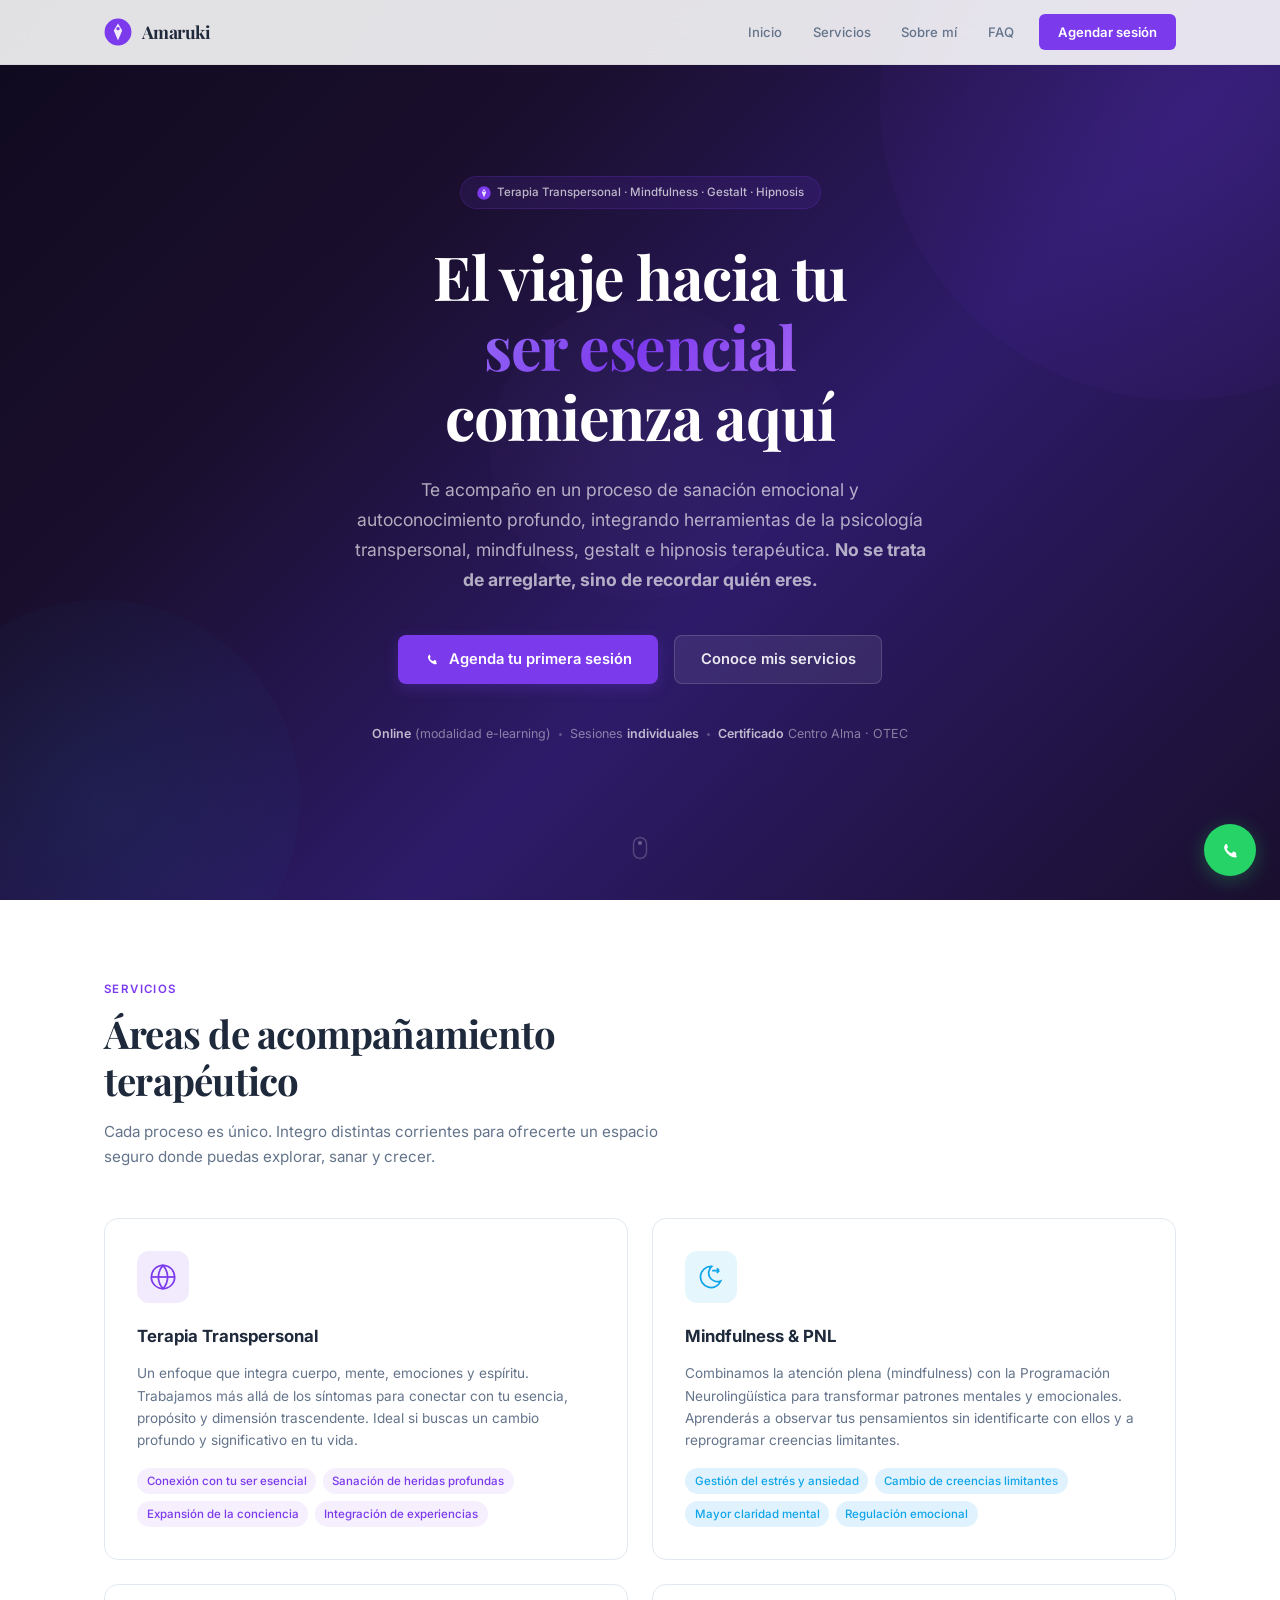
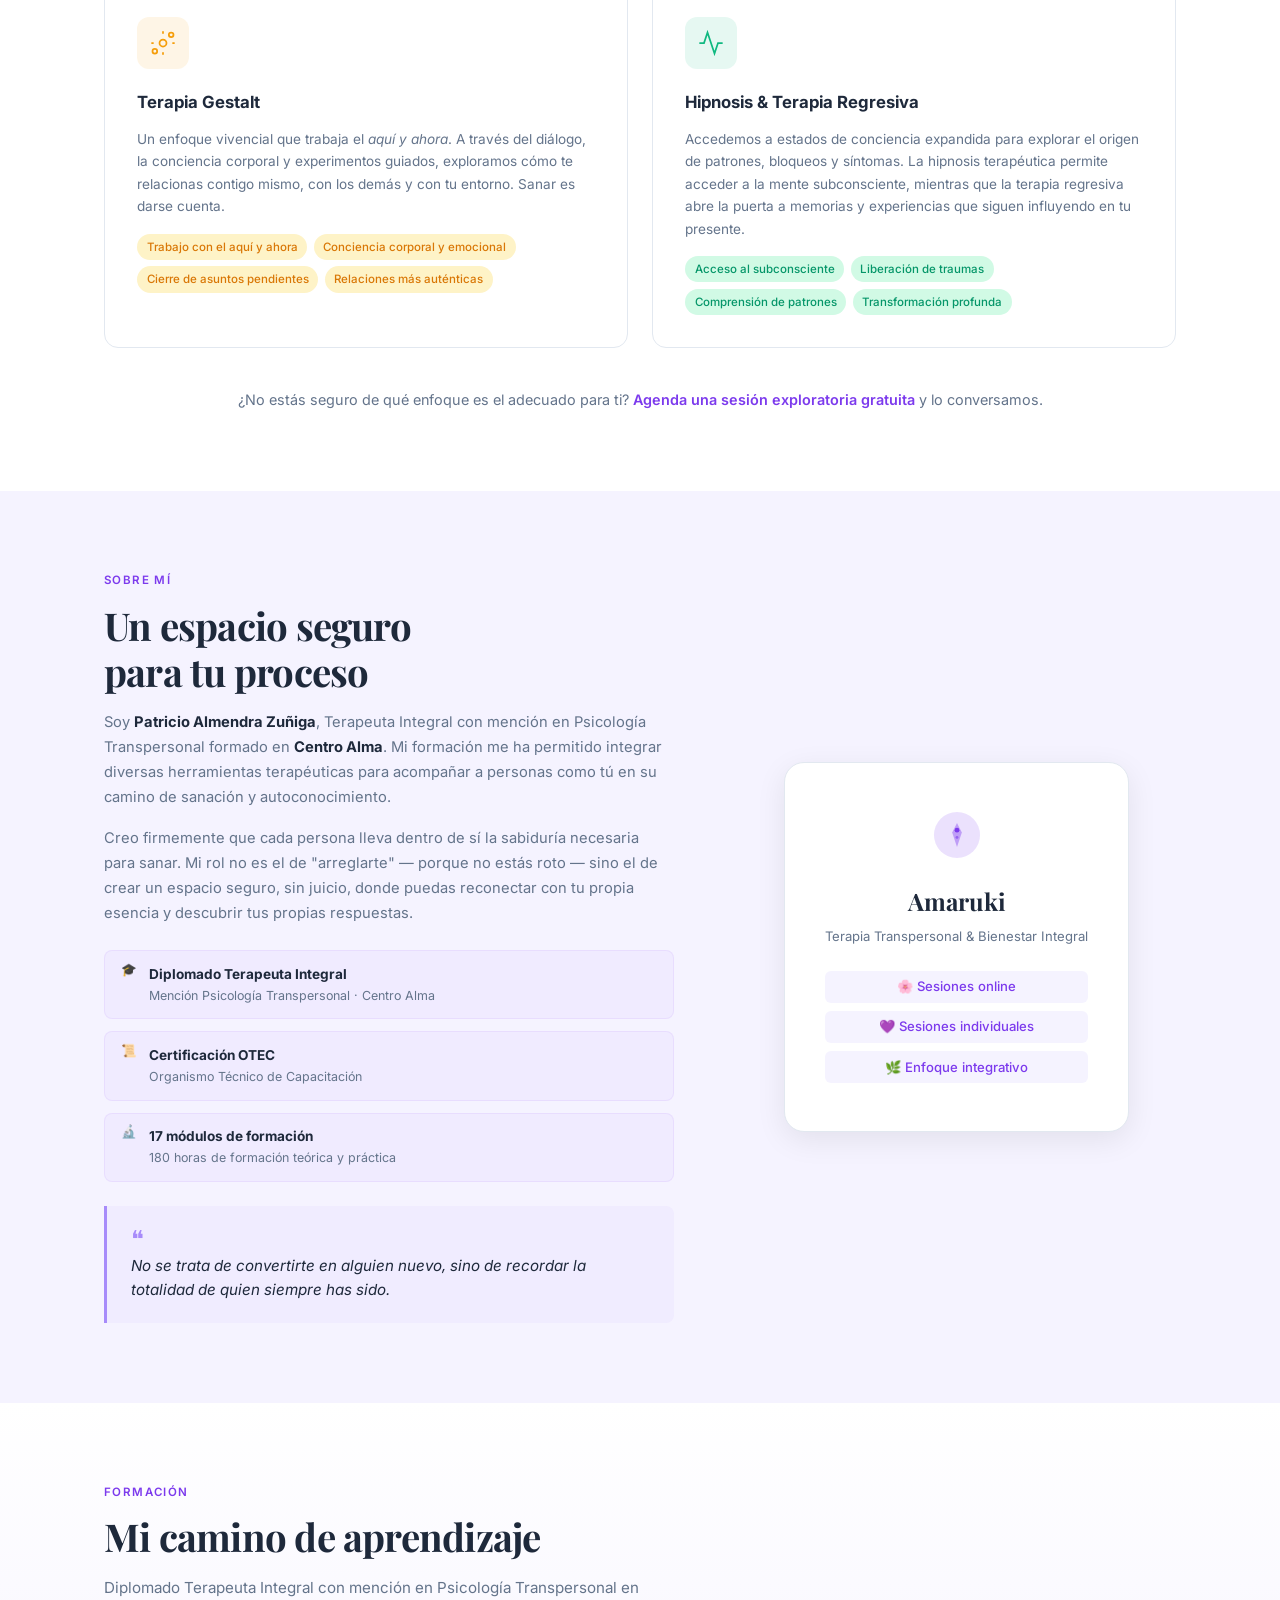
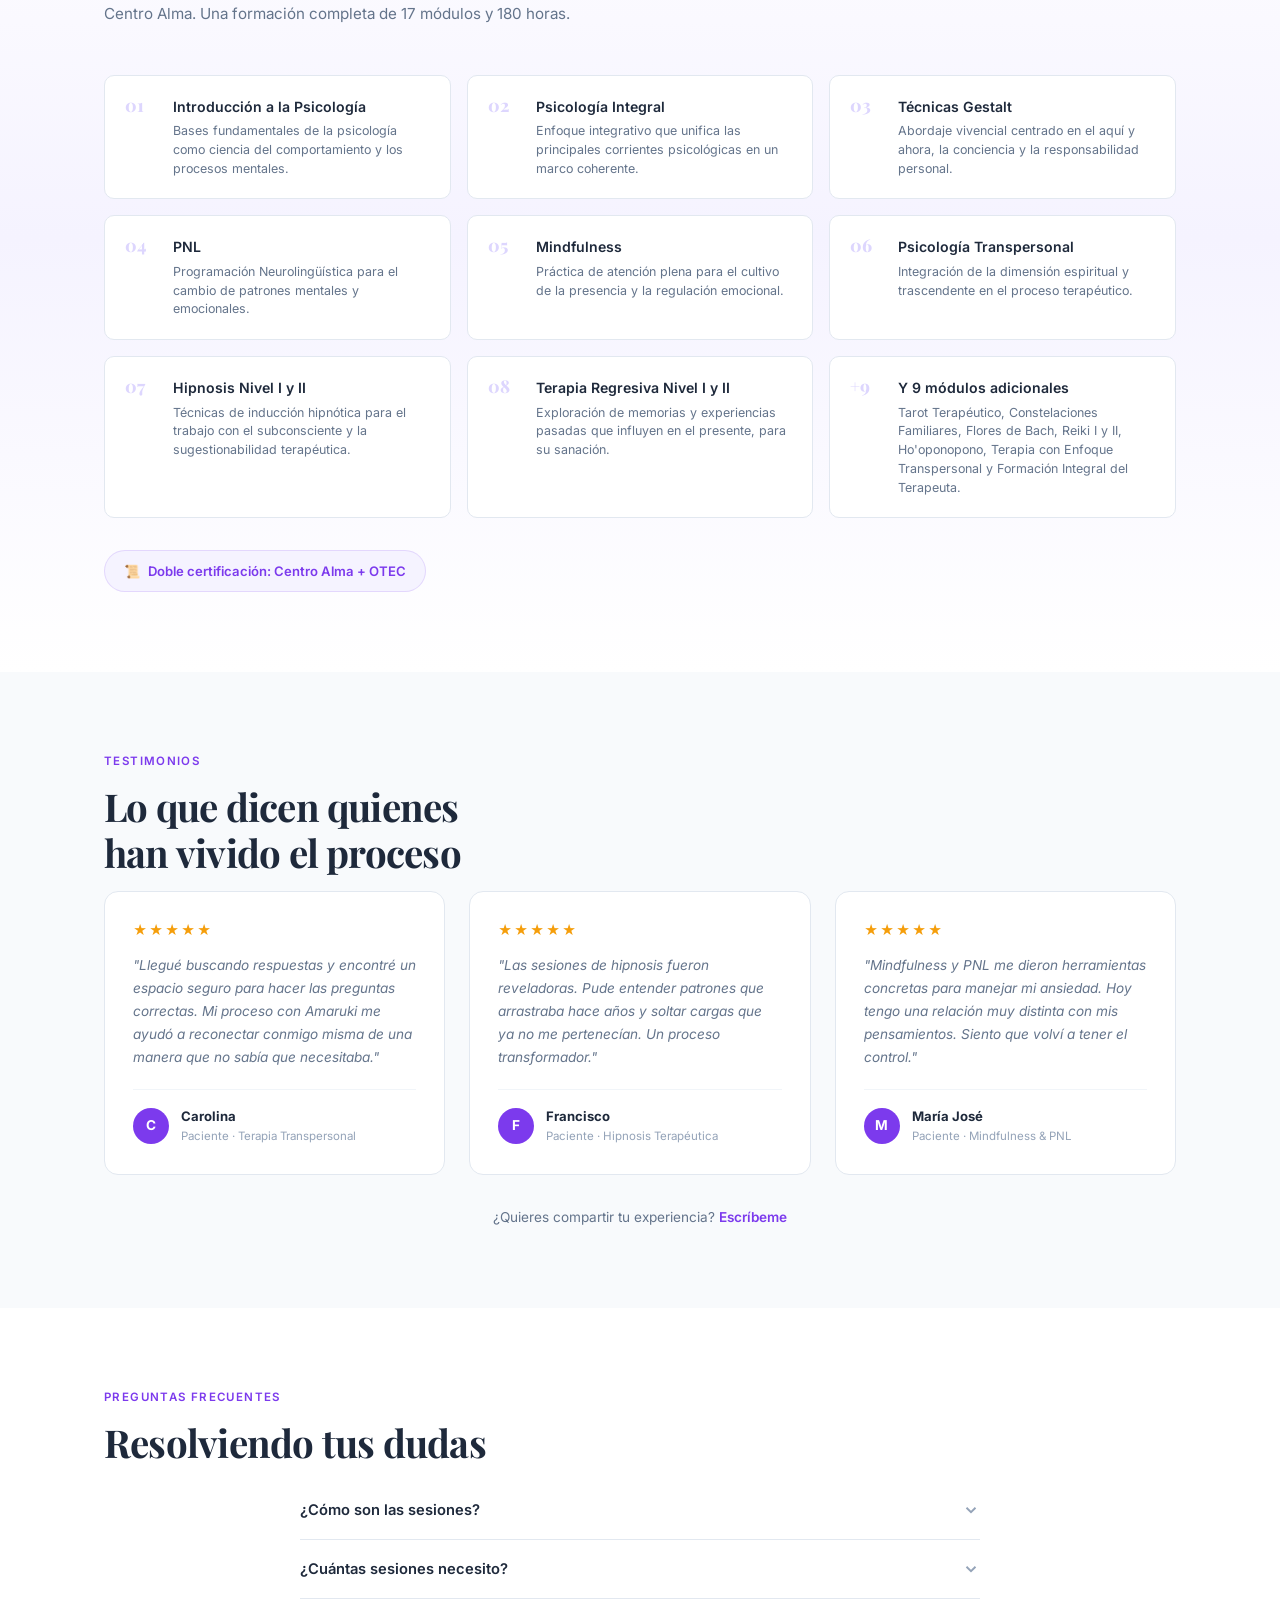
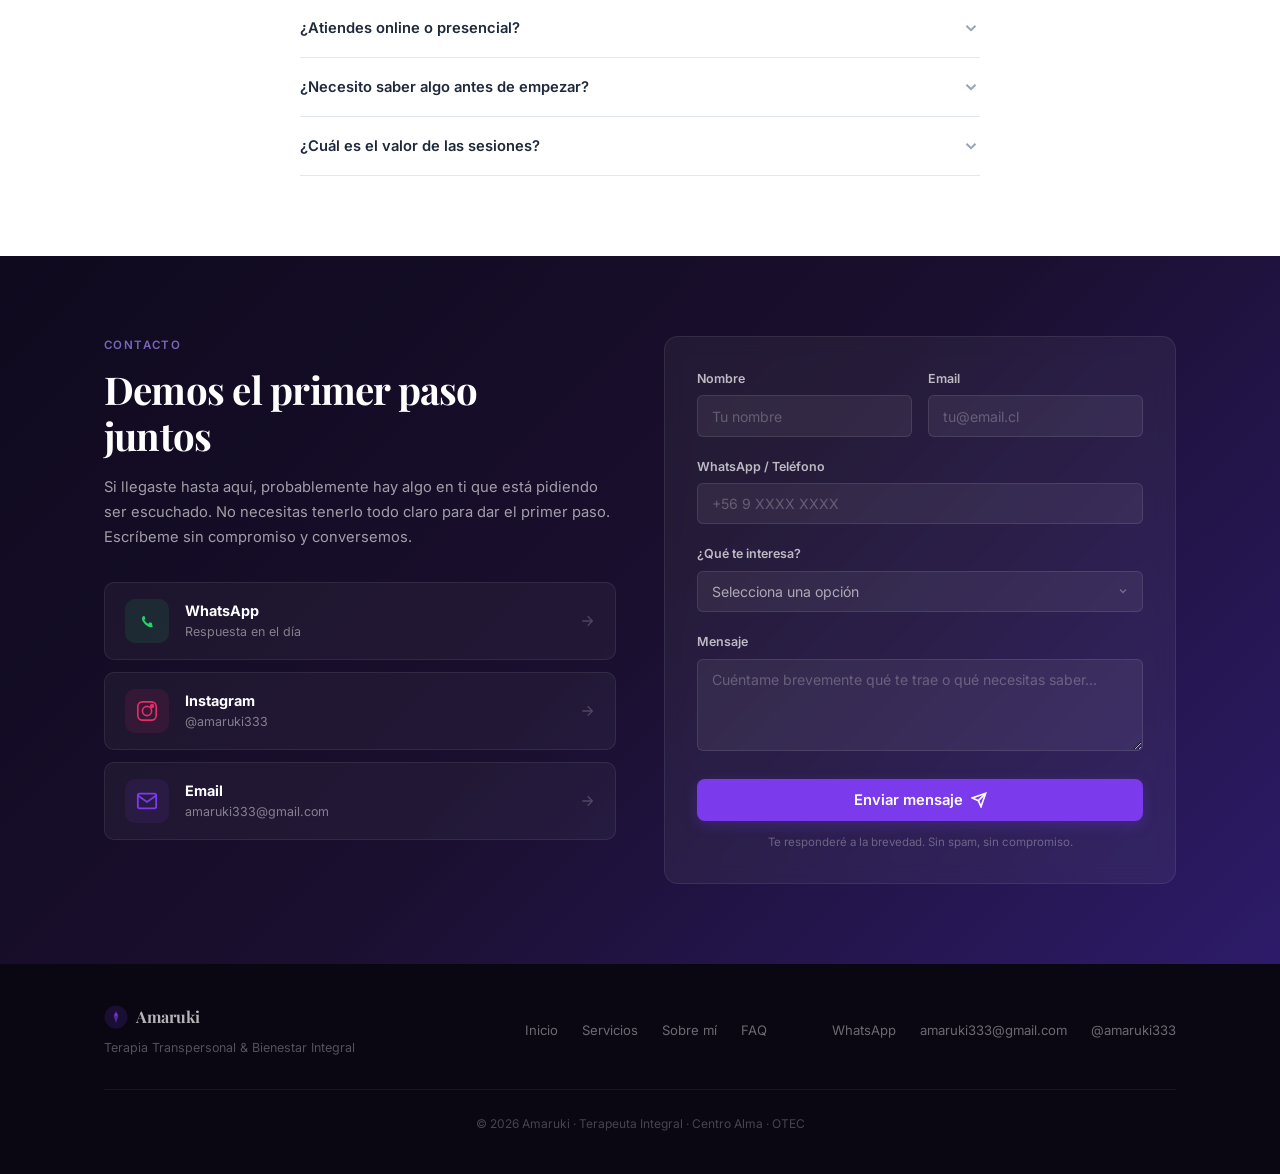
==== index.html @ 9373c68a "🚀 Landing page Amaruki — Terapia Transpersonal & Bienestar Integral" ====
<!DOCTYPE html>
<html lang="es">
<head>
  <meta charset="UTF-8" />
  <meta name="viewport" content="width=device-width, initial-scale=1.0" />
  <title>Amaruki — Terapia Transpersonal & Bienestar Integral</title>
  <meta name="description" content="Amaruki: Terapia Transpersonal, Mindfulness, Gestalt e Hipnosis Terapéutica. Acompaño tu proceso de sanación emocional y autoconocimiento." />
  <meta property="og:title" content="Amaruki — Terapia Transpersonal & Bienestar Integral" />
  <meta property="og:description" content="Acompaño tu proceso de sanación emocional a través de Terapia Transpersonal, Mindfulness, Gestalt e Hipnosis Terapéutica." />
  <meta property="og:type" content="website" />
  <meta property="og:url" content="https://amaruki.cl" />
  <link rel="icon" type="image/svg+xml" href="data:image/svg+xml,%3Csvg xmlns='http://www.w3.org/2000/svg' viewBox='0 0 100 100'%3E%3Ccircle cx='50' cy='50' r='48' fill='%237C3AED'/%3E%3Cpath d='M50 20 L65 45 L50 80 L35 45 Z' fill='%23fff' opacity='0.9'/%3E%3Ccircle cx='50' cy='38' r='6' fill='%237C3AED'/%3E%3C/svg%3E" />
  <link rel="preconnect" href="https://fonts.googleapis.com" />
  <link rel="preconnect" href="https://fonts.gstatic.com" crossorigin />
  <link href="https://fonts.googleapis.com/css2?family=Inter:wght@300;400;500;600;700;800;900&family=Playfair+Display:ital,wght@0,500;0,600;0,700;1,500&display=swap" rel="stylesheet" />
  <link rel="stylesheet" href="styles.css" />
</head>
<body>

  <!-- ═══ NAV ═══ -->
  <nav class="nav" id="nav">
    <div class="nav-inner">
      <a href="#" class="nav-brand">
        <svg class="nav-logo" width="28" height="28" viewBox="0 0 100 100" fill="none" xmlns="http://www.w3.org/2000/svg">
          <circle cx="50" cy="50" r="48" fill="#7C3AED"/>
          <path d="M50 20 L65 45 L50 80 L35 45 Z" fill="white" opacity="0.9"/>
          <circle cx="50" cy="38" r="6" fill="#7C3AED"/>
        </svg>
        <span class="nav-name">Amaruki</span>
      </a>
      <div class="nav-links" id="navLinks">
        <a href="#inicio" class="nav-link">Inicio</a>
        <a href="#servicios" class="nav-link">Servicios</a>
        <a href="#sobre-mi" class="nav-link">Sobre mí</a>
        <a href="#faq" class="nav-link">FAQ</a>
        <a href="#contacto" class="nav-cta">Agendar sesión</a>
      </div>
      <button class="nav-toggle" id="navToggle" aria-label="Menú">
        <span></span><span></span><span></span>
      </button>
    </div>
  </nav>

  <!-- ═══ HERO ═══ -->
  <header class="hero" id="inicio">
    <div class="hero-bg">
      <div class="hero-shape hero-shape-1"></div>
      <div class="hero-shape hero-shape-2"></div>
      <div class="hero-shape hero-shape-3"></div>
    </div>
    <div class="hero-content">
      <div class="hero-badge">
        <svg width="14" height="14" viewBox="0 0 100 100" fill="none" style="vertical-align:middle;margin-right:6px">
          <circle cx="50" cy="50" r="48" fill="#7C3AED"/>
          <path d="M50 20 L65 45 L50 80 L35 45 Z" fill="white" opacity="0.9"/>
          <circle cx="50" cy="38" r="6" fill="#7C3AED"/>
        </svg>
        Terapia Transpersonal · Mindfulness · Gestalt · Hipnosis
      </div>
      <h1 class="hero-title">
        <span class="hero-line">El viaje hacia tu</span>
        <span class="hero-line hero-accent">ser esencial</span>
        <span class="hero-line">comienza aquí</span>
      </h1>
      <p class="hero-desc">
        Te acompaño en un proceso de sanación emocional y autoconocimiento 
        profundo, integrando herramientas de la psicología transpersonal, 
        mindfulness, gestalt e hipnosis terapéutica. 
        <strong>No se trata de arreglarte, sino de recordar quién eres.</strong>
      </p>
      <div class="hero-actions">
        <a href="https://wa.me/56972347776" class="btn btn-primary" target="_blank" rel="noopener">
          <svg width="18" height="18" viewBox="0 0 24 24" fill="currentColor"><path d="M17.472 14.382c-.297-.149-1.758-.867-2.03-.967-.273-.099-.471-.148-.67.15-.197.297-.767.966-.94 1.164-.173.199-.347.223-.644.075-.297-.15-1.255-.463-2.39-1.475-.883-.788-1.48-1.761-1.653-2.059-.173-.297-.018-.458.13-.606.134-.134.298-.347.446-.562.149-.215.223-.4.298-.648.075-.248.024-.467-.025-.62-.05-.155-.51-1.406-.694-1.92-.186-.514-.372-.49-.533-.49-.148 0-.315 0-.481.032-.148.03-.412.186-.537.495-.148.32-1.167 1.14-1.167 2.78 0 1.64 1.194 3.223 1.362 3.445.168.222 2.348 3.587 5.69 5.028 1.233.534 2.193.66 2.954.715.34.025.648-.027.874-.08.277-.064.66-.265.803-.493.14-.222.11-.423.07-.58-.04-.156-.204-.228-.415-.33z"/></svg>
          Agenda tu primera sesión
        </a>
        <a href="#servicios" class="btn btn-ghost">Conoce mis servicios</a>
      </div>
      <div class="hero-meta">
        <div class="hero-meta-item">
          <strong>Online</strong> (modalidad e-learning)
        </div>
        <div class="hero-meta-dot"></div>
        <div class="hero-meta-item">
          Sesiones <strong>individuales</strong>
        </div>
        <div class="hero-meta-dot"></div>
        <div class="hero-meta-item">
          <strong>Certificado</strong> Centro Alma · OTEC
        </div>
      </div>
    </div>
    <div class="hero-scroll">
      <svg width="16" height="24" viewBox="0 0 16 24" fill="none" stroke="currentColor" stroke-width="1.5">
        <rect x="1.5" y="1.5" width="13" height="21" rx="6.5"/>
        <circle cx="8" cy="7" r="1.5" fill="currentColor"/>
      </svg>
    </div>
  </header>

  <!-- ═══ SERVICIOS ═══ -->
  <section class="section" id="servicios">
    <div class="container">
      <div class="section-label">Servicios</div>
      <h2 class="section-title">Áreas de acompañamiento<br/>terapéutico</h2>
      <p class="section-desc">
        Cada proceso es único. Integro distintas corrientes para ofrecerte 
        un espacio seguro donde puedas explorar, sanar y crecer.
      </p>

      <div class="servicios-grid" data-aos-stagger>
        <!-- Terapia Transpersonal -->
        <div class="servicio-card" data-aos>
          <div class="servicio-icon-wrapper">
            <div class="servicio-icon" style="background:rgba(124,58,237,0.1);color:#7C3AED">
              <svg width="28" height="28" viewBox="0 0 24 24" fill="none" stroke="currentColor" stroke-width="1.5">
                <circle cx="12" cy="12" r="10"/>
                <path d="M12 2a15.3 15.3 0 014 10 15.3 15.3 0 01-4 10 15.3 15.3 0 01-4-10A15.3 15.3 0 0112 2z"/>
                <path d="M2 12h20"/>
              </svg>
            </div>
          </div>
          <h3 class="servicio-titulo">Terapia Transpersonal</h3>
          <p class="servicio-desc">
            Un enfoque que integra cuerpo, mente, emociones y espíritu. 
            Trabajamos más allá de los síntomas para conectar con tu 
            esencia, propósito y dimensión trascendente. Ideal si buscas 
            un cambio profundo y significativo en tu vida.
          </p>
          <ul class="servicio-beneficios">
            <li>Conexión con tu ser esencial</li>
            <li>Sanación de heridas profundas</li>
            <li>Expansión de la conciencia</li>
            <li>Integración de experiencias</li>
          </ul>
        </div>

        <!-- Mindfulness & PNL -->
        <div class="servicio-card" data-aos>
          <div class="servicio-icon-wrapper">
            <div class="servicio-icon" style="background:rgba(14,165,233,0.1);color:#0EA5E9">
              <svg width="28" height="28" viewBox="0 0 24 24" fill="none" stroke="currentColor" stroke-width="1.5">
                <path d="M12 3c.132 0 .263 0 .393 0a7.5 7.5 0 007.92 12.446A9 9 0 1112 2.992z"/>
                <path d="M17 4.5l2 2m0 0l-2 2m2-2h-6"/>
              </svg>
            </div>
          </div>
          <h3 class="servicio-titulo">Mindfulness &amp; PNL</h3>
          <p class="servicio-desc">
            Combinamos la atención plena (mindfulness) con la 
            Programación Neurolingüística para transformar patrones 
            mentales y emocionales. Aprenderás a observar tus pensamientos 
            sin identificarte con ellos y a reprogramar creencias limitantes.
          </p>
          <ul class="servicio-beneficios">
            <li>Gestión del estrés y ansiedad</li>
            <li>Cambio de creencias limitantes</li>
            <li>Mayor claridad mental</li>
            <li>Regulación emocional</li>
          </ul>
        </div>

        <!-- Gestalt -->
        <div class="servicio-card" data-aos>
          <div class="servicio-icon-wrapper">
            <div class="servicio-icon" style="background:rgba(245,158,11,0.1);color:#F59E0B">
              <svg width="28" height="28" viewBox="0 0 24 24" fill="none" stroke="currentColor" stroke-width="1.5">
                <circle cx="12" cy="12" r="3"/>
                <circle cx="19" cy="5" r="2"/>
                <circle cx="5" cy="19" r="2"/>
                <path d="M12 2v2m0 16v2m-8-10H2m20 0h-2"/>
              </svg>
            </div>
          </div>
          <h3 class="servicio-titulo">Terapia Gestalt</h3>
          <p class="servicio-desc">
            Un enfoque vivencial que trabaja el <em>aquí y ahora</em>. 
            A través del diálogo, la conciencia corporal y experimentos 
            guiados, exploramos cómo te relacionas contigo mismo, con 
            los demás y con tu entorno. Sanar es darse cuenta.
          </p>
          <ul class="servicio-beneficios">
            <li>Trabajo con el aquí y ahora</li>
            <li>Conciencia corporal y emocional</li>
            <li>Cierre de asuntos pendientes</li>
            <li>Relaciones más auténticas</li>
          </ul>
        </div>

        <!-- Hipnosis y Terapia Regresiva -->
        <div class="servicio-card" data-aos>
          <div class="servicio-icon-wrapper">
            <div class="servicio-icon" style="background:rgba(16,185,129,0.1);color:#10B981">
              <svg width="28" height="28" viewBox="0 0 24 24" fill="none" stroke="currentColor" stroke-width="1.5">
                <path d="M22 12h-4l-3 9L9 3l-3 9H2"/>
              </svg>
            </div>
          </div>
          <h3 class="servicio-titulo">Hipnosis &amp; Terapia Regresiva</h3>
          <p class="servicio-desc">
            Accedemos a estados de conciencia expandida para explorar 
            el origen de patrones, bloqueos y síntomas. La hipnosis 
            terapéutica permite acceder a la mente subconsciente, 
            mientras que la terapia regresiva abre la puerta a 
            memorias y experiencias que siguen influyendo en tu presente.
          </p>
          <ul class="servicio-beneficios">
            <li>Acceso al subconsciente</li>
            <li>Liberación de traumas</li>
            <li>Comprensión de patrones</li>
            <li>Transformación profunda</li>
          </ul>
        </div>
      </div>

      <div class="servicios-nota">
        <p>¿No estás seguro de qué enfoque es el adecuado para ti? 
        <a href="#contacto">Agenda una sesión exploratoria gratuita</a> y lo conversamos.</p>
      </div>
    </div>
  </section>

  <!-- ═══ SOBRE MÍ ═══ -->
  <section class="section section-alt" id="sobre-mi">
    <div class="container">
      <div class="sobre-grid">
        <div class="sobre-info" data-aos>
          <div class="section-label">Sobre mí</div>
          <h2 class="section-title">Un espacio seguro<br/>para tu proceso</h2>
          <div class="sobre-texto">
            <p>
              Soy <strong>Patricio Almendra Zuñiga</strong>, Terapeuta Integral con mención en 
              Psicología Transpersonal formado en <strong>Centro Alma</strong>. 
              Mi formación me ha permitido integrar diversas herramientas terapéuticas para 
              acompañar a personas como tú en su camino de sanación y autoconocimiento.
            </p>
            <p>
              Creo firmemente que cada persona lleva dentro de sí la sabiduría 
              necesaria para sanar. Mi rol no es el de "arreglarte" — porque no 
              estás roto — sino el de crear un espacio seguro, sin juicio, donde 
              puedas reconectar con tu propia esencia y descubrir tus propias respuestas.
            </p>
          </div>

          <div class="sobre-credenciales">
            <div class="sobre-credencial">
              <span class="sobre-credencial-icon">🎓</span>
              <div>
                <strong>Diplomado Terapeuta Integral</strong>
                <span>Mención Psicología Transpersonal · Centro Alma</span>
              </div>
            </div>
            <div class="sobre-credencial">
              <span class="sobre-credencial-icon">📜</span>
              <div>
                <strong>Certificación OTEC</strong>
                <span>Organismo Técnico de Capacitación</span>
              </div>
            </div>
            <div class="sobre-credencial">
              <span class="sobre-credencial-icon">🔬</span>
              <div>
                <strong>17 módulos de formación</strong>
                <span>180 horas de formación teórica y práctica</span>
              </div>
            </div>
          </div>

          <blockquote class="sobre-frase">
            <div class="sobre-frase-icon">❝</div>
            <p>No se trata de convertirte en alguien nuevo, sino de recordar 
            la totalidad de quien siempre has sido.</p>
          </blockquote>
        </div>

        <div class="sobre-visual" data-aos>
          <div class="sobre-card-glow">
            <div class="sobre-card">
              <div class="sobre-card-icon">
                <svg width="48" height="48" viewBox="0 0 100 100" fill="none">
                  <circle cx="50" cy="50" r="48" fill="#7C3AED" opacity="0.15"/>
                  <path d="M50 25 L60 45 L50 75 L40 45 Z" fill="#7C3AED" opacity="0.4"/>
                  <circle cx="50" cy="40" r="5" fill="#7C3AED"/>
                  <circle cx="50" cy="55" r="3" fill="#7C3AED" opacity="0.6"/>
                </svg>
              </div>
              <h3>Amaruki</h3>
              <p>Terapia Transpersonal &amp; Bienestar Integral</p>
              <div class="sobre-card-detalles">
                <span>🌸 Sesiones online</span>
                <span>💜 Sesiones individuales</span>
                <span>🌿 Enfoque integrativo</span>
              </div>
            </div>
          </div>
        </div>
      </div>
    </div>
  </section>

  <!-- ═══ FORMACIÓN ═══ -->
  <section class="section section-formacion">
    <div class="container">
      <div class="section-label">Formación</div>
      <h2 class="section-title">Mi camino de aprendizaje</h2>
      <p class="section-desc">
        Diplomado Terapeuta Integral con mención en Psicología Transpersonal 
        en Centro Alma. Una formación completa de 17 módulos y 180 horas.
      </p>

      <div class="formacion-grid" data-aos-stagger>
        <div class="formacion-item" data-aos>
          <div class="formacion-num">01</div>
          <div class="formacion-contenido">
            <h4>Introducción a la Psicología</h4>
            <p>Bases fundamentales de la psicología como ciencia del comportamiento y los procesos mentales.</p>
          </div>
        </div>
        <div class="formacion-item" data-aos>
          <div class="formacion-num">02</div>
          <div class="formacion-contenido">
            <h4>Psicología Integral</h4>
            <p>Enfoque integrativo que unifica las principales corrientes psicológicas en un marco coherente.</p>
          </div>
        </div>
        <div class="formacion-item" data-aos>
          <div class="formacion-num">03</div>
          <div class="formacion-contenido">
            <h4>Técnicas Gestalt</h4>
            <p>Abordaje vivencial centrado en el aquí y ahora, la conciencia y la responsabilidad personal.</p>
          </div>
        </div>
        <div class="formacion-item" data-aos>
          <div class="formacion-num">04</div>
          <div class="formacion-contenido">
            <h4>PNL</h4>
            <p>Programación Neurolingüística para el cambio de patrones mentales y emocionales.</p>
          </div>
        </div>
        <div class="formacion-item" data-aos>
          <div class="formacion-num">05</div>
          <div class="formacion-contenido">
            <h4>Mindfulness</h4>
            <p>Práctica de atención plena para el cultivo de la presencia y la regulación emocional.</p>
          </div>
        </div>
        <div class="formacion-item" data-aos>
          <div class="formacion-num">06</div>
          <div class="formacion-contenido">
            <h4>Psicología Transpersonal</h4>
            <p>Integración de la dimensión espiritual y trascendente en el proceso terapéutico.</p>
          </div>
        </div>
        <div class="formacion-item" data-aos>
          <div class="formacion-num">07</div>
          <div class="formacion-contenido">
            <h4>Hipnosis Nivel I y II</h4>
            <p>Técnicas de inducción hipnótica para el trabajo con el subconsciente y la sugestionabilidad terapéutica.</p>
          </div>
        </div>
        <div class="formacion-item" data-aos>
          <div class="formacion-num">08</div>
          <div class="formacion-contenido">
            <h4>Terapia Regresiva Nivel I y II</h4>
            <p>Exploración de memorias y experiencias pasadas que influyen en el presente, para su sanación.</p>
          </div>
        </div>
        <div class="formacion-item" data-aos>
          <div class="formacion-num">+9</div>
          <div class="formacion-contenido">
            <h4>Y 9 módulos adicionales</h4>
            <p>Tarot Terapéutico, Constelaciones Familiares, Flores de Bach, Reiki I y II, Ho'oponopono, Terapia con Enfoque Transpersonal y Formación Integral del Terapeuta.</p>
          </div>
        </div>
      </div>

      <div class="formacion-badge">
        <span class="formacion-badge-icon">📜</span>
        Doble certificación: Centro Alma + OTEC
      </div>
    </div>
  </section>

  <!-- ═══ TESTIMONIOS (placeholder) ═══ -->
  <section class="section section-gray" id="testimonios">
    <div class="container">
      <div class="section-label">Testimonios</div>
      <h2 class="section-title">Lo que dicen quienes<br/>han vivido el proceso</h2>
      <div class="testimonios-grid" data-aos-stagger>
        <div class="testimonio-card" data-aos>
          <div class="testimonio-estrellas">★★★★★</div>
          <p class="testimonio-texto">
            "Llegué buscando respuestas y encontré un espacio seguro para 
            hacer las preguntas correctas. Mi proceso con Amaruki me ayudó 
            a reconectar conmigo misma de una manera que no sabía que necesitaba."
          </p>
          <div class="testimonio-autor">
            <div class="testimonio-avatar">C</div>
            <div>
              <strong>Carolina</strong>
              <span>Paciente · Terapia Transpersonal</span>
            </div>
          </div>
        </div>
        <div class="testimonio-card" data-aos>
          <div class="testimonio-estrellas">★★★★★</div>
          <p class="testimonio-texto">
            "Las sesiones de hipnosis fueron reveladoras. Pude entender 
            patrones que arrastraba hace años y soltar cargas que ya no 
            me pertenecían. Un proceso transformador."
          </p>
          <div class="testimonio-autor">
            <div class="testimonio-avatar">F</div>
            <div>
              <strong>Francisco</strong>
              <span>Paciente · Hipnosis Terapéutica</span>
            </div>
          </div>
        </div>
        <div class="testimonio-card" data-aos>
          <div class="testimonio-estrellas">★★★★★</div>
          <p class="testimonio-texto">
            "Mindfulness y PNL me dieron herramientas concretas para 
            manejar mi ansiedad. Hoy tengo una relación muy distinta 
            con mis pensamientos. Siento que volví a tener el control."
          </p>
          <div class="testimonio-autor">
            <div class="testimonio-avatar">M</div>
            <div>
              <strong>María José</strong>
              <span>Paciente · Mindfulness & PNL</span>
            </div>
          </div>
        </div>
      </div>
      <p class="testimonios-footer">
        ¿Quieres compartir tu experiencia? <a href="#contacto">Escríbeme</a>
      </p>
    </div>
  </section>

  <!-- ═══ FAQ ═══ -->
  <section class="section" id="faq">
    <div class="container">
      <div class="section-label">Preguntas frecuentes</div>
      <h2 class="section-title">Resolviendo tus dudas</h2>
      <div class="faq-list" data-aos-stagger>
        <div class="faq-item" data-aos>
          <button class="faq-q">
            <span>¿Cómo son las sesiones?</span>
            <svg class="faq-chev" width="18" height="18" viewBox="0 0 24 24" fill="none" stroke="currentColor" stroke-width="2.5"><polyline points="6 9 12 15 18 9"/></svg>
          </button>
          <div class="faq-a">
            <p>Cada sesión tiene una duración de 60 a 90 minutos, dependiendo del enfoque y tus necesidades. Trabajamos en un espacio de confianza y confidencialidad, ya sea online (vía Zoom) o presencial. La primera sesión es exploratoria: conversamos sobre lo que te trae, resolvemos dudas y definimos un plan de trabajo.</p>
          </div>
        </div>
        <div class="faq-item" data-aos>
          <button class="faq-q">
            <span>¿Cuántas sesiones necesito?</span>
            <svg class="faq-chev" width="18" height="18" viewBox="0 0 24 24" fill="none" stroke="currentColor" stroke-width="2.5"><polyline points="6 9 12 15 18 9"/></svg>
          </button>
          <div class="faq-a">
            <p>Depende de cada persona y de lo que quieras trabajar. Algunas personas encuentran lo que buscan en 4 a 6 sesiones, mientras que otras prefieren un acompañamiento más prolongado para procesos profundos. No hay compromiso mínimo: tú decides tu proceso.</p>
          </div>
        </div>
        <div class="faq-item" data-aos>
          <button class="faq-q">
            <span>¿Atiendes online o presencial?</span>
            <svg class="faq-chev" width="18" height="18" viewBox="0 0 24 24" fill="none" stroke="currentColor" stroke-width="2.5"><polyline points="6 9 12 15 18 9"/></svg>
          </button>
          <div class="faq-a">
            <p>Por ahora atiendo exclusivamente online vía Zoom. Las sesiones online son igual de efectivas que las presenciales y tienen la ventaja de que puedes realizarlas desde la comodidad de tu hogar. A futuro espero tener un espacio presencial en Santiago.</p>
          </div>
        </div>
        <div class="faq-item" data-aos>
          <button class="faq-q">
            <span>¿Necesito saber algo antes de empezar?</span>
            <svg class="faq-chev" width="18" height="18" viewBox="0 0 24 24" fill="none" stroke="currentColor" stroke-width="2.5"><polyline points="6 9 12 15 18 9"/></svg>
          </button>
          <div class="faq-a">
            <p>Solo necesitas tener la disposición de mirar hacia adentro. No importa si nunca has hecho terapia antes, si estás confundido o si no sabes exactamente qué necesitas. Eso lo descubriremos juntos. Todo lo que conversamos es estrictamente confidencial.</p>
          </div>
        </div>
        <div class="faq-item" data-aos>
          <button class="faq-q">
            <span>¿Cuál es el valor de las sesiones?</span>
            <svg class="faq-chev" width="18" height="18" viewBox="0 0 24 24" fill="none" stroke="currentColor" stroke-width="2.5"><polyline points="6 9 12 15 18 9"/></svg>
          </button>
          <div class="faq-a">
            <p>La primera sesión exploratoria es gratuita y sin compromiso. Los valores de las sesiones regulares los conversamos directamente, ya que dependen de la modalidad y del tipo de acompañamiento que busques. Escríbeme y te cuento sin compromiso.</p>
          </div>
        </div>
      </div>
    </div>
  </section>

  <!-- ═══ CONTACTO ═══ -->
  <section class="section section-contacto" id="contacto">
    <div class="container">
      <div class="contacto-grid">
        <div class="contacto-info" data-aos>
          <div class="section-label">Contacto</div>
          <h2 class="section-title">Demos el primer paso<br/>juntos</h2>
          <p class="contacto-desc">
            Si llegaste hasta aquí, probablemente hay algo en ti que está 
            pidiendo ser escuchado. No necesitas tenerlo todo claro para 
            dar el primer paso. Escríbeme sin compromiso y conversemos.
          </p>

          <div class="contacto-metodos">
            <a href="https://wa.me/56972347776" class="contacto-metodo" target="_blank" rel="noopener">
              <div class="contacto-metodo-icon" style="background:rgba(37,211,102,0.1);color:#25D366">
                <svg width="22" height="22" viewBox="0 0 24 24" fill="currentColor"><path d="M17.472 14.382c-.297-.149-1.758-.867-2.03-.967-.273-.099-.471-.148-.67.15-.197.297-.767.966-.94 1.164-.173.199-.347.223-.644.075-.297-.15-1.255-.463-2.39-1.475-.883-.788-1.48-1.761-1.653-2.059-.173-.297-.018-.458.13-.606.134-.134.298-.347.446-.562.149-.215.223-.4.298-.648.075-.248.024-.467-.025-.62-.05-.155-.51-1.406-.694-1.92-.186-.514-.372-.49-.533-.49-.148 0-.315 0-.481.032-.148.03-.412.186-.537.495-.148.32-1.167 1.14-1.167 2.78 0 1.64 1.194 3.223 1.362 3.445.168.222 2.348 3.587 5.69 5.028 1.233.534 2.193.66 2.954.715.34.025.648-.027.874-.08.277-.064.66-.265.803-.493.14-.222.11-.423.07-.58-.04-.156-.204-.228-.415-.33z"/></svg>
              </div>
              <div>
                <strong>WhatsApp</strong>
                <span>Respuesta en el día</span>
              </div>
              <svg class="contacto-arrow" width="16" height="16" viewBox="0 0 24 24" fill="none" stroke="currentColor" stroke-width="2"><path d="M5 12h14M13 5l7 7-7 7"/></svg>
            </a>
            <a href="https://instagram.com/amaruki333" class="contacto-metodo" target="_blank" rel="noopener">
              <div class="contacto-metodo-icon" style="background:rgba(228,45,105,0.1);color:#E42D69">
                <svg width="22" height="22" viewBox="0 0 24 24" fill="none" stroke="currentColor" stroke-width="1.8"><rect x="2" y="2" width="20" height="20" rx="5"/><circle cx="12" cy="12" r="5"/><circle cx="17.5" cy="6.5" r="1.5" fill="currentColor"/></svg>
              </div>
              <div>
                <strong>Instagram</strong>
                <span>@amaruki333</span>
              </div>
              <svg class="contacto-arrow" width="16" height="16" viewBox="0 0 24 24" fill="none" stroke="currentColor" stroke-width="2"><path d="M5 12h14M13 5l7 7-7 7"/></svg>
            </a>
            <a href="mailto:amaruki333@gmail.com" class="contacto-metodo">
              <div class="contacto-metodo-icon" style="background:rgba(124,58,237,0.1);color:#7C3AED">
                <svg width="22" height="22" viewBox="0 0 24 24" fill="none" stroke="currentColor" stroke-width="2"><path d="M4 4h16c1.1 0 2 .9 2 2v12c0 1.1-.9 2-2 2H4c-1.1 0-2-.9-2-2V6c0-1.1.9-2 2-2z"/><polyline points="22,6 12,13 2,6"/></svg>
              </div>
              <div>
                <strong>Email</strong>
                <span>amaruki333@gmail.com</span>
              </div>
              <svg class="contacto-arrow" width="16" height="16" viewBox="0 0 24 24" fill="none" stroke="currentColor" stroke-width="2"><path d="M5 12h14M13 5l7 7-7 7"/></svg>
            </a>
          </div>
        </div>

        <div class="contacto-form-wrapper" data-aos>
          <!-- ═══ FORMSPREE — Formulario funcional ═══
            🔧 Para activarlo:
            1. Ve a https://formspree.io/ y crea una cuenta gratis con amaruki333@gmail.com
            2. Crea un nuevo formulario y copia el FORM_ID que te den (ej: xyzabcde)
            3. Reemplaza 'TU_FORM_ID' abajo con ese ID
            4. ¡Listo! Los mensajes te llegarán a tu correo
          -->
          <form class="contacto-form" id="contactForm" action="https://formspree.io/f/TU_FORM_ID" method="POST">
            <div class="form-row">
              <div class="form-group">
                <label for="formName">Nombre</label>
                <input type="text" id="formName" name="name" required placeholder="Tu nombre" />
              </div>
              <div class="form-group">
                <label for="formEmail">Email</label>
                <input type="email" id="formEmail" name="_replyto" required placeholder="tu@email.cl" />
              </div>
            </div>
            <div class="form-group">
              <label for="formPhone">WhatsApp / Teléfono</label>
              <input type="tel" id="formPhone" name="phone" placeholder="+56 9 XXXX XXXX" />
            </div>
            <div class="form-group">
              <label for="formInterest">¿Qué te interesa?</label>
              <select id="formInterest" name="interest">
                <option value="">Selecciona una opción</option>
                <option value="transpersonal">Terapia Transpersonal</option>
                <option value="mindfulness">Mindfulness & PNL</option>
                <option value="gestalt">Terapia Gestalt</option>
                <option value="hipnosis">Hipnosis & Terapia Regresiva</option>
                <option value="no-seguro">No estoy seguro / Quiero orientación</option>
                <option value="otro">Otro</option>
              </select>
            </div>
            <div class="form-group">
              <label for="formMessage">Mensaje</label>
              <textarea id="formMessage" name="message" rows="4" placeholder="Cuéntame brevemente qué te trae o qué necesitas saber..."></textarea>
            </div>
            <!-- Honeypot anti-spam (los bots lo llenan, los humanos no) -->
            <input type="text" name="_gotcha" style="display:none" />
            <!-- Asunto personalizado para identificar el mensaje -->
            <input type="hidden" name="_subject" value="Nuevo contacto desde Amaruki.cl" />
            <button type="submit" class="btn btn-primary btn-full" id="formSubmitBtn">
              Enviar mensaje
              <svg width="16" height="16" viewBox="0 0 24 24" fill="none" stroke="currentColor" stroke-width="2.5"><path d="M22 2L11 13"/><path d="M22 2L15 22L11 13L2 9L22 2Z"/></svg>
            </button>
            <p class="form-nota" id="formNota">Te responderé a la brevedad. Sin spam, sin compromiso.</p>
            <div class="form-error" id="formError" style="display:none"></div>
          </form>
          <div class="form-exito" id="formExito" style="display:none">
            <div class="form-exito-icon">✓</div>
            <h3>Mensaje enviado</h3>
            <p>Gracias por escribirme. Te responderé a la brevedad para coordinar nuestra conversación.</p>
          </div>
        </div>
      </div>
    </div>
  </section>

  <!-- ═══ FOOTER ═══ -->
  <footer class="footer">
    <div class="container">
      <div class="footer-grid">
        <div class="footer-brand">
          <svg width="24" height="24" viewBox="0 0 100 100" fill="none">
            <circle cx="50" cy="50" r="48" fill="#7C3AED" opacity="0.15"/>
            <path d="M50 25 L60 45 L50 75 L40 45 Z" fill="#7C3AED" opacity="0.6"/>
            <circle cx="50" cy="40" r="5" fill="#7C3AED"/>
          </svg>
          <span class="footer-name">Amaruki</span>
          <p class="footer-tagline">Terapia Transpersonal &amp; Bienestar Integral</p>
        </div>
        <div class="footer-links">
          <a href="#inicio">Inicio</a>
          <a href="#servicios">Servicios</a>
          <a href="#sobre-mi">Sobre mí</a>
          <a href="#faq">FAQ</a>
        </div>
        <div class="footer-contact">
          <a href="https://wa.me/56972347776" target="_blank" rel="noopener">WhatsApp</a>
          <a href="mailto:amaruki333@gmail.com">amaruki333@gmail.com</a>
          <a href="https://instagram.com/amaruki333" target="_blank" rel="noopener">@amaruki333</a>
        </div>
      </div>
      <div class="footer-bottom">
        <p>© 2026 Amaruki · Terapeuta Integral · Centro Alma · OTEC</p>
      </div>
    </div>
  </footer>

  <!-- ═══ WHATSAPP FLOATING BUTTON ═══ -->
  <a href="https://wa.me/56972347776" class="whatsapp-float" target="_blank" rel="noopener noreferrer" aria-label="Chatea por WhatsApp">
    <svg viewBox="0 0 24 24" fill="white" xmlns="http://www.w3.org/2000/svg">
      <path d="M17.472 14.382c-.297-.149-1.758-.867-2.03-.967-.273-.099-.471-.148-.67.15-.197.297-.767.966-.94 1.164-.173.199-.347.223-.644.075-.297-.15-1.255-.463-2.39-1.475-.883-.788-1.48-1.761-1.653-2.059-.173-.297-.018-.458.13-.606.134-.134.298-.347.446-.562.149-.215.223-.4.298-.648.075-.248.024-.467-.025-.62-.05-.155-.51-1.406-.694-1.92-.186-.514-.372-.49-.533-.49-.148 0-.315 0-.481.032-.148.03-.412.186-.537.495-.148.32-1.167 1.14-1.167 2.78 0 1.64 1.194 3.223 1.362 3.445.168.222 2.348 3.587 5.69 5.028 1.233.534 2.193.66 2.954.715.34.025.648-.027.874-.08.277-.064.66-.265.803-.493.14-.222.11-.423.07-.58-.04-.156-.204-.228-.415-.33z"/>
    </svg>
    <span class="whatsapp-tooltip">Escríbeme por WhatsApp</span>
  </a>

  <script src="main.js"></script>
</body>
</html>
---- styles.css ----
/* ═══════════════════════════════════════════════════════
   AMARUKI — Landing Page Terapeuta Integral
   ═══════════════════════════════════════════════════════ */

:root {
  --primary: #7C3AED;
  --primary-dark: #6D28D9;
  --primary-darker: #5B21B6;
  --primary-light: #A78BFA;
  --primary-lighter: #DDD6FE;
  --primary-bg: #F5F3FF;

  --sky: #0EA5E9;
  --sky-light: #E0F2FE;

  --amber: #F59E0B;
  --amber-light: #FEF3C7;

  --emerald: #10B981;
  --emerald-light: #D1FAE5;

  --gray-50: #F8FAFC;
  --gray-100: #F1F5F9;
  --gray-200: #E2E8F0;
  --gray-300: #CBD5E1;
  --gray-400: #94A3B8;

  --text: #1E293B;
  --text-sec: #64748B;
  --text-ter: #94A3B8;
  --text-white: #FFFFFF;

  --radius: 10px;
  --radius-lg: 14px;
  --radius-xl: 20px;

  --font: 'Inter', system-ui, -apple-system, sans-serif;
  --font-display: 'Playfair Display', Georgia, serif;

  --shadow: 0 1px 3px rgba(0,0,0,0.04);
  --shadow-md: 0 4px 16px rgba(0,0,0,0.06);
  --shadow-lg: 0 8px 30px rgba(0,0,0,0.08);
  --shadow-xl: 0 20px 60px rgba(124,58,237,0.12);
}

/* ── Reset ── */
*, *::before, *::after { box-sizing: border-box; margin: 0; padding: 0; }
html { scroll-behavior: smooth; -webkit-font-smoothing: antialiased; }
body { font-family: var(--font); background: #fff; color: var(--text); line-height: 1.6; overflow-x: hidden; }
a { text-decoration: none; color: inherit; }
button { font-family: inherit; cursor: pointer; border: none; background: none; }
::selection { background: rgba(124,58,237,0.12); color: var(--text); }
::-webkit-scrollbar { width: 5px; }
::-webkit-scrollbar-thumb { background: rgba(148,163,184,0.25); border-radius: 99px; }

.container { max-width: 1120px; margin: 0 auto; padding: 0 1.5rem; }

/* ── Animations ── */
@keyframes fadeUp { from { opacity: 0; transform: translateY(20px); } to { opacity: 1; transform: translateY(0); } }
@keyframes float {
  0%, 100% { transform: translateY(0px); }
  50% { transform: translateY(-8px); }
}
@keyframes glowPulse {
  0%, 100% { opacity: 0.3; transform: scale(1); }
  50% { opacity: 0.6; transform: scale(1.08); }
}
@keyframes fadeIn {
  from { opacity: 0; transform: translateY(12px); }
  to { opacity: 1; transform: translateY(0); }
}
@keyframes morphShape {
  0% { border-radius: 60% 40% 30% 70% / 60% 30% 70% 40%; }
  50% { border-radius: 30% 60% 70% 40% / 50% 60% 30% 60%; }
  100% { border-radius: 60% 40% 30% 70% / 60% 30% 70% 40%; }
}

[data-aos] { opacity: 0; transform: translateY(24px); transition: opacity 0.6s cubic-bezier(0.16,1,0.3,1), transform 0.6s cubic-bezier(0.16,1,0.3,1); }
[data-aos].visible { opacity: 1; transform: translateY(0); }

.stagger-enter { animation: fadeIn 0.45s cubic-bezier(0.16,1,0.3,1) both; }

/* ═══ NAV ═══ */
.nav {
  position: fixed; top: 0; left: 0; right: 0; z-index: 1000;
  background: rgba(255,255,255,0.88); backdrop-filter: blur(20px);
  border-bottom: 1px solid rgba(0,0,0,0.04);
  transition: box-shadow 0.3s, transform 0.3s, background 0.3s;
}
.nav.scrolled {
  box-shadow: 0 1px 20px rgba(0,0,0,0.05);
  background: rgba(255,255,255,0.95);
}
.nav.hidden { transform: translateY(-100%); }
.nav-inner {
  max-width: 1120px; margin: 0 auto; padding: 0 1.5rem;
  height: 64px; display: flex; align-items: center; justify-content: space-between;
}

.nav-brand { display: flex; align-items: center; gap: 10px; flex-shrink: 0; }
.nav-logo { transition: transform 0.3s; }
.nav-brand:hover .nav-logo { transform: rotate(-10deg) scale(1.05); }
.nav-name {
  font-size: 1.1rem; font-weight: 700; letter-spacing: -0.03em;
  color: var(--text); font-family: var(--font-display);
}

.nav-links { display: flex; align-items: center; gap: 2px; }
.nav-link {
  padding: 0.4rem 0.9rem; border-radius: 6px; font-size: 0.82rem;
  font-weight: 500; color: var(--text-sec); transition: all 0.2s;
}
.nav-link:hover { color: var(--text); background: rgba(0,0,0,0.03); }

.nav-cta {
  padding: 0.45rem 1.2rem; border-radius: 6px; font-size: 0.82rem; font-weight: 600;
  background: var(--primary); color: white !important; margin-left: 0.5rem;
  transition: all 0.25s;
}
.nav-cta:hover { background: var(--primary-dark); transform: translateY(-1px); }

.nav-toggle { display: none; width: 30px; height: 30px; flex-direction: column; justify-content: center; gap: 5px; padding: 3px; }
.nav-toggle span { display: block; height: 2px; background: var(--text); border-radius: 2px; transition: all 0.3s; }
.nav-toggle.active span:nth-child(1) { transform: rotate(45deg) translate(4px, 5px); }
.nav-toggle.active span:nth-child(2) { opacity: 0; }
.nav-toggle.active span:nth-child(3) { transform: rotate(-45deg) translate(4px, -5px); }

/* ═══ BUTTONS ═══ */
.btn {
  display: inline-flex; align-items: center; gap: 8px; font-weight: 600;
  border-radius: 8px; transition: all 0.25s; text-decoration: none; border: none;
  font-size: 0.92rem; padding: 0.75rem 1.6rem;
}
.btn-lg { padding: 0.9rem 2rem; font-size: 1rem; }
.btn-full { width: 100%; justify-content: center; }

.btn-primary {
  background: var(--primary); color: white; box-shadow: 0 4px 14px rgba(124,58,237,0.25);
}
.btn-primary:hover {
  background: var(--primary-dark); transform: translateY(-2px);
  box-shadow: 0 6px 20px rgba(124,58,237,0.35);
}

.btn-ghost {
  background: rgba(255,255,255,0.08); color: rgba(255,255,255,0.9);
  border: 1px solid rgba(255,255,255,0.15);
}
.btn-ghost:hover {
  background: rgba(255,255,255,0.15); color: white;
  border-color: rgba(255,255,255,0.3);
}

/* ═══ HERO ═══ */
.hero {
  position: relative; min-height: 100vh; display: flex; align-items: center;
  overflow: hidden;
  background: linear-gradient(135deg, #0F0A1E 0%, #1A0F2E 30%, #2D1B69 60%, #1A0F2E 100%);
}

.hero-bg {
  position: absolute; inset: 0; overflow: hidden;
}
.hero-shape {
  position: absolute; border-radius: 50%; opacity: 0.15;
  animation: morphShape 8s ease-in-out infinite;
}
.hero-shape-1 {
  width: 600px; height: 600px; top: -200px; right: -200px;
  background: radial-gradient(circle, #7C3AED, transparent);
  animation-delay: 0s;
}
.hero-shape-2 {
  width: 400px; height: 400px; bottom: -100px; left: -100px;
  background: radial-gradient(circle, #0EA5E9, transparent);
  animation-delay: -3s;
  opacity: 0.08;
}
.hero-shape-3 {
  width: 300px; height: 300px; top: 50%; left: 50%;
  transform: translate(-50%, -50%);
  background: radial-gradient(circle, #A78BFA, transparent);
  animation-delay: -5s;
  opacity: 0.06;
}

.hero-content {
  position: relative; z-index: 2; max-width: 700px; margin: 0 auto;
  padding: 0 1.5rem; text-align: center; padding-top: 80px; padding-bottom: 60px;
}

.hero-badge {
  display: inline-flex; align-items: center;
  padding: 0.4rem 1rem; border-radius: 99px; font-size: 0.72rem; font-weight: 500;
  background: rgba(124,58,237,0.12); color: rgba(255,255,255,0.7);
  border: 1px solid rgba(124,58,237,0.2);
  margin-bottom: 2rem; backdrop-filter: blur(4px);
}

.hero-title {
  font-family: var(--font-display);
  font-size: clamp(2.2rem, 5vw, 3.8rem);
  line-height: 1.15; letter-spacing: -0.02em;
  color: white; margin-bottom: 1.5rem;
}
.hero-line { display: block; }
.hero-accent {
  background: linear-gradient(135deg, #A78BFA, #7C3AED, #C084FC);
  -webkit-background-clip: text; -webkit-text-fill-color: transparent;
  background-clip: text;
}

.hero-desc {
  font-size: clamp(0.95rem, 1.5vw, 1.1rem); line-height: 1.7;
  color: rgba(255,255,255,0.65); margin-bottom: 2.5rem;
  max-width: 580px; margin-left: auto; margin-right: auto;
}

.hero-actions {
  display: flex; gap: 1rem; justify-content: center;
  flex-wrap: wrap; margin-bottom: 2.5rem;
}

.hero-meta {
  display: flex; align-items: center; justify-content: center;
  gap: 0.5rem; flex-wrap: wrap;
  font-size: 0.78rem; color: rgba(255,255,255,0.45);
}
.hero-meta-item strong { color: rgba(255,255,255,0.7); font-weight: 600; }
.hero-meta-dot {
  width: 3px; height: 3px; border-radius: 50%; background: rgba(255,255,255,0.25);
}

.hero-scroll {
  position: absolute; bottom: 2rem; left: 50%; transform: translateX(-50%);
  color: rgba(255,255,255,0.2); animation: float 3s ease-in-out infinite;
}

/* ═══ SECTIONS (general) ═══ */
.section {
  padding: 5rem 0;
}
.section-alt {
  background: var(--primary-bg);
}
.section-gray {
  background: var(--gray-50);
}
.section-formacion {
  background: linear-gradient(180deg, #fff 0%, var(--primary-bg) 50%, #fff 100%);
}
.section-contacto {
  background: linear-gradient(135deg, #0F0A1E 0%, #1A0F2E 50%, #2D1B69 100%);
  color: white;
}

.section-label {
  font-size: 0.72rem; font-weight: 600; text-transform: uppercase;
  letter-spacing: 0.12em; color: var(--primary);
  margin-bottom: 0.75rem;
}
.section-contacto .section-label { color: rgba(167,139,250,0.7); }

.section-title {
  font-family: var(--font-display);
  font-size: clamp(1.6rem, 3.5vw, 2.4rem);
  line-height: 1.2; letter-spacing: -0.02em;
  color: var(--text); margin-bottom: 1rem;
}
.section-contacto .section-title { color: white; }

.section-desc {
  font-size: 0.95rem; line-height: 1.7; color: var(--text-sec);
  max-width: 560px; margin-bottom: 3rem;
}

/* ═══ SERVICIOS ═══ */
.servicios-grid {
  display: grid; grid-template-columns: repeat(2, 1fr); gap: 1.5rem;
}

.servicio-card {
  background: white; border-radius: var(--radius-lg);
  padding: 2rem; border: 1px solid var(--gray-200);
  transition: all 0.3s cubic-bezier(0.16,1,0.3,1);
  position: relative; overflow: hidden;
}
.servicio-card::before {
  content: ''; position: absolute; top: 0; left: 0; right: 0;
  height: 3px; background: var(--primary); opacity: 0;
  transition: opacity 0.3s;
}
.servicio-card:hover {
  transform: translateY(-4px); box-shadow: var(--shadow-xl);
  border-color: transparent;
}
.servicio-card:hover::before { opacity: 1; }

.servicio-card:nth-child(2)::before { background: var(--sky); }
.servicio-card:nth-child(3)::before { background: var(--amber); }
.servicio-card:nth-child(4)::before { background: var(--emerald); }

.servicio-icon-wrapper { margin-bottom: 1.25rem; }
.servicio-icon {
  width: 52px; height: 52px; border-radius: 12px;
  display: flex; align-items: center; justify-content: center;
  transition: transform 0.3s;
}
.servicio-card:hover .servicio-icon { transform: scale(1.05); }

.servicio-titulo {
  font-size: 1.05rem; font-weight: 700; margin-bottom: 0.75rem;
  color: var(--text);
}
.servicio-desc {
  font-size: 0.85rem; line-height: 1.65; color: var(--text-sec);
  margin-bottom: 1rem;
}

.servicio-beneficios {
  list-style: none; display: flex; flex-wrap: wrap; gap: 0.4rem;
}
.servicio-beneficios li {
  font-size: 0.72rem; padding: 0.25rem 0.6rem; border-radius: 99px;
  background: var(--gray-100); color: var(--text-sec); font-weight: 500;
}
.servicio-card:nth-child(1) .servicio-beneficios li { background: rgba(124,58,237,0.08); color: var(--primary); }
.servicio-card:nth-child(2) .servicio-beneficios li { background: var(--sky-light); color: var(--sky); }
.servicio-card:nth-child(3) .servicio-beneficios li { background: var(--amber-light); color: #D97706; }
.servicio-card:nth-child(4) .servicio-beneficios li { background: var(--emerald-light); color: #059669; }

.servicios-nota {
  text-align: center; margin-top: 2.5rem;
  font-size: 0.9rem; color: var(--text-sec);
}
.servicios-nota a {
  color: var(--primary); font-weight: 600;
  border-bottom: 1px solid transparent; transition: all 0.2s;
}
.servicios-nota a:hover { border-bottom-color: var(--primary); }

/* ═══ SOBRE MÍ ═══ */
.sobre-grid {
  display: grid; grid-template-columns: 1.3fr 1fr; gap: 4rem;
  align-items: center;
}

.sobre-texto p {
  font-size: 0.92rem; line-height: 1.7; color: var(--text-sec);
  margin-bottom: 1rem;
}
.sobre-texto strong { color: var(--text); }

.sobre-credenciales {
  display: flex; flex-direction: column; gap: 0.75rem;
  margin: 1.5rem 0;
}
.sobre-credencial {
  display: flex; align-items: flex-start; gap: 0.75rem;
  padding: 0.8rem 1rem; border-radius: 8px;
  background: rgba(124,58,237,0.04); border: 1px solid rgba(124,58,237,0.08);
}
.sobre-credencial-icon { font-size: 1.2rem; line-height: 1; }
.sobre-credencial strong {
  display: block; font-size: 0.85rem; color: var(--text);
}
.sobre-credencial span {
  display: block; font-size: 0.78rem; color: var(--text-sec);
}

.sobre-frase {
  margin: 1.5rem 0 0; padding: 1.25rem 1.5rem;
  border-left: 3px solid var(--primary-light);
  background: rgba(124,58,237,0.04);
  border-radius: 0 8px 8px 0;
}
.sobre-frase-icon {
  font-size: 1.5rem; color: var(--primary-light);
  font-family: var(--font-display); line-height: 1; margin-bottom: 0.25rem;
}
.sobre-frase p {
  font-size: 0.95rem; line-height: 1.6; color: var(--text);
  font-style: italic;
}

.sobre-visual { display: flex; justify-content: center; }
.sobre-card-glow {
  position: relative;
}
.sobre-card-glow::before {
  content: ''; position: absolute; inset: -20px;
  background: radial-gradient(circle at center, rgba(124,58,237,0.12), transparent 60%);
  border-radius: 50%; animation: glowPulse 4s ease-in-out infinite;
}
.sobre-card {
  position: relative; background: white; border-radius: var(--radius-xl);
  padding: 3rem 2.5rem; text-align: center;
  box-shadow: var(--shadow-lg); border: 1px solid var(--gray-200);
  min-width: 260px;
}
.sobre-card-icon { margin-bottom: 1rem; }
.sobre-card h3 {
  font-family: var(--font-display); font-size: 1.5rem;
  color: var(--text); margin-bottom: 0.3rem;
}
.sobre-card > p {
  font-size: 0.82rem; color: var(--text-sec); margin-bottom: 1.5rem;
}
.sobre-card-detalles {
  display: flex; flex-direction: column; gap: 0.5rem;
}
.sobre-card-detalles span {
  font-size: 0.82rem; padding: 0.35rem 0.8rem;
  background: var(--primary-bg); border-radius: 6px;
  color: var(--primary); font-weight: 500;
}

/* ═══ FORMACIÓN ═══ */
.formacion-grid {
  display: grid; grid-template-columns: repeat(3, 1fr); gap: 1rem;
}
.formacion-item {
  display: flex; gap: 1rem; align-items: flex-start;
  padding: 1.25rem; border-radius: var(--radius);
  background: white; border: 1px solid var(--gray-200);
  transition: all 0.3s;
}
.formacion-item:hover {
  border-color: var(--primary-lighter);
  box-shadow: var(--shadow-md);
}
.formacion-num {
  font-size: 1.1rem; font-weight: 800; color: var(--primary-lighter);
  font-family: var(--font-display); line-height: 1; flex-shrink: 0;
  min-width: 32px;
}
.formacion-contenido h4 {
  font-size: 0.88rem; font-weight: 600; color: var(--text);
  margin-bottom: 0.25rem;
}
.formacion-contenido p {
  font-size: 0.78rem; line-height: 1.5; color: var(--text-sec);
}

.formacion-badge {
  display: inline-flex; align-items: center; gap: 0.5rem;
  margin-top: 2rem; padding: 0.6rem 1.2rem;
  border-radius: 99px; font-size: 0.82rem; font-weight: 600;
  background: var(--primary-bg); color: var(--primary);
  border: 1px solid rgba(124,58,237,0.15);
}

/* ═══ TESTIMONIOS ═══ */
.testimonios-grid {
  display: grid; grid-template-columns: repeat(3, 1fr); gap: 1.5rem;
}
.testimonio-card {
  background: white; border-radius: var(--radius-lg);
  padding: 1.75rem; border: 1px solid var(--gray-200);
  transition: all 0.3s;
}
.testimonio-card:hover {
  transform: translateY(-2px); box-shadow: var(--shadow-md);
}
.testimonio-estrellas {
  color: #F59E0B; font-size: 0.85rem; letter-spacing: 2px;
  margin-bottom: 0.75rem;
}
.testimonio-texto {
  font-size: 0.85rem; line-height: 1.7; color: var(--text-sec);
  font-style: italic; margin-bottom: 1.25rem;
}
.testimonio-autor {
  display: flex; align-items: center; gap: 0.75rem;
  padding-top: 1rem; border-top: 1px solid var(--gray-100);
}
.testimonio-avatar {
  width: 36px; height: 36px; border-radius: 50%;
  background: var(--primary); color: white;
  display: flex; align-items: center; justify-content: center;
  font-size: 0.85rem; font-weight: 700;
}
.testimonio-autor strong {
  display: block; font-size: 0.82rem; color: var(--text);
}
.testimonio-autor span {
  display: block; font-size: 0.72rem; color: var(--text-ter);
}

.testimonios-footer {
  text-align: center; margin-top: 2rem;
  font-size: 0.85rem; color: var(--text-sec);
}
.testimonios-footer a {
  color: var(--primary); font-weight: 600; border-bottom: 1px solid transparent; transition: all 0.2s;
}
.testimonios-footer a:hover { border-bottom-color: var(--primary); }

/* ═══ FAQ ═══ */
.faq-list { max-width: 680px; margin: 0 auto; }
.faq-item {
  border-bottom: 1px solid var(--gray-200);
  transition: border-color 0.3s;
}
.faq-item.open { border-bottom-color: var(--primary-lighter); }

.faq-q {
  width: 100%; display: flex; align-items: center; justify-content: space-between;
  padding: 1.25rem 0; font-size: 0.92rem; font-weight: 600;
  color: var(--text); text-align: left; gap: 1rem;
  transition: color 0.3s;
}
.faq-item.open .faq-q { color: var(--primary); }
.faq-chev { flex-shrink: 0; color: var(--text-ter); transition: transform 0.3s, color 0.3s; }
.faq-item.open .faq-chev { transform: rotate(180deg); color: var(--primary); }

.faq-a {
  max-height: 0; overflow: hidden; transition: max-height 0.4s cubic-bezier(0.16,1,0.3,1), padding 0.4s cubic-bezier(0.16,1,0.3,1);
}
.faq-item.open .faq-a {
  max-height: 300px; padding-bottom: 1.25rem;
}
.faq-a p {
  font-size: 0.85rem; line-height: 1.7; color: var(--text-sec);
}

/* ═══ CONTACTO ═══ */
.contacto-grid {
  display: grid; grid-template-columns: 1fr 1fr; gap: 3rem;
  align-items: start;
}

.contacto-desc {
  font-size: 0.92rem; line-height: 1.7;
  color: rgba(255,255,255,0.6); margin-bottom: 2rem;
}

.contacto-metodos { display: flex; flex-direction: column; gap: 0.75rem; }

.contacto-metodo {
  display: flex; align-items: center; gap: 1rem;
  padding: 1rem 1.25rem; border-radius: 10px;
  background: rgba(255,255,255,0.04);
  border: 1px solid rgba(255,255,255,0.08);
  transition: all 0.25s;
}
.contacto-metodo:hover {
  background: rgba(255,255,255,0.08);
  border-color: rgba(255,255,255,0.15);
  transform: translateX(4px);
}
.contacto-metodo-icon {
  width: 44px; height: 44px; border-radius: 10px;
  display: flex; align-items: center; justify-content: center;
  flex-shrink: 0;
}
.contacto-metodo strong {
  display: block; font-size: 0.9rem; color: white;
}
.contacto-metodo span {
  display: block; font-size: 0.78rem; color: rgba(255,255,255,0.45);
}
.contacto-arrow { margin-left: auto; color: rgba(255,255,255,0.2); transition: transform 0.2s; }
.contacto-metodo:hover .contacto-arrow { transform: translateX(3px); color: rgba(255,255,255,0.5); }

.contacto-form-wrapper {
  background: rgba(255,255,255,0.05);
  border: 1px solid rgba(255,255,255,0.08);
  border-radius: var(--radius-lg); padding: 2rem;
  backdrop-filter: blur(10px);
}

.form-row { display: grid; grid-template-columns: 1fr 1fr; gap: 1rem; }
.form-group { margin-bottom: 1.25rem; }
.form-group label {
  display: block; font-size: 0.78rem; font-weight: 600;
  color: rgba(255,255,255,0.7); margin-bottom: 0.4rem;
}
.form-group input,
.form-group select,
.form-group textarea {
  width: 100%; padding: 0.7rem 0.9rem;
  background: rgba(255,255,255,0.06);
  border: 1px solid rgba(255,255,255,0.1);
  border-radius: 6px; color: white; font-size: 0.88rem;
  font-family: var(--font); transition: all 0.25s;
}
.form-group input::placeholder,
.form-group textarea::placeholder { color: rgba(255,255,255,0.25); }
.form-group input:focus,
.form-group select:focus,
.form-group textarea:focus {
  outline: none; border-color: var(--primary-light);
  background: rgba(255,255,255,0.08);
  box-shadow: 0 0 0 3px rgba(124,58,237,0.1);
}
.form-group select {
  color: rgba(255,255,255,0.6); cursor: pointer;
  appearance: none;
  background-image: url("data:image/svg+xml,%3Csvg xmlns='http://www.w3.org/2000/svg' width='12' height='12' viewBox='0 0 24 24' fill='none' stroke='rgba(255,255,255,0.3)' stroke-width='2.5'%3E%3Cpolyline points='6 9 12 15 18 9'/%3E%3C/svg%3E");
  background-repeat: no-repeat; background-position: right 0.8rem center;
}
.form-group select option { background: #2D1B69; color: white; }
.form-group textarea { resize: vertical; min-height: 90px; }

.form-nota {
  margin-top: 0.75rem; font-size: 0.72rem;
  color: rgba(255,255,255,0.3); text-align: center;
}

.form-error {
  margin-top: 0.75rem; padding: 0.6rem 0.9rem;
  background: rgba(239,68,68,0.1); border: 1px solid rgba(239,68,68,0.2);
  border-radius: 6px; font-size: 0.82rem; color: #FCA5A5; text-align: center;
}
.form-error a {
  color: #FCA5A5; font-weight: 600; text-decoration: underline;
}

.form-exito {
  text-align: center; padding: 3rem 1rem;
}
.form-exito-icon {
  width: 56px; height: 56px; border-radius: 50%;
  background: rgba(16,185,129,0.15); color: #10B981;
  display: flex; align-items: center; justify-content: center;
  margin: 0 auto 1rem; font-size: 1.5rem; font-weight: 700;
}
.form-exito h3 {
  font-family: var(--font-display); font-size: 1.3rem;
  margin-bottom: 0.5rem; color: white;
}
.form-exito p {
  font-size: 0.85rem; color: rgba(255,255,255,0.5);
  max-width: 320px; margin: 0 auto;
}

/* ═══ FOOTER ═══ */
.footer {
  background: #0A0612; color: rgba(255,255,255,0.5);
  padding: 2.5rem 0;
}
.footer-grid {
  display: flex; align-items: center; justify-content: space-between;
  flex-wrap: wrap; gap: 1.5rem; margin-bottom: 2rem;
}
.footer-brand { display: flex; align-items: center; gap: 8px; flex-wrap: wrap; }
.footer-name { font-size: 1rem; font-weight: 700; color: rgba(255,255,255,0.7); font-family: var(--font-display); }
.footer-tagline { font-size: 0.78rem; color: rgba(255,255,255,0.3); width: 100%; }

.footer-links, .footer-contact {
  display: flex; gap: 1.5rem; flex-wrap: wrap;
}
.footer-links a, .footer-contact a {
  font-size: 0.82rem; color: rgba(255,255,255,0.4);
  transition: color 0.2s;
}
.footer-links a:hover, .footer-contact a:hover { color: rgba(255,255,255,0.8); }

.footer-bottom {
  padding-top: 1.5rem; border-top: 1px solid rgba(255,255,255,0.06);
  font-size: 0.75rem; color: rgba(255,255,255,0.25);
  text-align: center;
}

/* ═══ WHATSAPP FLOATING ═══ */
.whatsapp-float {
  position: fixed; bottom: 1.5rem; right: 1.5rem; z-index: 999;
  width: 52px; height: 52px; border-radius: 50%;
  background: #25D366; color: white;
  display: flex; align-items: center; justify-content: center;
  box-shadow: 0 4px 20px rgba(37,211,102,0.3);
  transition: all 0.25s; cursor: pointer;
}
.whatsapp-float:hover {
  transform: scale(1.08); box-shadow: 0 6px 28px rgba(37,211,102,0.4);
}
.whatsapp-float svg { width: 26px; height: 26px; }

.whatsapp-tooltip {
  position: absolute; right: calc(100% + 12px); top: 50%;
  transform: translateY(-50%);
  background: rgba(0,0,0,0.8); color: white;
  padding: 0.4rem 0.8rem; border-radius: 6px;
  font-size: 0.75rem; white-space: nowrap;
  opacity: 0; pointer-events: none;
  transition: opacity 0.2s;
}
.whatsapp-float:hover .whatsapp-tooltip { opacity: 1; }

/* ═══ RESPONSIVE ═══ */
@media (max-width: 900px) {
  .servicios-grid { grid-template-columns: 1fr; }
  .sobre-grid { grid-template-columns: 1fr; gap: 2rem; }
  .formacion-grid { grid-template-columns: 1fr 1fr; }
  .testimonios-grid { grid-template-columns: 1fr; }
  .contacto-grid { grid-template-columns: 1fr; }
}

@media (max-width: 768px) {
  .nav-links {
    position: fixed; top: 64px; left: 0; right: 0; bottom: 0;
    background: rgba(255,255,255,0.98); backdrop-filter: blur(20px);
    flex-direction: column; align-items: center; justify-content: flex-start;
    padding-top: 2rem; gap: 0.5rem;
    opacity: 0; pointer-events: none; transition: opacity 0.3s;
  }
  .nav-links.open { opacity: 1; pointer-events: auto; }
  .nav-links .nav-cta { margin-left: 0; margin-top: 0.5rem; }
  .nav-toggle { display: flex; }

  .hero-title { font-size: clamp(1.8rem, 7vw, 2.6rem); }
  .hero-actions { flex-direction: column; align-items: center; }
  .hero-meta { flex-direction: column; gap: 0.25rem; }
  .hero-meta-dot { display: none; }

  .formacion-grid { grid-template-columns: 1fr; }
  .form-row { grid-template-columns: 1fr; }

  .sobre-card { min-width: auto; }
}

@media (max-width: 480px) {
  .section { padding: 3rem 0; }
  .servicio-card { padding: 1.5rem; }
  .contacto-form-wrapper { padding: 1.25rem; }
  .footer-grid { flex-direction: column; align-items: flex-start; }
}
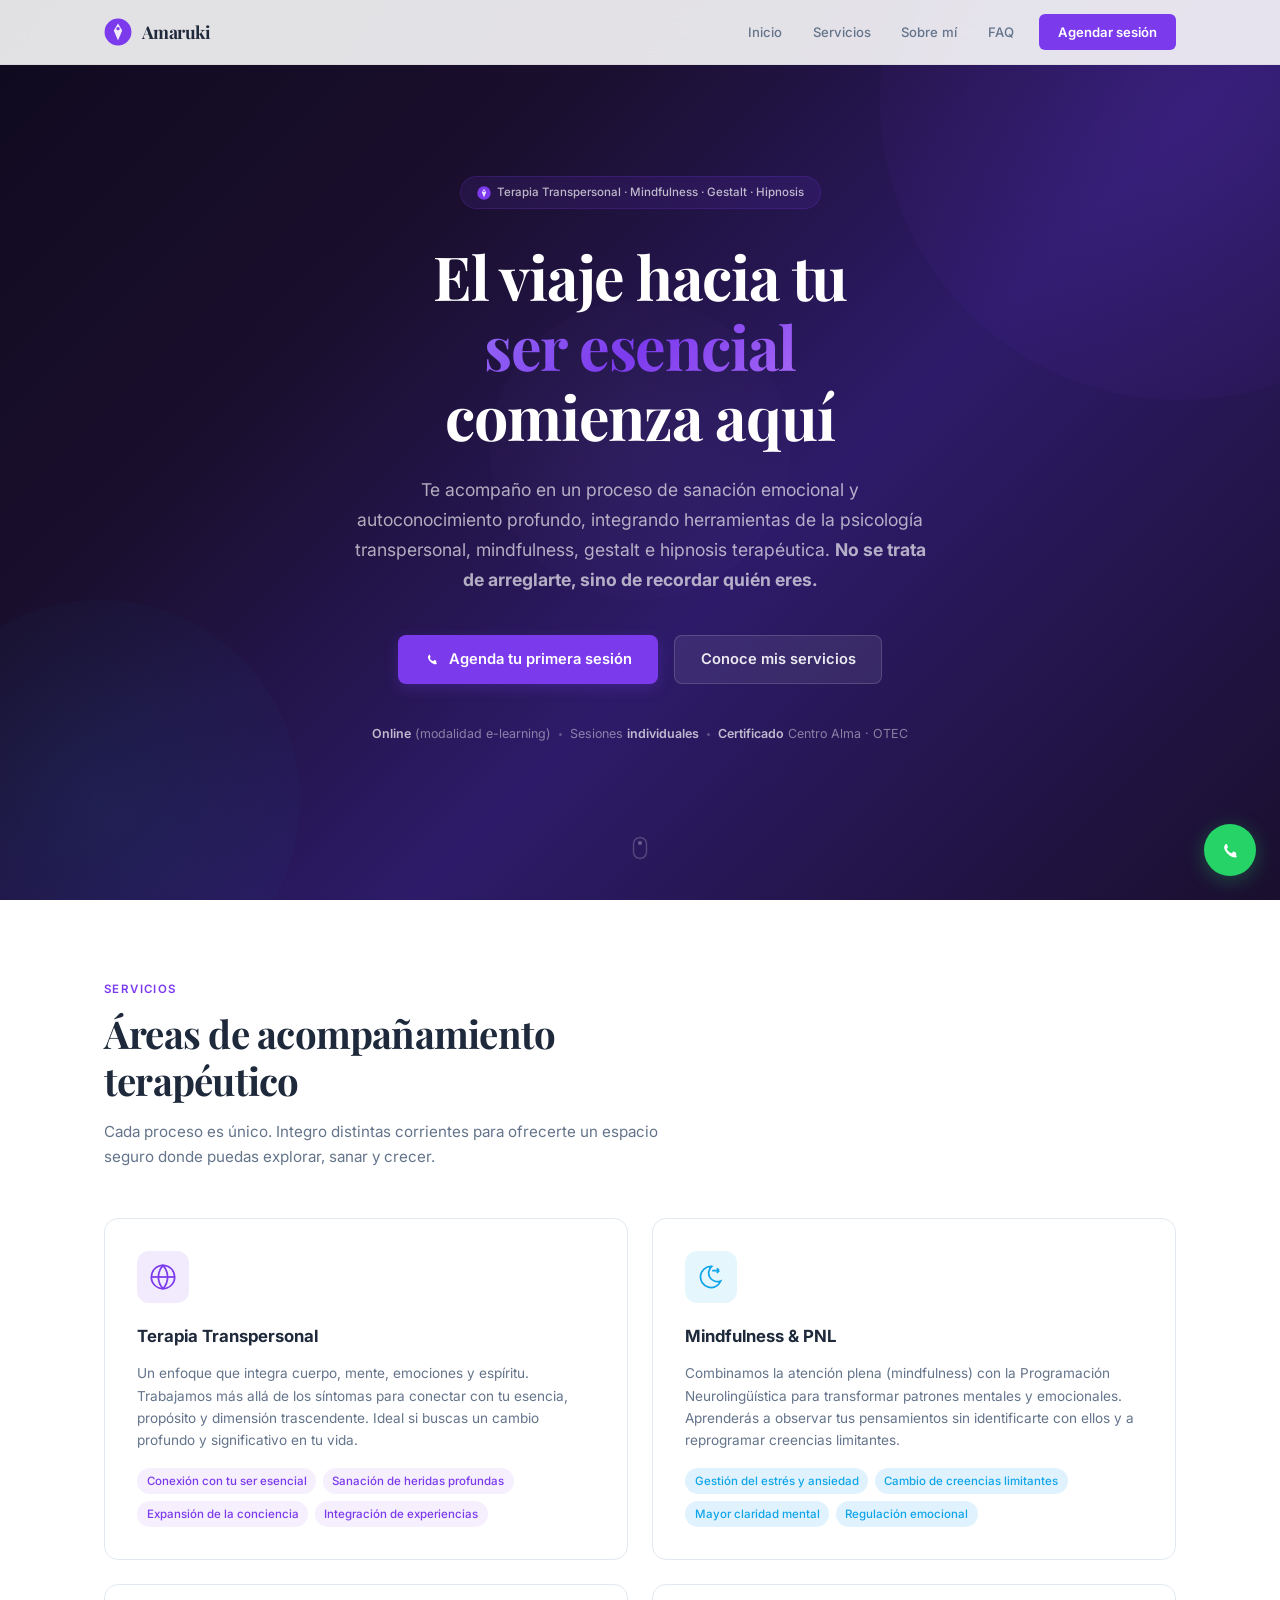
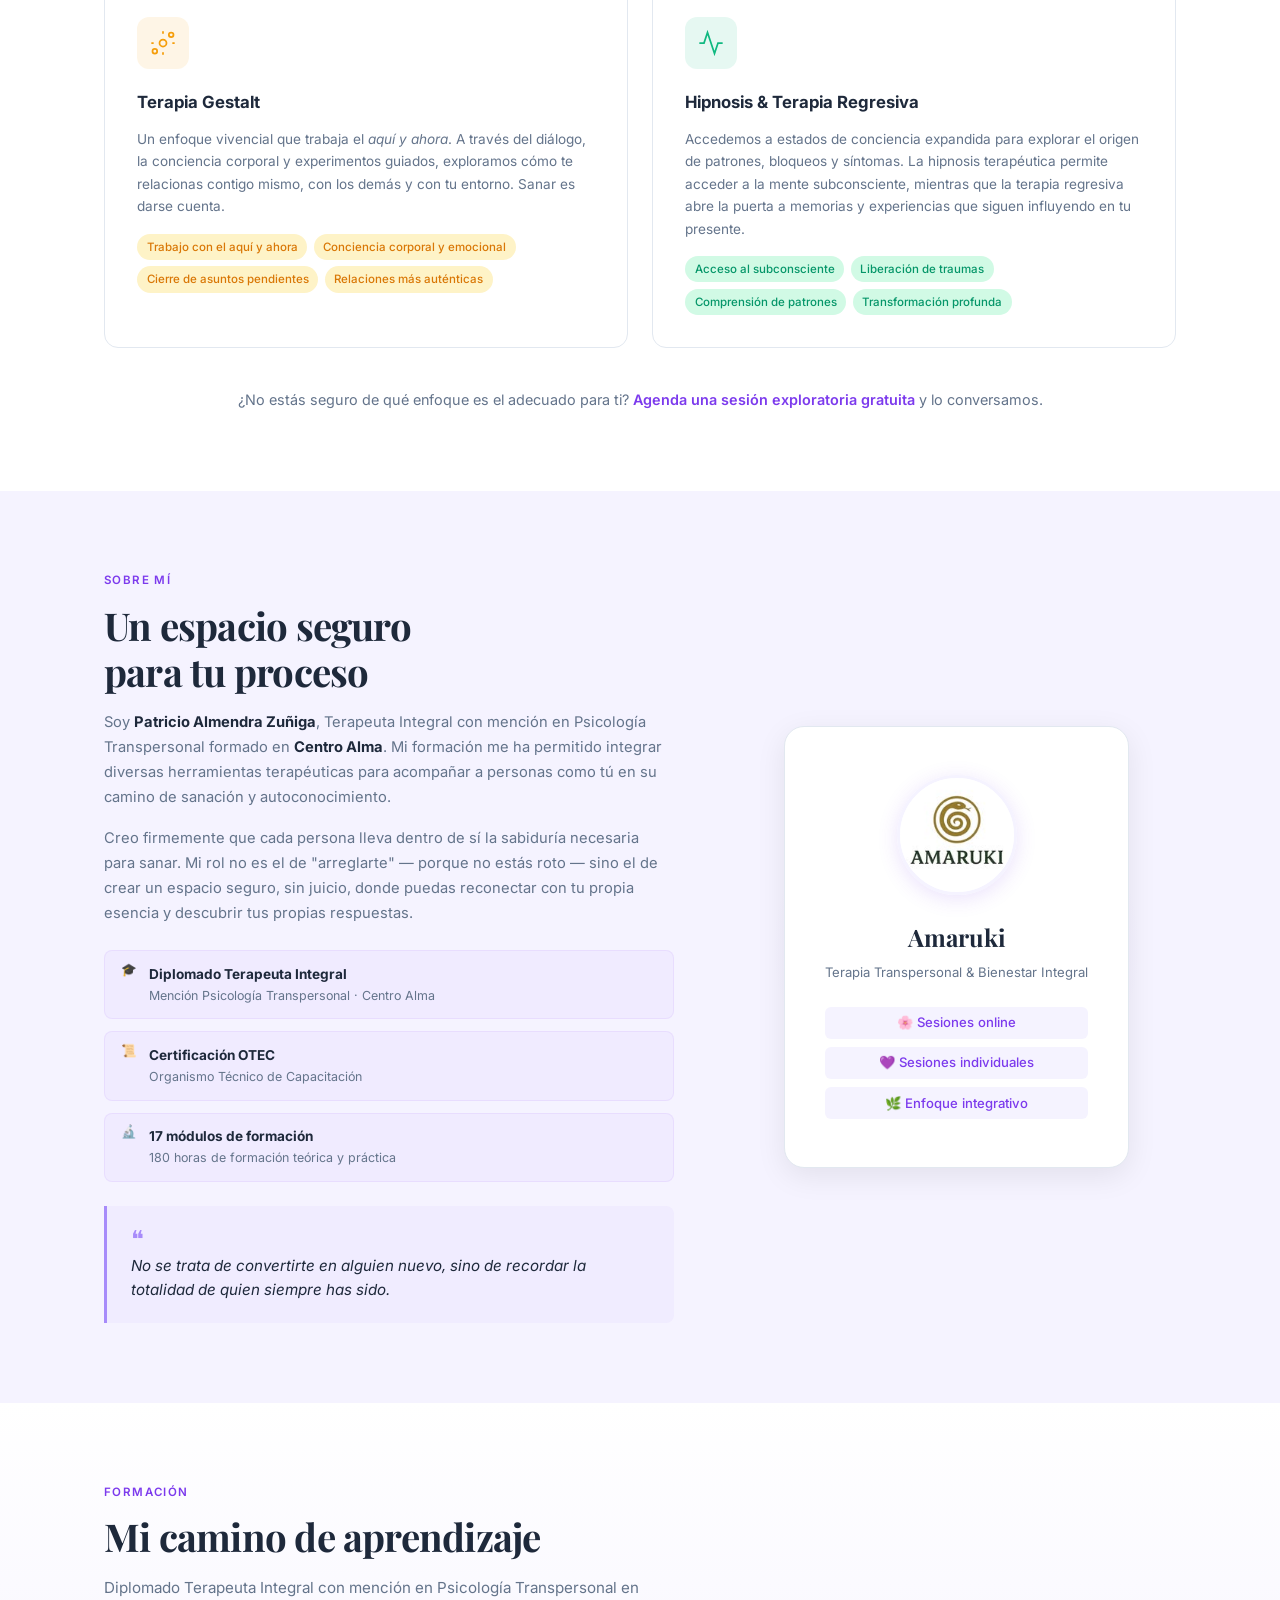
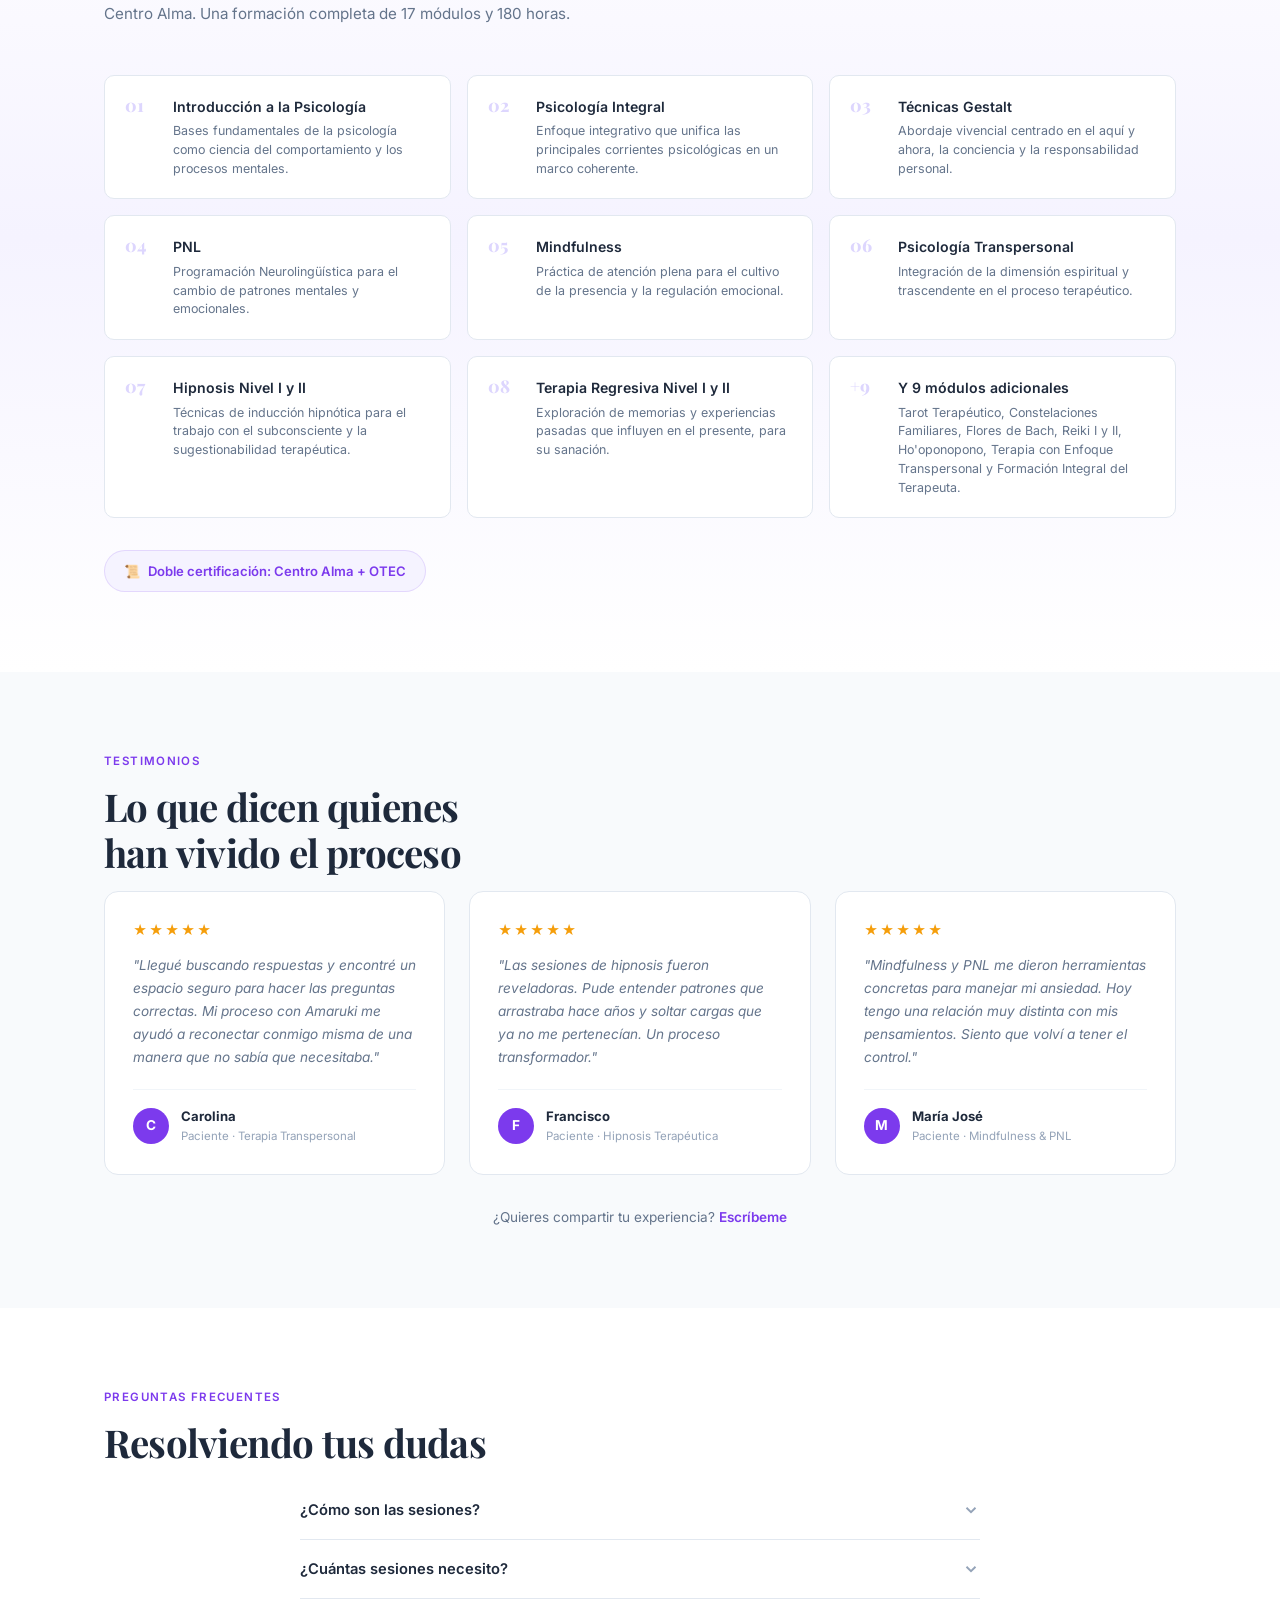
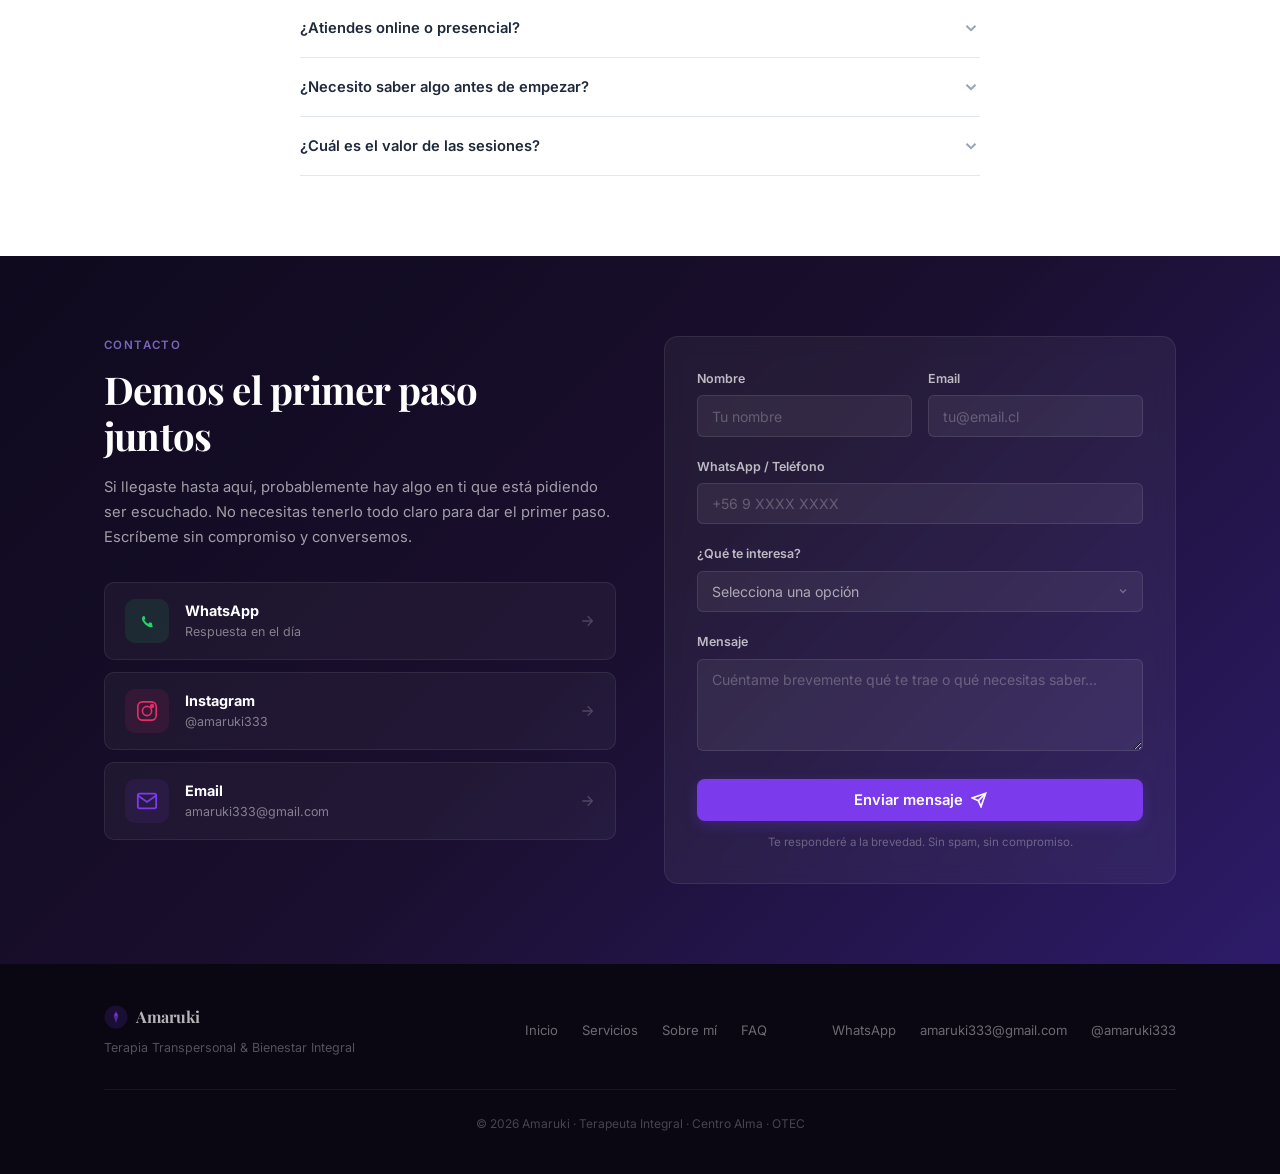
==== commit 2b40ba80: "🖼️ Agregado logo Amaruki y actualizado favicon + sobre-card" ====
--- a/index.html
+++ b/index.html
@@ -9,7 +9,8 @@
   <meta property="og:description" content="Acompaño tu proceso de sanación emocional a través de Terapia Transpersonal, Mindfulness, Gestalt e Hipnosis Terapéutica." />
   <meta property="og:type" content="website" />
   <meta property="og:url" content="https://amaruki.cl" />
-  <link rel="icon" type="image/svg+xml" href="data:image/svg+xml,%3Csvg xmlns='http://www.w3.org/2000/svg' viewBox='0 0 100 100'%3E%3Ccircle cx='50' cy='50' r='48' fill='%237C3AED'/%3E%3Cpath d='M50 20 L65 45 L50 80 L35 45 Z' fill='%23fff' opacity='0.9'/%3E%3Ccircle cx='50' cy='38' r='6' fill='%237C3AED'/%3E%3C/svg%3E" />
+  <link rel="icon" type="image/jpeg" href="images/logo.jpg" />
+  <meta property="og:image" content="https://petri314.github.io/amaruki/images/logo.jpg" />
   <link rel="preconnect" href="https://fonts.googleapis.com" />
   <link rel="preconnect" href="https://fonts.gstatic.com" crossorigin />
   <link href="https://fonts.googleapis.com/css2?family=Inter:wght@300;400;500;600;700;800;900&family=Playfair+Display:ital,wght@0,500;0,600;0,700;1,500&display=swap" rel="stylesheet" />
@@ -276,12 +277,7 @@
           <div class="sobre-card-glow">
             <div class="sobre-card">
               <div class="sobre-card-icon">
-                <svg width="48" height="48" viewBox="0 0 100 100" fill="none">
-                  <circle cx="50" cy="50" r="48" fill="#7C3AED" opacity="0.15"/>
-                  <path d="M50 25 L60 45 L50 75 L40 45 Z" fill="#7C3AED" opacity="0.4"/>
-                  <circle cx="50" cy="40" r="5" fill="#7C3AED"/>
-                  <circle cx="50" cy="55" r="3" fill="#7C3AED" opacity="0.6"/>
-                </svg>
+                <img src="images/logo.jpg" alt="Amaruki Logo" class="sobre-logo" />
               </div>
               <h3>Amaruki</h3>
               <p>Terapia Transpersonal &amp; Bienestar Integral</p>
--- a/styles.css
+++ b/styles.css
@@ -399,6 +399,11 @@
   min-width: 260px;
 }
 .sobre-card-icon { margin-bottom: 1rem; }
+.sobre-logo {
+  width: 120px; height: 120px; border-radius: 50%;
+  object-fit: cover; border: 3px solid var(--primary-bg);
+  box-shadow: 0 4px 20px rgba(124,58,237,0.15);
+}
 .sobre-card h3 {
   font-family: var(--font-display); font-size: 1.5rem;
   color: var(--text); margin-bottom: 0.3rem;
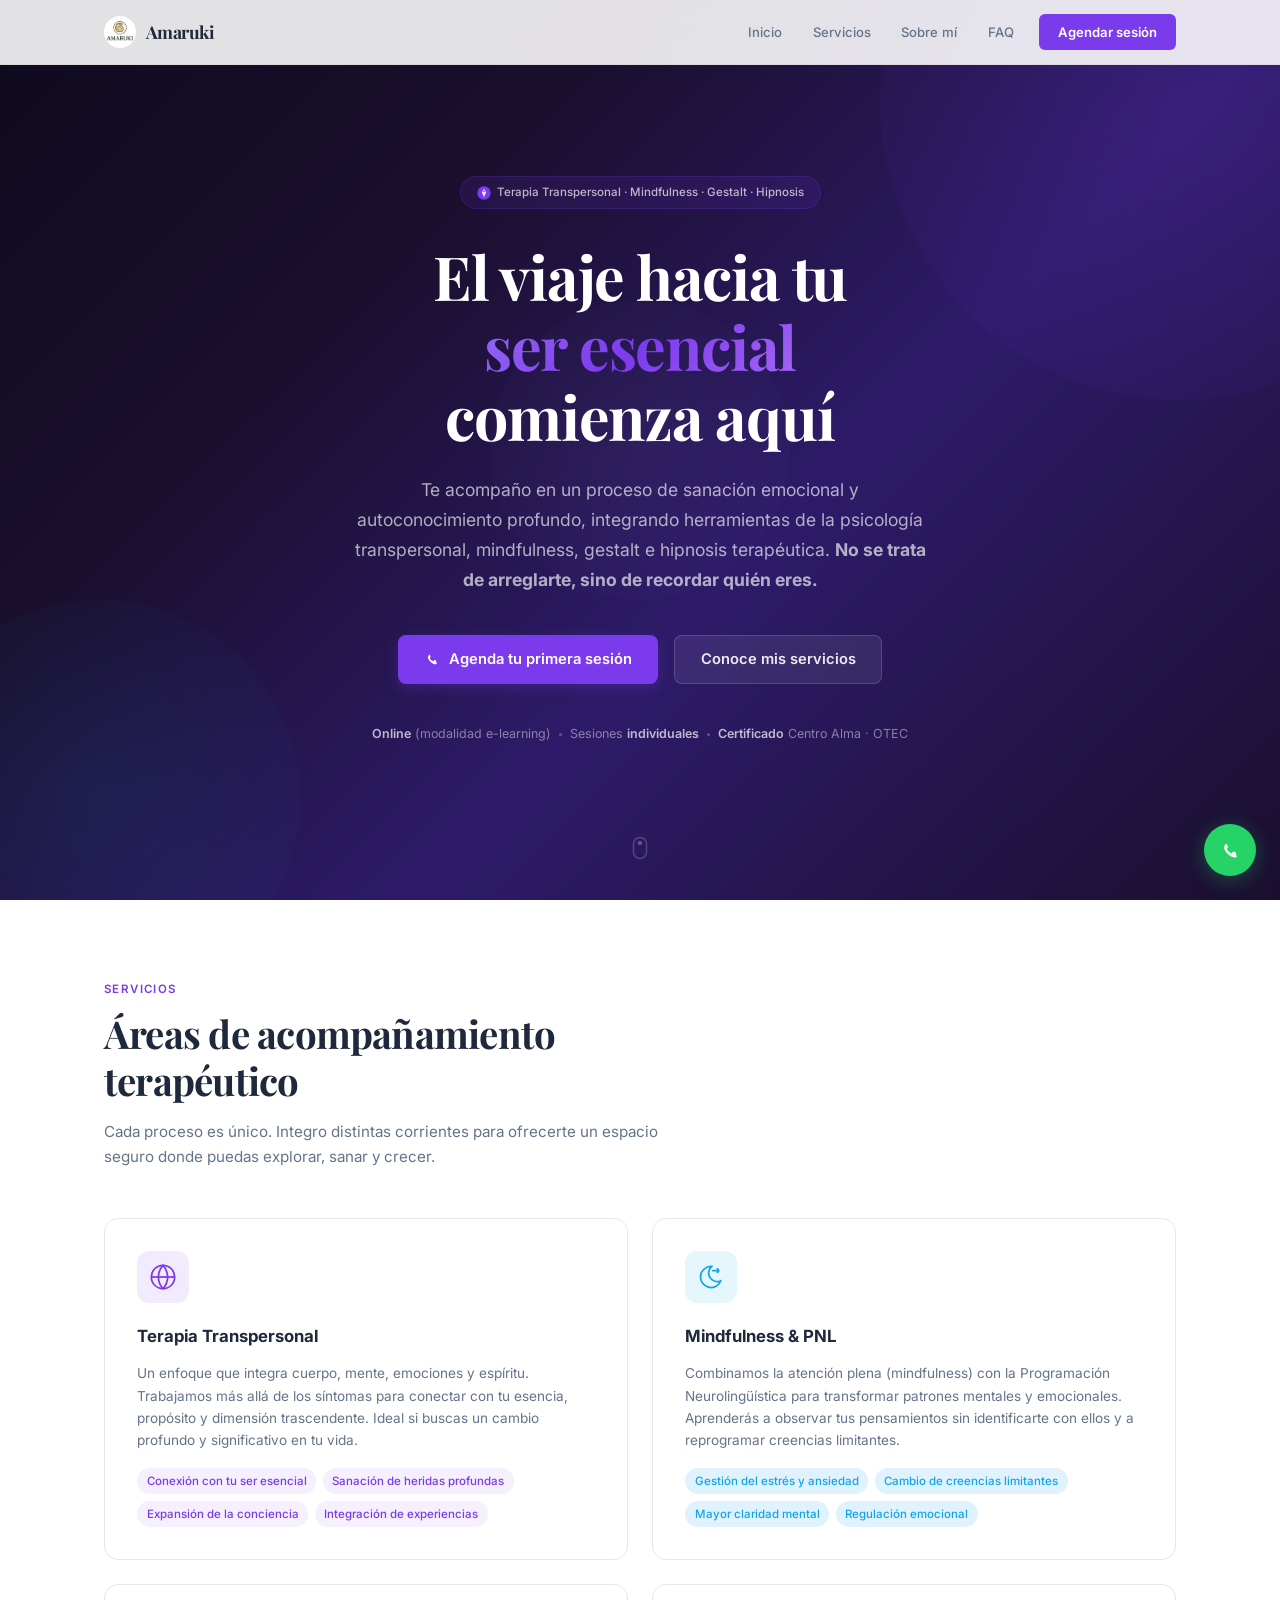
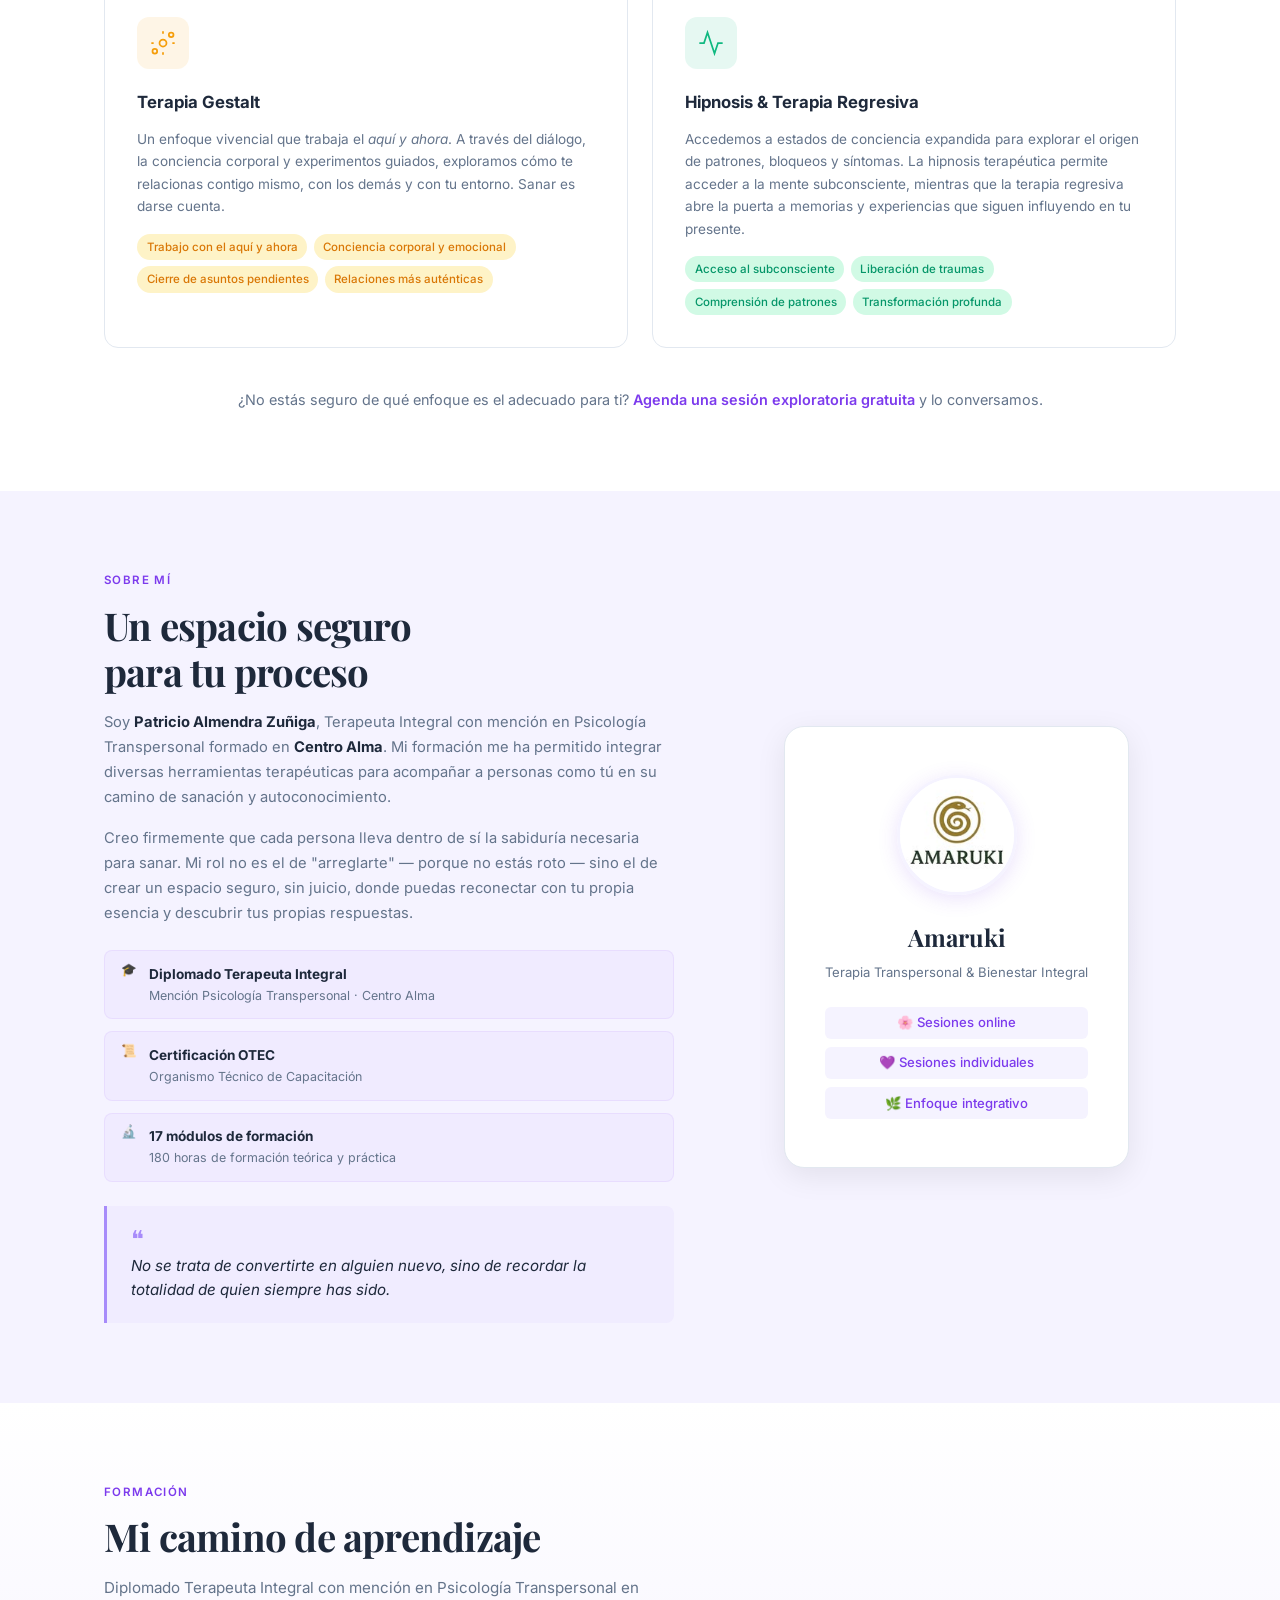
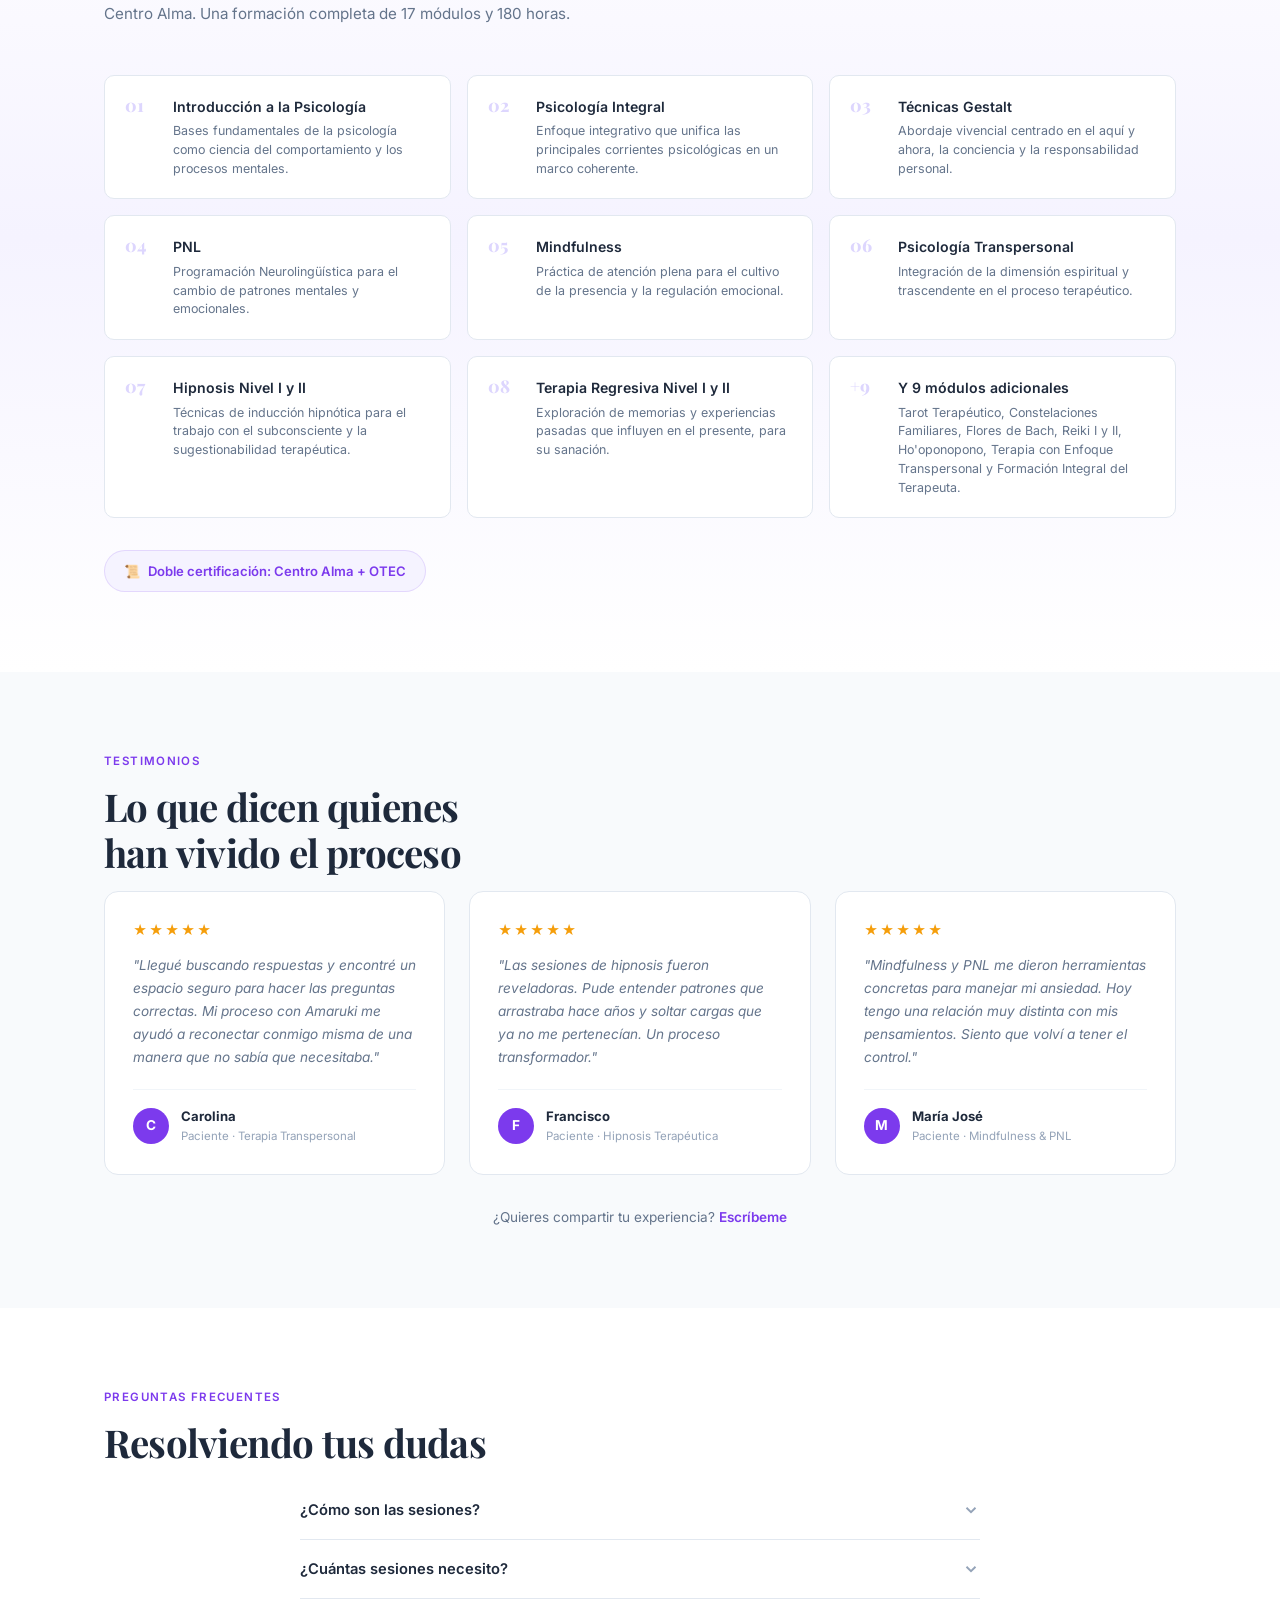
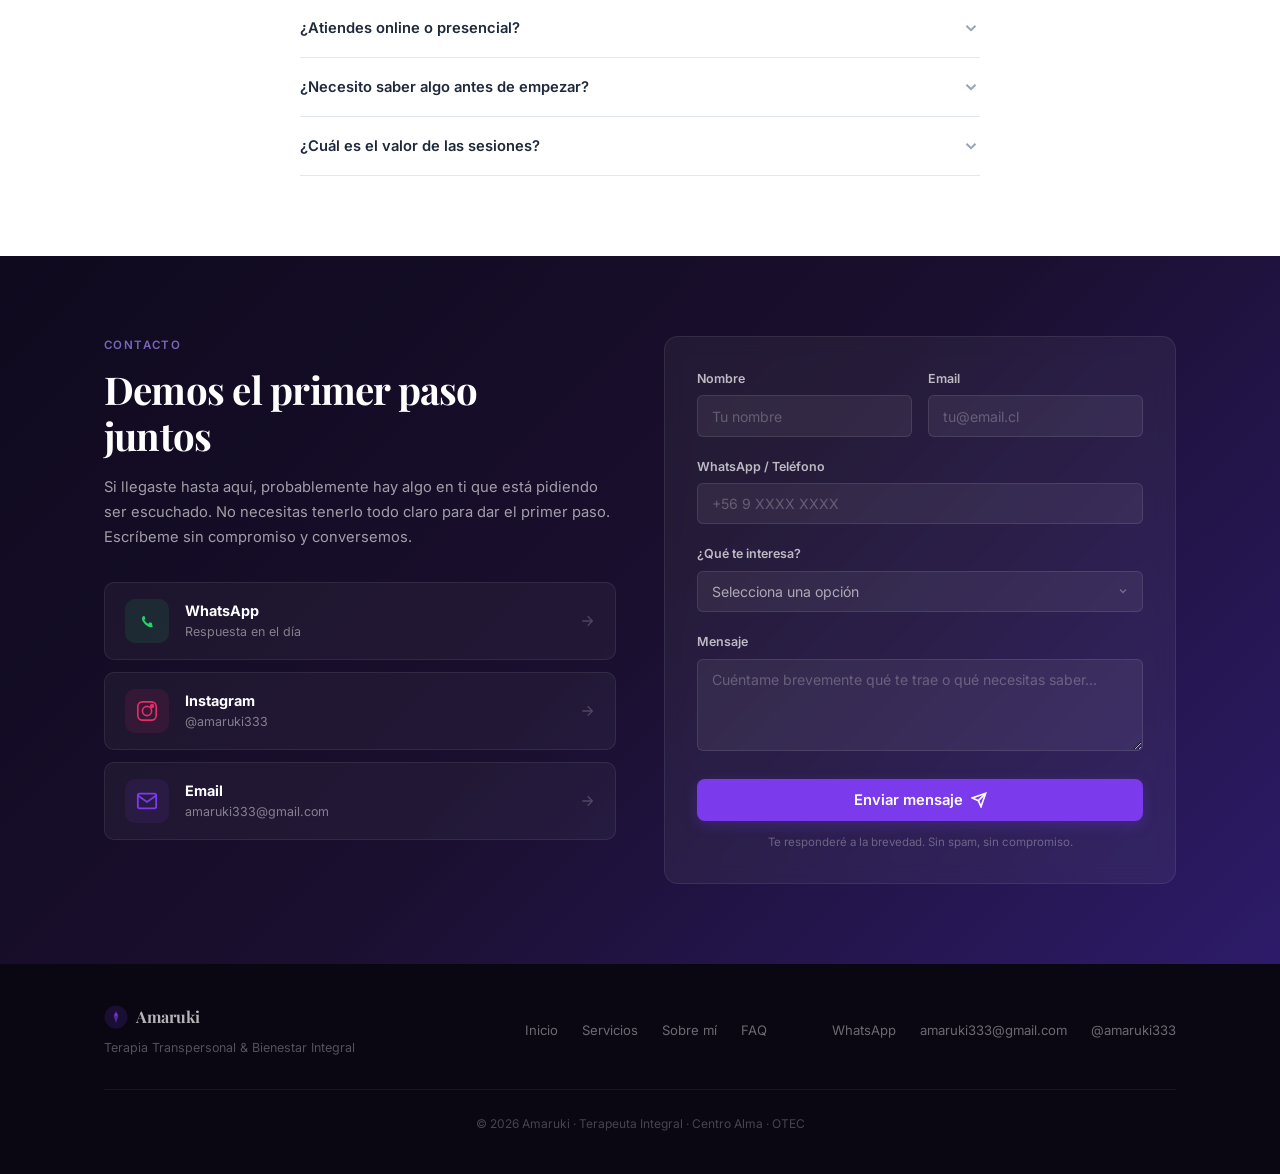
==== commit e619ea9d: "💜 Logo real en la barra de navegación" ====
--- a/index.html
+++ b/index.html
@@ -22,11 +22,7 @@
   <nav class="nav" id="nav">
     <div class="nav-inner">
       <a href="#" class="nav-brand">
-        <svg class="nav-logo" width="28" height="28" viewBox="0 0 100 100" fill="none" xmlns="http://www.w3.org/2000/svg">
-          <circle cx="50" cy="50" r="48" fill="#7C3AED"/>
-          <path d="M50 20 L65 45 L50 80 L35 45 Z" fill="white" opacity="0.9"/>
-          <circle cx="50" cy="38" r="6" fill="#7C3AED"/>
-        </svg>
+        <img src="images/logo.jpg" alt="Amaruki" class="nav-logo-img" />
         <span class="nav-name">Amaruki</span>
       </a>
       <div class="nav-links" id="navLinks">
--- a/styles.css
+++ b/styles.css
@@ -98,8 +98,11 @@
 }
 
 .nav-brand { display: flex; align-items: center; gap: 10px; flex-shrink: 0; }
-.nav-logo { transition: transform 0.3s; }
-.nav-brand:hover .nav-logo { transform: rotate(-10deg) scale(1.05); }
+.nav-logo-img {
+  width: 32px; height: 32px; border-radius: 50%;
+  object-fit: cover; transition: transform 0.3s;
+}
+.nav-brand:hover .nav-logo-img { transform: scale(1.1); }
 .nav-name {
   font-size: 1.1rem; font-weight: 700; letter-spacing: -0.03em;
   color: var(--text); font-family: var(--font-display);
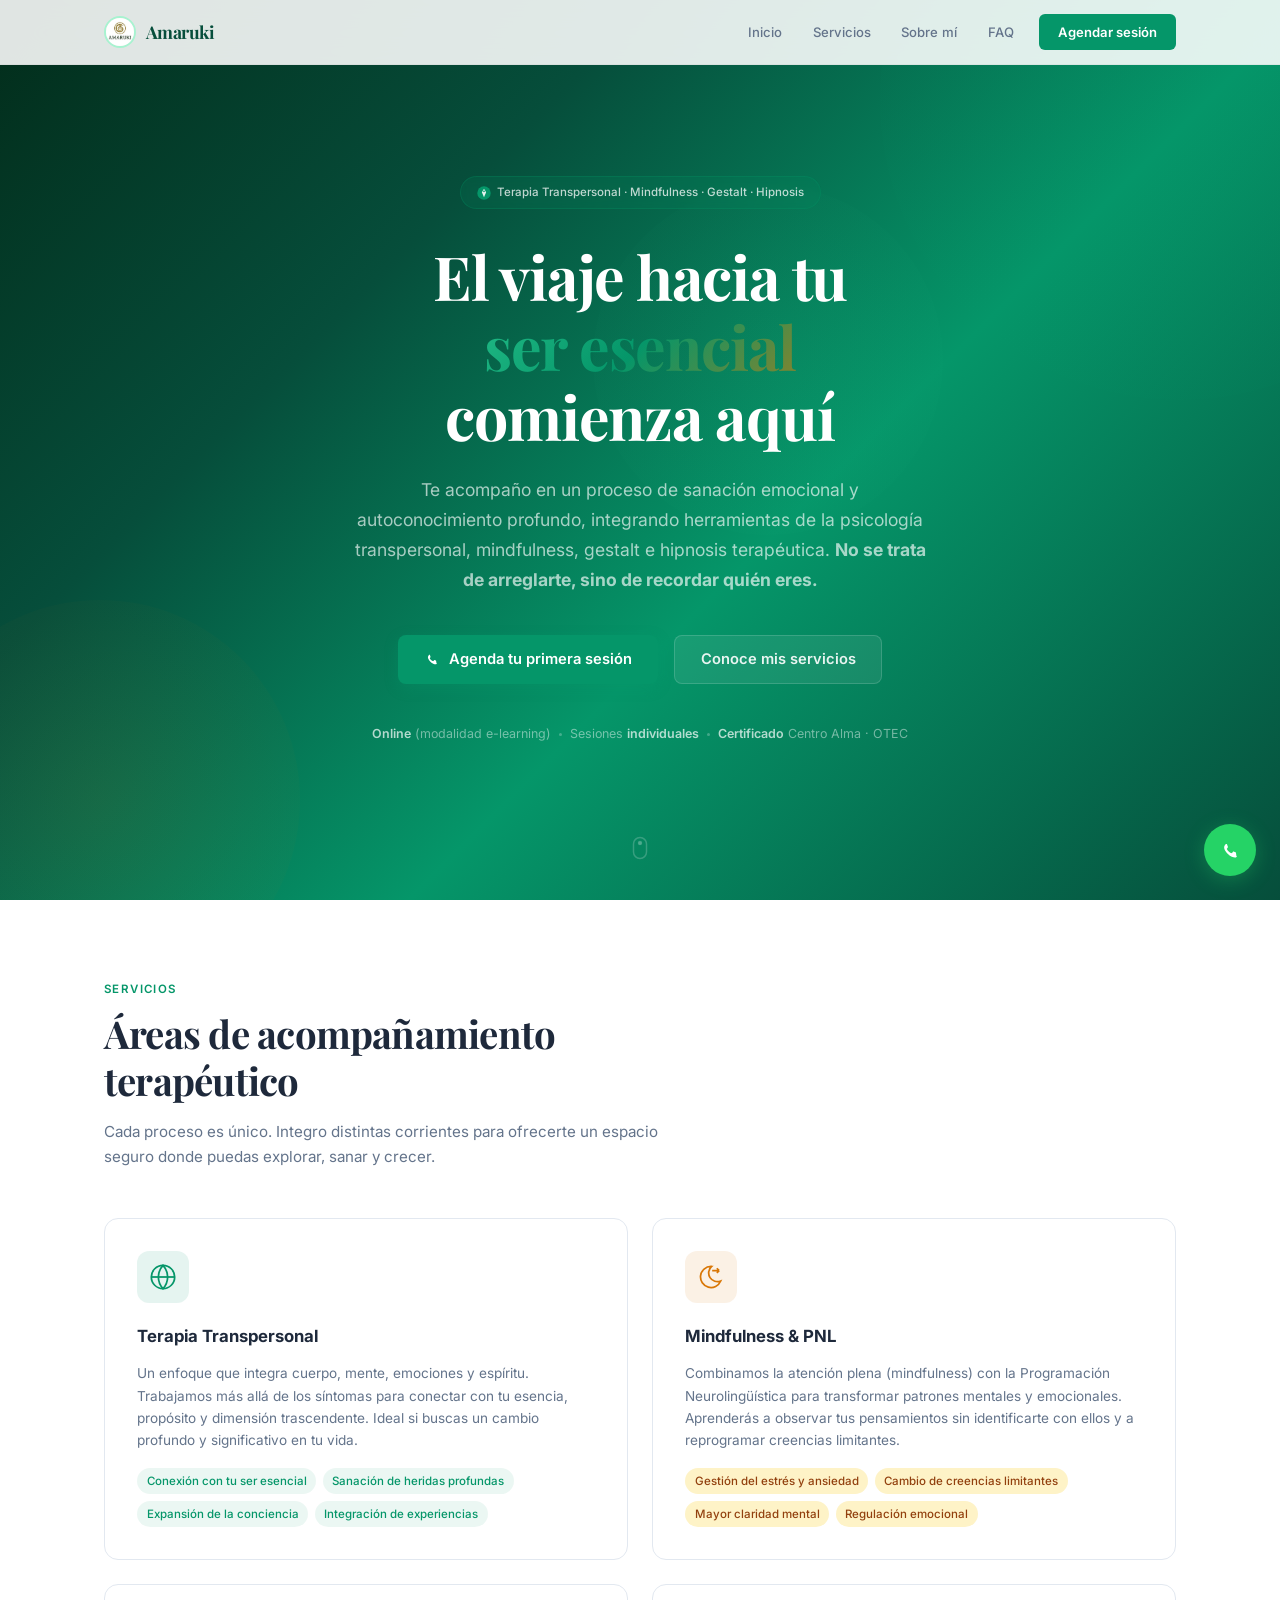
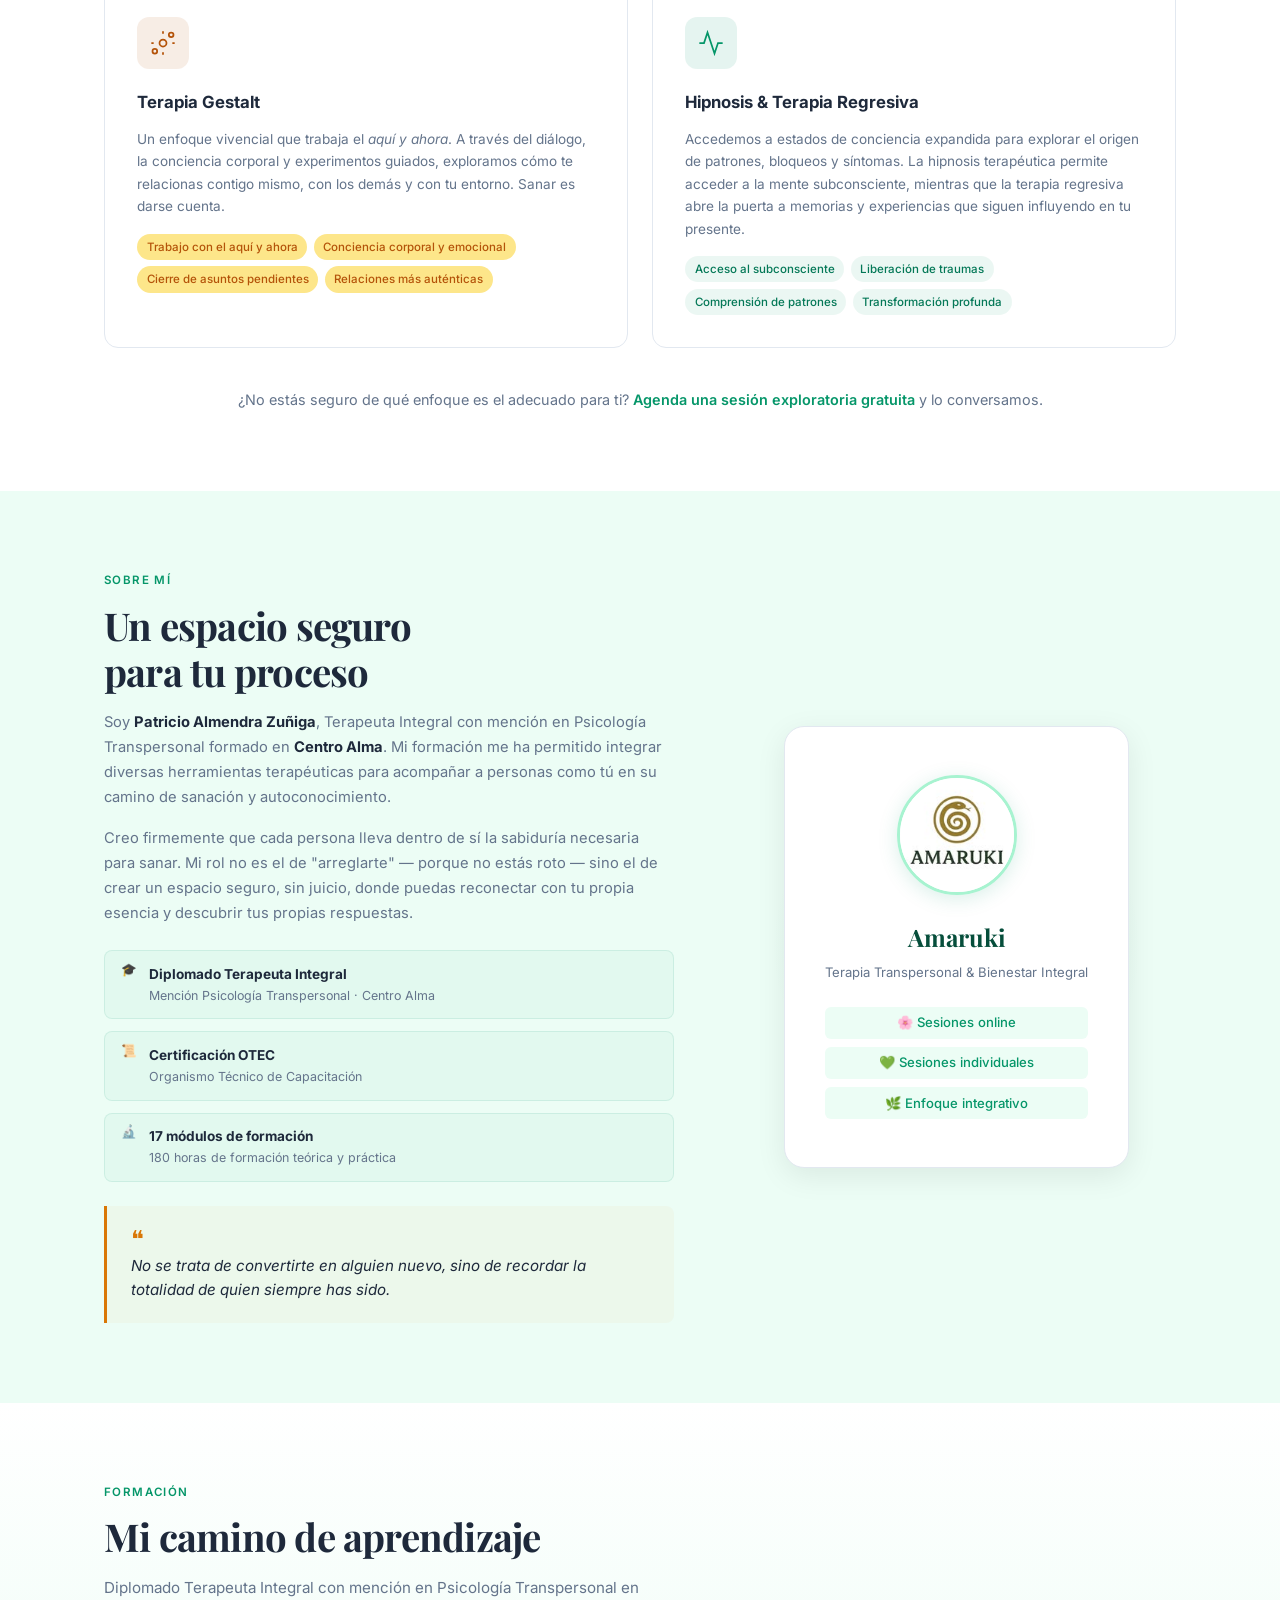
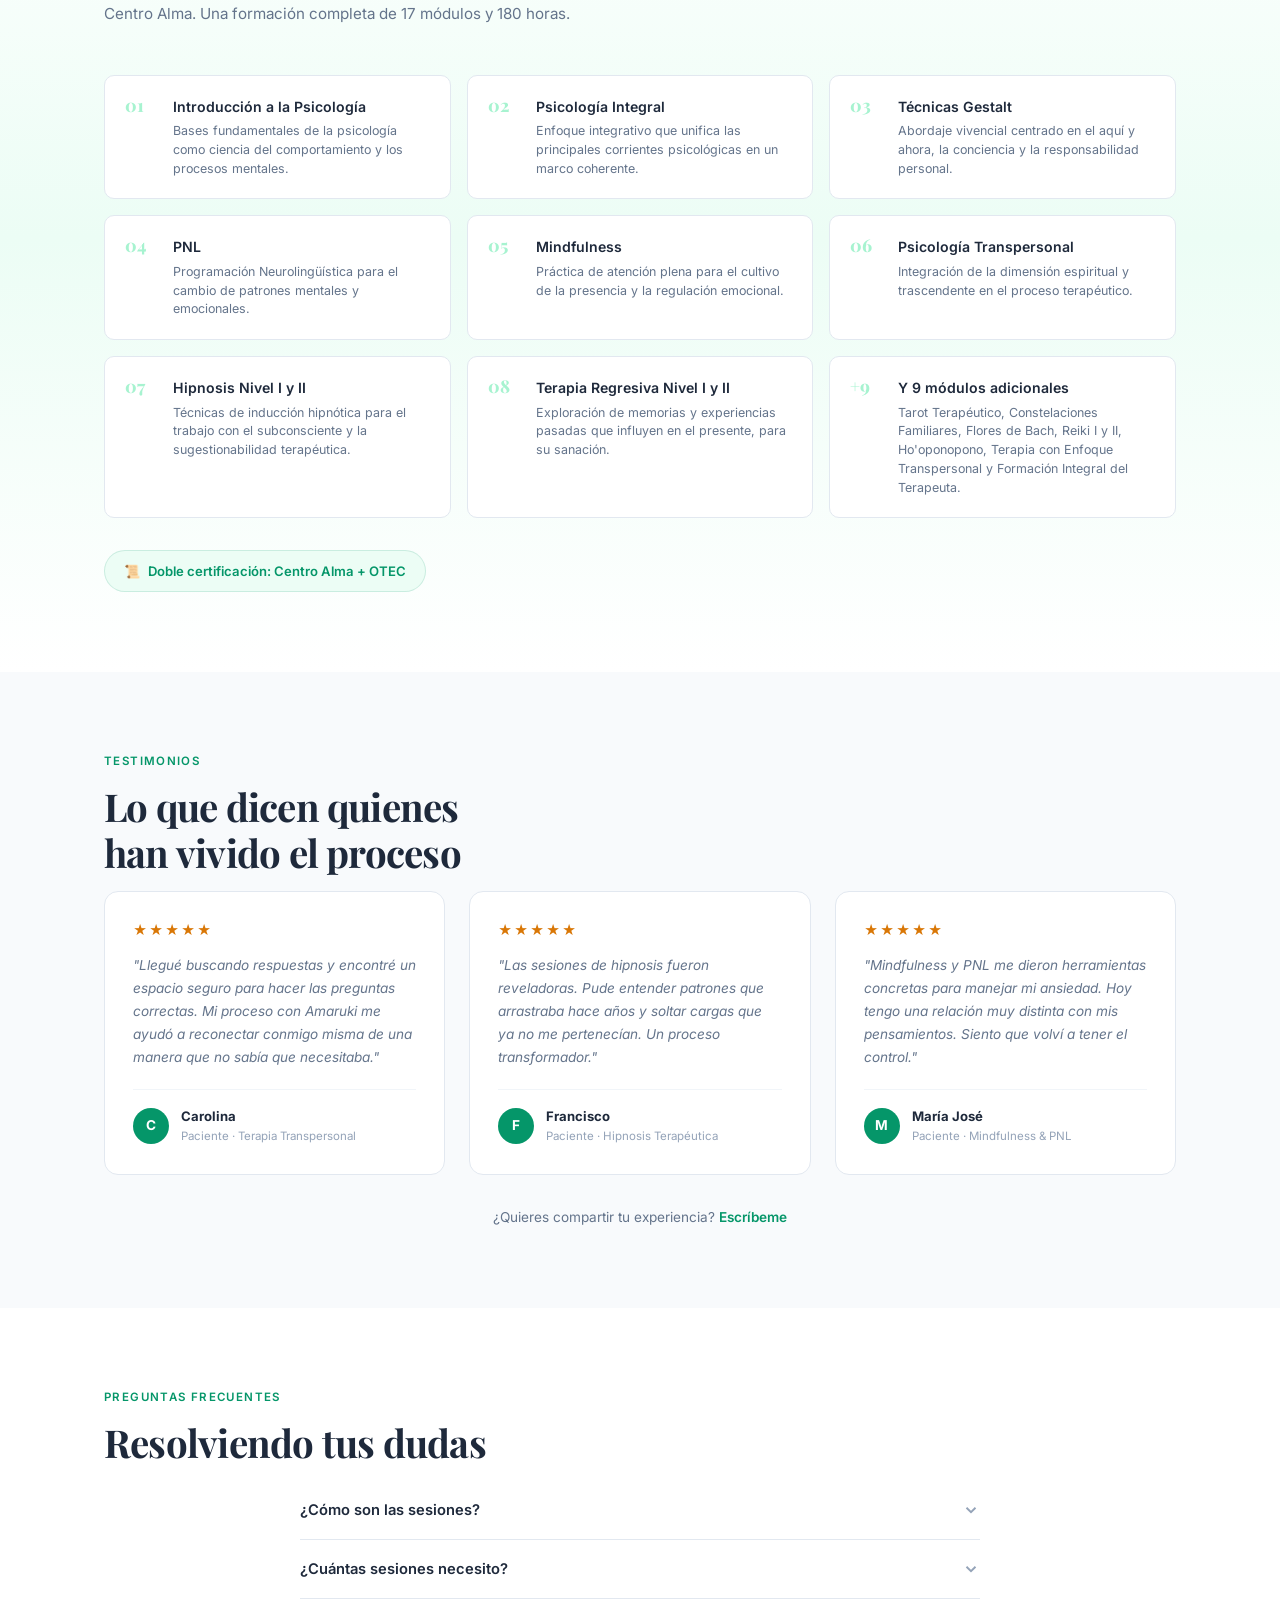
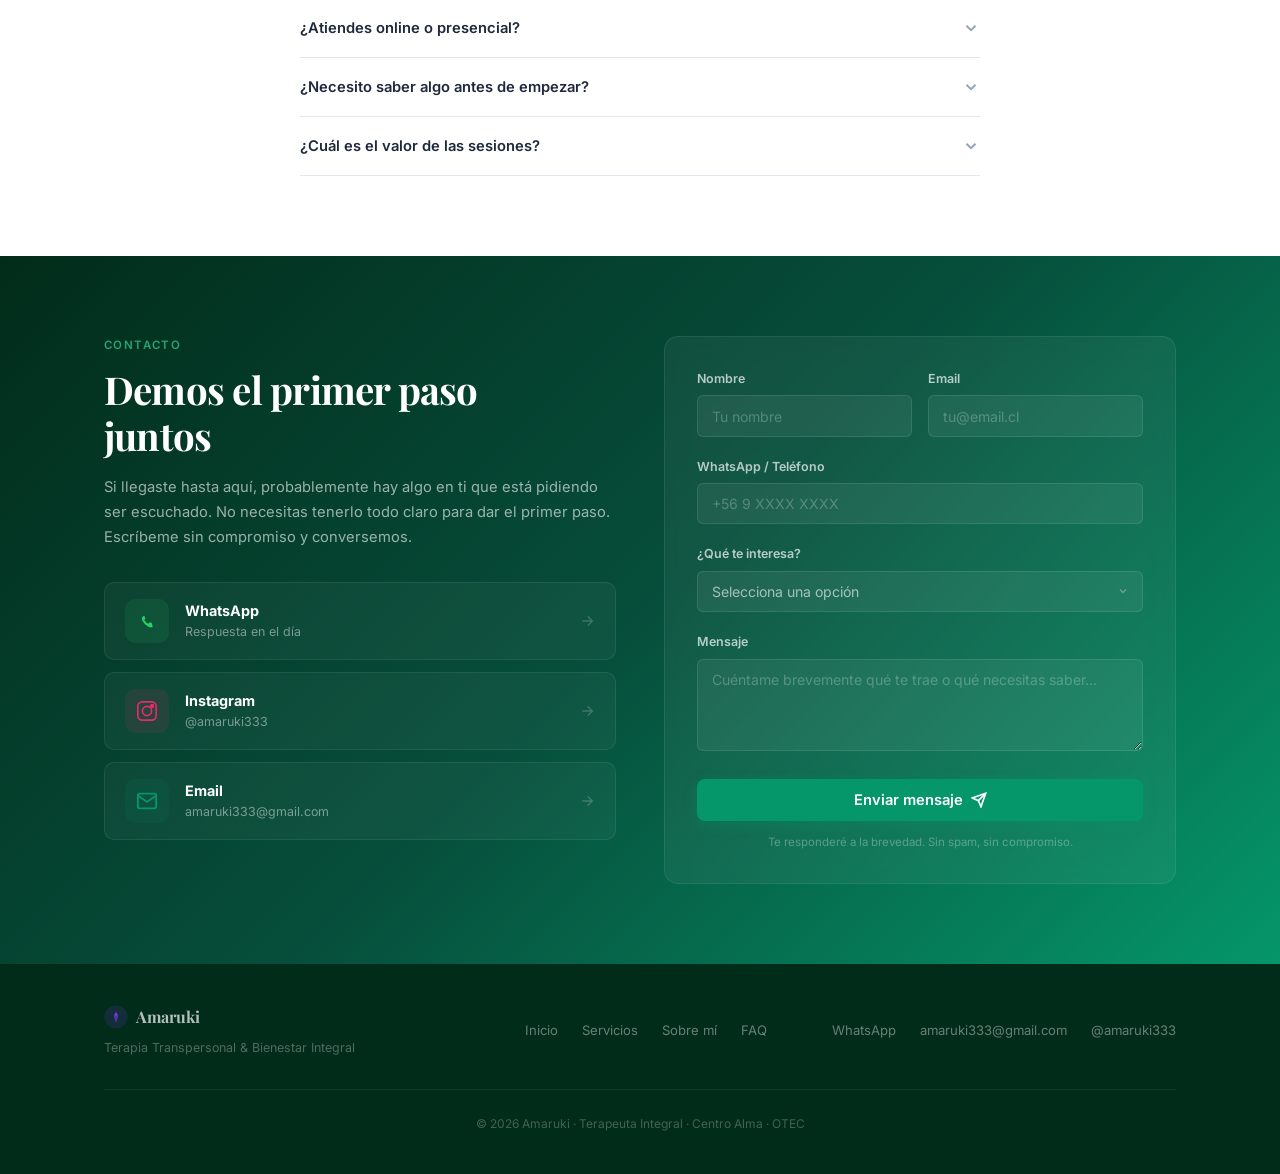
==== commit 6f3d75a8: "🌿 Rediseño completo: paleta esmeralda, oro y terracota + nuevas animaciones" ====
--- a/index.html
+++ b/index.html
@@ -48,9 +48,9 @@
     <div class="hero-content">
       <div class="hero-badge">
         <svg width="14" height="14" viewBox="0 0 100 100" fill="none" style="vertical-align:middle;margin-right:6px">
-          <circle cx="50" cy="50" r="48" fill="#7C3AED"/>
+          <circle cx="50" cy="50" r="48" fill="#059669"/>
           <path d="M50 20 L65 45 L50 80 L35 45 Z" fill="white" opacity="0.9"/>
-          <circle cx="50" cy="38" r="6" fill="#7C3AED"/>
+          <circle cx="50" cy="38" r="6" fill="#059669"/>
         </svg>
         Terapia Transpersonal · Mindfulness · Gestalt · Hipnosis
       </div>
@@ -108,7 +108,7 @@
         <!-- Terapia Transpersonal -->
         <div class="servicio-card" data-aos>
           <div class="servicio-icon-wrapper">
-            <div class="servicio-icon" style="background:rgba(124,58,237,0.1);color:#7C3AED">
+            <div class="servicio-icon" style="background:rgba(5,150,105,0.1);color:#059669">
               <svg width="28" height="28" viewBox="0 0 24 24" fill="none" stroke="currentColor" stroke-width="1.5">
                 <circle cx="12" cy="12" r="10"/>
                 <path d="M12 2a15.3 15.3 0 014 10 15.3 15.3 0 01-4 10 15.3 15.3 0 01-4-10A15.3 15.3 0 0112 2z"/>
@@ -134,7 +134,7 @@
         <!-- Mindfulness & PNL -->
         <div class="servicio-card" data-aos>
           <div class="servicio-icon-wrapper">
-            <div class="servicio-icon" style="background:rgba(14,165,233,0.1);color:#0EA5E9">
+            <div class="servicio-icon" style="background:rgba(217,119,6,0.1);color:#D97706">
               <svg width="28" height="28" viewBox="0 0 24 24" fill="none" stroke="currentColor" stroke-width="1.5">
                 <path d="M12 3c.132 0 .263 0 .393 0a7.5 7.5 0 007.92 12.446A9 9 0 1112 2.992z"/>
                 <path d="M17 4.5l2 2m0 0l-2 2m2-2h-6"/>
@@ -159,7 +159,7 @@
         <!-- Gestalt -->
         <div class="servicio-card" data-aos>
           <div class="servicio-icon-wrapper">
-            <div class="servicio-icon" style="background:rgba(245,158,11,0.1);color:#F59E0B">
+            <div class="servicio-icon" style="background:rgba(180,83,9,0.1);color:#B45309">
               <svg width="28" height="28" viewBox="0 0 24 24" fill="none" stroke="currentColor" stroke-width="1.5">
                 <circle cx="12" cy="12" r="3"/>
                 <circle cx="19" cy="5" r="2"/>
@@ -186,7 +186,7 @@
         <!-- Hipnosis y Terapia Regresiva -->
         <div class="servicio-card" data-aos>
           <div class="servicio-icon-wrapper">
-            <div class="servicio-icon" style="background:rgba(16,185,129,0.1);color:#10B981">
+            <div class="servicio-icon" style="background:rgba(5,150,105,0.1);color:#059669">
               <svg width="28" height="28" viewBox="0 0 24 24" fill="none" stroke="currentColor" stroke-width="1.5">
                 <path d="M22 12h-4l-3 9L9 3l-3 9H2"/>
               </svg>
@@ -279,7 +279,7 @@
               <p>Terapia Transpersonal &amp; Bienestar Integral</p>
               <div class="sobre-card-detalles">
                 <span>🌸 Sesiones online</span>
-                <span>💜 Sesiones individuales</span>
+                <span>💚 Sesiones individuales</span>
                 <span>🌿 Enfoque integrativo</span>
               </div>
             </div>
@@ -520,7 +520,7 @@
               <svg class="contacto-arrow" width="16" height="16" viewBox="0 0 24 24" fill="none" stroke="currentColor" stroke-width="2"><path d="M5 12h14M13 5l7 7-7 7"/></svg>
             </a>
             <a href="mailto:amaruki333@gmail.com" class="contacto-metodo">
-              <div class="contacto-metodo-icon" style="background:rgba(124,58,237,0.1);color:#7C3AED">
+              <div class="contacto-metodo-icon" style="background:rgba(5,150,105,0.1);color:#059669">
                 <svg width="22" height="22" viewBox="0 0 24 24" fill="none" stroke="currentColor" stroke-width="2"><path d="M4 4h16c1.1 0 2 .9 2 2v12c0 1.1-.9 2-2 2H4c-1.1 0-2-.9-2-2V6c0-1.1.9-2 2-2z"/><polyline points="22,6 12,13 2,6"/></svg>
               </div>
               <div>
--- a/styles.css
+++ b/styles.css
@@ -1,23 +1,23 @@
 /* ═══════════════════════════════════════════════════════
-   AMARUKI — Landing Page Terapeuta Integral
+   AMARUKI — Amaru (serpiente que renace) + Ki (energía vital)
    ═══════════════════════════════════════════════════════ */
 
 :root {
-  --primary: #7C3AED;
-  --primary-dark: #6D28D9;
-  --primary-darker: #5B21B6;
-  --primary-light: #A78BFA;
-  --primary-lighter: #DDD6FE;
-  --primary-bg: #F5F3FF;
-
-  --sky: #0EA5E9;
-  --sky-light: #E0F2FE;
-
-  --amber: #F59E0B;
-  --amber-light: #FEF3C7;
-
-  --emerald: #10B981;
-  --emerald-light: #D1FAE5;
+  --primary: #059669;
+  --primary-dark: #047857;
+  --primary-darker: #065F46;
+  --primary-light: #34D399;
+  --primary-lighter: #A7F3D0;
+  --primary-bg: #ECFDF5;
+
+  --gold: #D97706;
+  --gold-light: #FEF3C7;
+  --gold-glow: rgba(217,119,6,0.15);
+
+  --terracotta: #B45309;
+  --terracotta-light: #FDE68A;
+
+  --serpent-dark: #064E3B;
 
   --gray-50: #F8FAFC;
   --gray-100: #F1F5F9;
@@ -40,7 +40,7 @@
   --shadow: 0 1px 3px rgba(0,0,0,0.04);
   --shadow-md: 0 4px 16px rgba(0,0,0,0.06);
   --shadow-lg: 0 8px 30px rgba(0,0,0,0.08);
-  --shadow-xl: 0 20px 60px rgba(124,58,237,0.12);
+  --shadow-xl: 0 20px 60px rgba(5,150,105,0.15);
 }
 
 /* ── Reset ── */
@@ -49,21 +49,28 @@
 body { font-family: var(--font); background: #fff; color: var(--text); line-height: 1.6; overflow-x: hidden; }
 a { text-decoration: none; color: inherit; }
 button { font-family: inherit; cursor: pointer; border: none; background: none; }
-::selection { background: rgba(124,58,237,0.12); color: var(--text); }
+::selection { background: rgba(5,150,105,0.15); color: var(--text); }
 ::-webkit-scrollbar { width: 5px; }
-::-webkit-scrollbar-thumb { background: rgba(148,163,184,0.25); border-radius: 99px; }
+::-webkit-scrollbar-thumb { background: rgba(5,150,105,0.2); border-radius: 99px; }
 
 .container { max-width: 1120px; margin: 0 auto; padding: 0 1.5rem; }
 
-/* ── Animations ── */
-@keyframes fadeUp { from { opacity: 0; transform: translateY(20px); } to { opacity: 1; transform: translateY(0); } }
+/* ═══ ANIMATIONS ═══ */
+@keyframes fadeUp {
+  from { opacity: 0; transform: translateY(20px); }
+  to { opacity: 1; transform: translateY(0); }
+}
 @keyframes float {
   0%, 100% { transform: translateY(0px); }
   50% { transform: translateY(-8px); }
 }
-@keyframes glowPulse {
+@keyframes glowGold {
   0%, 100% { opacity: 0.3; transform: scale(1); }
-  50% { opacity: 0.6; transform: scale(1.08); }
+  50% { opacity: 0.7; transform: scale(1.08); }
+}
+@keyframes glowEmerald {
+  0%, 100% { opacity: 0.3; box-shadow: 0 0 20px rgba(5,150,105,0.1); }
+  50% { opacity: 0.6; box-shadow: 0 0 40px rgba(5,150,105,0.2); }
 }
 @keyframes fadeIn {
   from { opacity: 0; transform: translateY(12px); }
@@ -74,11 +81,67 @@
   50% { border-radius: 30% 60% 70% 40% / 50% 60% 30% 60%; }
   100% { border-radius: 60% 40% 30% 70% / 60% 30% 70% 40%; }
 }
-
-[data-aos] { opacity: 0; transform: translateY(24px); transition: opacity 0.6s cubic-bezier(0.16,1,0.3,1), transform 0.6s cubic-bezier(0.16,1,0.3,1); }
+@keyframes serpentineWave {
+  0% { transform: translateX(-10px) translateY(0); opacity: 0.3; }
+  25% { transform: translateX(0) translateY(-5px); opacity: 0.6; }
+  50% { transform: translateX(10px) translateY(0); opacity: 0.3; }
+  75% { transform: translateX(0) translateY(5px); opacity: 0.6; }
+  100% { transform: translateX(-10px) translateY(0); opacity: 0.3; }
+}
+@keyframes scaleIn {
+  from { opacity: 0; transform: scale(0.85); }
+  to { opacity: 1; transform: scale(1); }
+}
+@keyframes slideLeft {
+  from { opacity: 0; transform: translateX(-40px); }
+  to { opacity: 1; transform: translateX(0); }
+}
+@keyframes slideRight {
+  from { opacity: 0; transform: translateX(40px); }
+  to { opacity: 1; transform: translateX(0); }
+}
+@keyframes shimmer {
+  0% { background-position: -200% center; }
+  100% { background-position: 200% center; }
+}
+
+/* ── Scroll Reveal (data-aos) ── */
+[data-aos] {
+  opacity: 0; transform: translateY(30px);
+  transition: opacity 0.7s cubic-bezier(0.16,1,0.3,1),
+              transform 0.7s cubic-bezier(0.16,1,0.3,1);
+}
 [data-aos].visible { opacity: 1; transform: translateY(0); }
 
-.stagger-enter { animation: fadeIn 0.45s cubic-bezier(0.16,1,0.3,1) both; }
+[data-aos-scale] {
+  opacity: 0; transform: scale(0.88);
+  transition: opacity 0.7s cubic-bezier(0.16,1,0.3,1),
+              transform 0.7s cubic-bezier(0.16,1,0.3,1);
+}
+[data-aos-scale].visible { opacity: 1; transform: scale(1); }
+
+[data-aos-left] {
+  opacity: 0; transform: translateX(-50px);
+  transition: opacity 0.7s cubic-bezier(0.16,1,0.3,1),
+              transform 0.7s cubic-bezier(0.16,1,0.3,1);
+}
+[data-aos-left].visible { opacity: 1; transform: translateX(0); }
+
+[data-aos-right] {
+  opacity: 0; transform: translateX(50px);
+  transition: opacity 0.7s cubic-bezier(0.16,1,0.3,1),
+              transform 0.7s cubic-bezier(0.16,1,0.3,1);
+}
+[data-aos-right].visible { opacity: 1; transform: translateX(0); }
+
+[data-aos-zoom] {
+  opacity: 0; transform: scale(0.8);
+  transition: opacity 0.8s cubic-bezier(0.16,1,0.3,1),
+              transform 0.8s cubic-bezier(0.16,1,0.3,1);
+}
+[data-aos-zoom].visible { opacity: 1; transform: scale(1); }
+
+.stagger-enter { animation: fadeIn 0.5s cubic-bezier(0.16,1,0.3,1) both; }
 
 /* ═══ NAV ═══ */
 .nav {
@@ -88,7 +151,7 @@
   transition: box-shadow 0.3s, transform 0.3s, background 0.3s;
 }
 .nav.scrolled {
-  box-shadow: 0 1px 20px rgba(0,0,0,0.05);
+  box-shadow: 0 1px 20px rgba(5,150,105,0.06);
   background: rgba(255,255,255,0.95);
 }
 .nav.hidden { transform: translateY(-100%); }
@@ -101,11 +164,12 @@
 .nav-logo-img {
   width: 32px; height: 32px; border-radius: 50%;
   object-fit: cover; transition: transform 0.3s;
-}
-.nav-brand:hover .nav-logo-img { transform: scale(1.1); }
+  border: 2px solid var(--primary-lighter);
+}
+.nav-brand:hover .nav-logo-img { transform: scale(1.1) rotate(-5deg); }
 .nav-name {
   font-size: 1.1rem; font-weight: 700; letter-spacing: -0.03em;
-  color: var(--text); font-family: var(--font-display);
+  color: var(--serpent-dark); font-family: var(--font-display);
 }
 
 .nav-links { display: flex; align-items: center; gap: 2px; }
@@ -113,7 +177,7 @@
   padding: 0.4rem 0.9rem; border-radius: 6px; font-size: 0.82rem;
   font-weight: 500; color: var(--text-sec); transition: all 0.2s;
 }
-.nav-link:hover { color: var(--text); background: rgba(0,0,0,0.03); }
+.nav-link:hover { color: var(--primary-dark); background: rgba(5,150,105,0.04); }
 
 .nav-cta {
   padding: 0.45rem 1.2rem; border-radius: 6px; font-size: 0.82rem; font-weight: 600;
@@ -123,7 +187,7 @@
 .nav-cta:hover { background: var(--primary-dark); transform: translateY(-1px); }
 
 .nav-toggle { display: none; width: 30px; height: 30px; flex-direction: column; justify-content: center; gap: 5px; padding: 3px; }
-.nav-toggle span { display: block; height: 2px; background: var(--text); border-radius: 2px; transition: all 0.3s; }
+.nav-toggle span { display: block; height: 2px; background: var(--serpent-dark); border-radius: 2px; transition: all 0.3s; }
 .nav-toggle.active span:nth-child(1) { transform: rotate(45deg) translate(4px, 5px); }
 .nav-toggle.active span:nth-child(2) { opacity: 0; }
 .nav-toggle.active span:nth-child(3) { transform: rotate(-45deg) translate(4px, -5px); }
@@ -138,11 +202,11 @@
 .btn-full { width: 100%; justify-content: center; }
 
 .btn-primary {
-  background: var(--primary); color: white; box-shadow: 0 4px 14px rgba(124,58,237,0.25);
+  background: var(--primary); color: white; box-shadow: 0 4px 14px rgba(5,150,105,0.3);
 }
 .btn-primary:hover {
   background: var(--primary-dark); transform: translateY(-2px);
-  box-shadow: 0 6px 20px rgba(124,58,237,0.35);
+  box-shadow: 0 6px 20px rgba(5,150,105,0.4);
 }
 
 .btn-ghost {
@@ -158,33 +222,41 @@
 .hero {
   position: relative; min-height: 100vh; display: flex; align-items: center;
   overflow: hidden;
-  background: linear-gradient(135deg, #0F0A1E 0%, #1A0F2E 30%, #2D1B69 60%, #1A0F2E 100%);
+  background: linear-gradient(135deg, #022C1A 0%, #064E3B 30%, #059669 60%, #064E3B 100%);
 }
 
 .hero-bg {
   position: absolute; inset: 0; overflow: hidden;
 }
 .hero-shape {
-  position: absolute; border-radius: 50%; opacity: 0.15;
-  animation: morphShape 8s ease-in-out infinite;
+  position: absolute; border-radius: 50%; opacity: 0.12;
+  animation: morphShape 10s ease-in-out infinite;
 }
 .hero-shape-1 {
   width: 600px; height: 600px; top: -200px; right: -200px;
-  background: radial-gradient(circle, #7C3AED, transparent);
+  background: radial-gradient(circle, #059669, transparent);
   animation-delay: 0s;
 }
 .hero-shape-2 {
   width: 400px; height: 400px; bottom: -100px; left: -100px;
-  background: radial-gradient(circle, #0EA5E9, transparent);
+  background: radial-gradient(circle, #D97706, transparent);
   animation-delay: -3s;
   opacity: 0.08;
 }
 .hero-shape-3 {
-  width: 300px; height: 300px; top: 50%; left: 50%;
+  width: 350px; height: 350px; top: 40%; left: 60%;
   transform: translate(-50%, -50%);
-  background: radial-gradient(circle, #A78BFA, transparent);
+  background: radial-gradient(circle, #34D399, transparent);
   animation-delay: -5s;
   opacity: 0.06;
+}
+/* Serpentine energy line */
+.hero-shape-4 {
+  position: absolute; width: 200px; height: 4px;
+  bottom: 30%; left: 10%;
+  background: linear-gradient(90deg, transparent, rgba(217,119,6,0.3), transparent);
+  border-radius: 99px;
+  animation: serpentineWave 4s ease-in-out infinite;
 }
 
 .hero-content {
@@ -195,8 +267,8 @@
 .hero-badge {
   display: inline-flex; align-items: center;
   padding: 0.4rem 1rem; border-radius: 99px; font-size: 0.72rem; font-weight: 500;
-  background: rgba(124,58,237,0.12); color: rgba(255,255,255,0.7);
-  border: 1px solid rgba(124,58,237,0.2);
+  background: rgba(5,150,105,0.15); color: rgba(255,255,255,0.75);
+  border: 1px solid rgba(5,150,105,0.25);
   margin-bottom: 2rem; backdrop-filter: blur(4px);
 }
 
@@ -208,7 +280,7 @@
 }
 .hero-line { display: block; }
 .hero-accent {
-  background: linear-gradient(135deg, #A78BFA, #7C3AED, #C084FC);
+  background: linear-gradient(135deg, #34D399, #059669, #D97706);
   -webkit-background-clip: text; -webkit-text-fill-color: transparent;
   background-clip: text;
 }
@@ -253,7 +325,7 @@
   background: linear-gradient(180deg, #fff 0%, var(--primary-bg) 50%, #fff 100%);
 }
 .section-contacto {
-  background: linear-gradient(135deg, #0F0A1E 0%, #1A0F2E 50%, #2D1B69 100%);
+  background: linear-gradient(135deg, #022C1A 0%, #064E3B 50%, #059669 100%);
   color: white;
 }
 
@@ -262,7 +334,7 @@
   letter-spacing: 0.12em; color: var(--primary);
   margin-bottom: 0.75rem;
 }
-.section-contacto .section-label { color: rgba(167,139,250,0.7); }
+.section-contacto .section-label { color: rgba(52,211,153,0.7); }
 
 .section-title {
   font-family: var(--font-display);
@@ -277,6 +349,18 @@
   max-width: 560px; margin-bottom: 3rem;
 }
 
+/* ═══ DIVIDER (serpentine) ═══ */
+.section-divider {
+  display: flex; justify-content: center; gap: 6px;
+  margin: -1rem 0 1.5rem;
+}
+.section-divider span {
+  width: 40px; height: 3px; border-radius: 99px;
+  background: var(--primary-light); opacity: 0.3;
+}
+.section-divider span:nth-child(2) { width: 60px; background: var(--gold); opacity: 0.5; }
+.section-divider span:nth-child(3) { width: 40px; }
+
 /* ═══ SERVICIOS ═══ */
 .servicios-grid {
   display: grid; grid-template-columns: repeat(2, 1fr); gap: 1.5rem;
@@ -285,31 +369,35 @@
 .servicio-card {
   background: white; border-radius: var(--radius-lg);
   padding: 2rem; border: 1px solid var(--gray-200);
-  transition: all 0.3s cubic-bezier(0.16,1,0.3,1);
+  transition: all 0.4s cubic-bezier(0.16,1,0.3,1);
   position: relative; overflow: hidden;
 }
 .servicio-card::before {
   content: ''; position: absolute; top: 0; left: 0; right: 0;
   height: 3px; background: var(--primary); opacity: 0;
-  transition: opacity 0.3s;
+  transition: opacity 0.4s;
 }
 .servicio-card:hover {
-  transform: translateY(-4px); box-shadow: var(--shadow-xl);
+  transform: translateY(-6px) scale(1.01);
+  box-shadow: var(--shadow-xl);
   border-color: transparent;
 }
 .servicio-card:hover::before { opacity: 1; }
 
-.servicio-card:nth-child(2)::before { background: var(--sky); }
-.servicio-card:nth-child(3)::before { background: var(--amber); }
-.servicio-card:nth-child(4)::before { background: var(--emerald); }
+.servicio-card:nth-child(2)::before { background: var(--gold); }
+.servicio-card:nth-child(3)::before { background: var(--terracotta); }
+.servicio-card:nth-child(4)::before { background: var(--primary-light); }
 
 .servicio-icon-wrapper { margin-bottom: 1.25rem; }
 .servicio-icon {
   width: 52px; height: 52px; border-radius: 12px;
   display: flex; align-items: center; justify-content: center;
-  transition: transform 0.3s;
-}
-.servicio-card:hover .servicio-icon { transform: scale(1.05); }
+  transition: transform 0.4s, box-shadow 0.4s;
+}
+.servicio-card:hover .servicio-icon {
+  transform: scale(1.1) rotate(-5deg);
+  box-shadow: 0 0 30px rgba(5,150,105,0.15);
+}
 
 .servicio-titulo {
   font-size: 1.05rem; font-weight: 700; margin-bottom: 0.75rem;
@@ -327,10 +415,10 @@
   font-size: 0.72rem; padding: 0.25rem 0.6rem; border-radius: 99px;
   background: var(--gray-100); color: var(--text-sec); font-weight: 500;
 }
-.servicio-card:nth-child(1) .servicio-beneficios li { background: rgba(124,58,237,0.08); color: var(--primary); }
-.servicio-card:nth-child(2) .servicio-beneficios li { background: var(--sky-light); color: var(--sky); }
-.servicio-card:nth-child(3) .servicio-beneficios li { background: var(--amber-light); color: #D97706; }
-.servicio-card:nth-child(4) .servicio-beneficios li { background: var(--emerald-light); color: #059669; }
+.servicio-card:nth-child(1) .servicio-beneficios li { background: rgba(5,150,105,0.08); color: var(--primary); }
+.servicio-card:nth-child(2) .servicio-beneficios li { background: var(--gold-light); color: #92400E; }
+.servicio-card:nth-child(3) .servicio-beneficios li { background: var(--terracotta-light); color: var(--terracotta); }
+.servicio-card:nth-child(4) .servicio-beneficios li { background: rgba(5,150,105,0.08); color: var(--primary-dark); }
 
 .servicios-nota {
   text-align: center; margin-top: 2.5rem;
@@ -361,7 +449,7 @@
 .sobre-credencial {
   display: flex; align-items: flex-start; gap: 0.75rem;
   padding: 0.8rem 1rem; border-radius: 8px;
-  background: rgba(124,58,237,0.04); border: 1px solid rgba(124,58,237,0.08);
+  background: rgba(5,150,105,0.04); border: 1px solid rgba(5,150,105,0.1);
 }
 .sobre-credencial-icon { font-size: 1.2rem; line-height: 1; }
 .sobre-credencial strong {
@@ -373,12 +461,14 @@
 
 .sobre-frase {
   margin: 1.5rem 0 0; padding: 1.25rem 1.5rem;
-  border-left: 3px solid var(--primary-light);
-  background: rgba(124,58,237,0.04);
+  border-left: 3px solid var(--gold);
+  background: rgba(217,119,6,0.04);
   border-radius: 0 8px 8px 0;
-}
+  transition: border-color 0.3s;
+}
+.sobre-frase:hover { border-left-color: var(--primary); }
 .sobre-frase-icon {
-  font-size: 1.5rem; color: var(--primary-light);
+  font-size: 1.5rem; color: var(--gold);
   font-family: var(--font-display); line-height: 1; margin-bottom: 0.25rem;
 }
 .sobre-frase p {
@@ -392,24 +482,28 @@
 }
 .sobre-card-glow::before {
   content: ''; position: absolute; inset: -20px;
-  background: radial-gradient(circle at center, rgba(124,58,237,0.12), transparent 60%);
-  border-radius: 50%; animation: glowPulse 4s ease-in-out infinite;
+  background: radial-gradient(circle at center, rgba(5,150,105,0.12), transparent 60%);
+  border-radius: 50%; animation: glowEmerald 4s ease-in-out infinite;
 }
 .sobre-card {
   position: relative; background: white; border-radius: var(--radius-xl);
   padding: 3rem 2.5rem; text-align: center;
   box-shadow: var(--shadow-lg); border: 1px solid var(--gray-200);
   min-width: 260px;
-}
+  transition: transform 0.3s;
+}
+.sobre-card:hover { transform: translateY(-3px); }
 .sobre-card-icon { margin-bottom: 1rem; }
 .sobre-logo {
   width: 120px; height: 120px; border-radius: 50%;
-  object-fit: cover; border: 3px solid var(--primary-bg);
-  box-shadow: 0 4px 20px rgba(124,58,237,0.15);
-}
+  object-fit: cover; border: 3px solid var(--primary-lighter);
+  box-shadow: 0 4px 20px rgba(5,150,105,0.15);
+  transition: transform 0.3s;
+}
+.sobre-card:hover .sobre-logo { transform: scale(1.03); }
 .sobre-card h3 {
   font-family: var(--font-display); font-size: 1.5rem;
-  color: var(--text); margin-bottom: 0.3rem;
+  color: var(--serpent-dark); margin-bottom: 0.3rem;
 }
 .sobre-card > p {
   font-size: 0.82rem; color: var(--text-sec); margin-bottom: 1.5rem;
@@ -421,7 +515,9 @@
   font-size: 0.82rem; padding: 0.35rem 0.8rem;
   background: var(--primary-bg); border-radius: 6px;
   color: var(--primary); font-weight: 500;
-}
+  transition: background 0.2s;
+}
+.sobre-card-detalles span:hover { background: rgba(5,150,105,0.12); }
 
 /* ═══ FORMACIÓN ═══ */
 .formacion-grid {
@@ -435,7 +531,8 @@
 }
 .formacion-item:hover {
   border-color: var(--primary-lighter);
-  box-shadow: var(--shadow-md);
+  box-shadow: 0 4px 20px rgba(5,150,105,0.08);
+  transform: translateY(-2px);
 }
 .formacion-num {
   font-size: 1.1rem; font-weight: 800; color: var(--primary-lighter);
@@ -455,7 +552,11 @@
   margin-top: 2rem; padding: 0.6rem 1.2rem;
   border-radius: 99px; font-size: 0.82rem; font-weight: 600;
   background: var(--primary-bg); color: var(--primary);
-  border: 1px solid rgba(124,58,237,0.15);
+  border: 1px solid rgba(5,150,105,0.15);
+  transition: all 0.3s;
+}
+.formacion-badge:hover {
+  box-shadow: 0 0 20px rgba(5,150,105,0.1);
 }
 
 /* ═══ TESTIMONIOS ═══ */
@@ -468,10 +569,12 @@
   transition: all 0.3s;
 }
 .testimonio-card:hover {
-  transform: translateY(-2px); box-shadow: var(--shadow-md);
+  transform: translateY(-4px) scale(1.01);
+  box-shadow: var(--shadow-xl);
+  border-color: var(--primary-lighter);
 }
 .testimonio-estrellas {
-  color: #F59E0B; font-size: 0.85rem; letter-spacing: 2px;
+  color: var(--gold); font-size: 0.85rem; letter-spacing: 2px;
   margin-bottom: 0.75rem;
 }
 .testimonio-texto {
@@ -554,7 +657,7 @@
 }
 .contacto-metodo:hover {
   background: rgba(255,255,255,0.08);
-  border-color: rgba(255,255,255,0.15);
+  border-color: rgba(5,150,105,0.25);
   transform: translateX(4px);
 }
 .contacto-metodo-icon {
@@ -568,14 +671,18 @@
 .contacto-metodo span {
   display: block; font-size: 0.78rem; color: rgba(255,255,255,0.45);
 }
-.contacto-arrow { margin-left: auto; color: rgba(255,255,255,0.2); transition: transform 0.2s; }
-.contacto-metodo:hover .contacto-arrow { transform: translateX(3px); color: rgba(255,255,255,0.5); }
+.contacto-arrow { margin-left: auto; color: rgba(255,255,255,0.2); transition: transform 0.2s, color 0.2s; }
+.contacto-metodo:hover .contacto-arrow { transform: translateX(3px); color: rgba(52,211,153,0.5); }
 
 .contacto-form-wrapper {
   background: rgba(255,255,255,0.05);
   border: 1px solid rgba(255,255,255,0.08);
   border-radius: var(--radius-lg); padding: 2rem;
   backdrop-filter: blur(10px);
+  transition: box-shadow 0.3s;
+}
+.contacto-form-wrapper:hover {
+  box-shadow: 0 0 40px rgba(5,150,105,0.05);
 }
 
 .form-row { display: grid; grid-template-columns: 1fr 1fr; gap: 1rem; }
@@ -600,7 +707,7 @@
 .form-group textarea:focus {
   outline: none; border-color: var(--primary-light);
   background: rgba(255,255,255,0.08);
-  box-shadow: 0 0 0 3px rgba(124,58,237,0.1);
+  box-shadow: 0 0 0 3px rgba(5,150,105,0.15);
 }
 .form-group select {
   color: rgba(255,255,255,0.6); cursor: pointer;
@@ -608,7 +715,7 @@
   background-image: url("data:image/svg+xml,%3Csvg xmlns='http://www.w3.org/2000/svg' width='12' height='12' viewBox='0 0 24 24' fill='none' stroke='rgba(255,255,255,0.3)' stroke-width='2.5'%3E%3Cpolyline points='6 9 12 15 18 9'/%3E%3C/svg%3E");
   background-repeat: no-repeat; background-position: right 0.8rem center;
 }
-.form-group select option { background: #2D1B69; color: white; }
+.form-group select option { background: #064E3B; color: white; }
 .form-group textarea { resize: vertical; min-height: 90px; }
 
 .form-nota {
@@ -630,9 +737,10 @@
 }
 .form-exito-icon {
   width: 56px; height: 56px; border-radius: 50%;
-  background: rgba(16,185,129,0.15); color: #10B981;
+  background: rgba(5,150,105,0.15); color: var(--primary-light);
   display: flex; align-items: center; justify-content: center;
   margin: 0 auto 1rem; font-size: 1.5rem; font-weight: 700;
+  animation: scaleIn 0.5s cubic-bezier(0.16,1,0.3,1);
 }
 .form-exito h3 {
   font-family: var(--font-display); font-size: 1.3rem;
@@ -645,7 +753,7 @@
 
 /* ═══ FOOTER ═══ */
 .footer {
-  background: #0A0612; color: rgba(255,255,255,0.5);
+  background: #022C1A; color: rgba(255,255,255,0.5);
   padding: 2.5rem 0;
 }
 .footer-grid {
@@ -663,7 +771,7 @@
   font-size: 0.82rem; color: rgba(255,255,255,0.4);
   transition: color 0.2s;
 }
-.footer-links a:hover, .footer-contact a:hover { color: rgba(255,255,255,0.8); }
+.footer-links a:hover, .footer-contact a:hover { color: rgba(52,211,153,0.7); }
 
 .footer-bottom {
   padding-top: 1.5rem; border-top: 1px solid rgba(255,255,255,0.06);
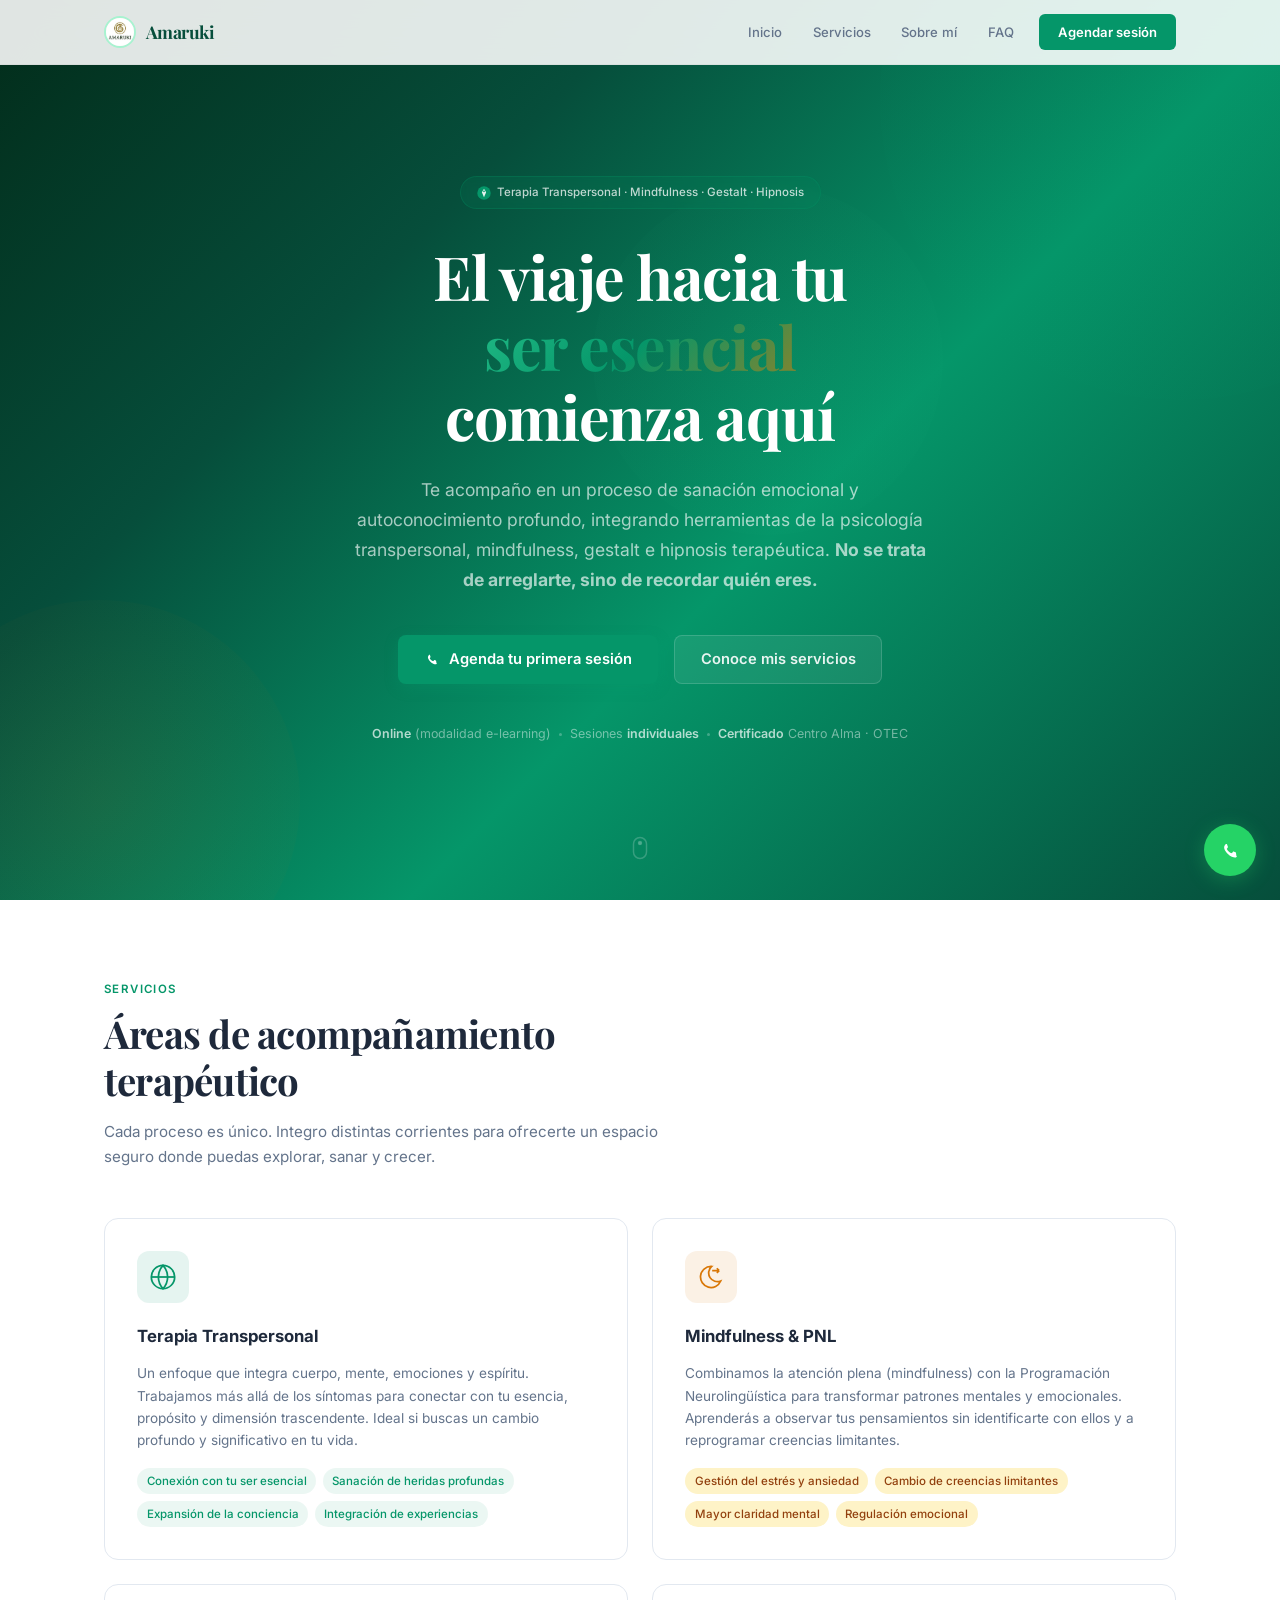
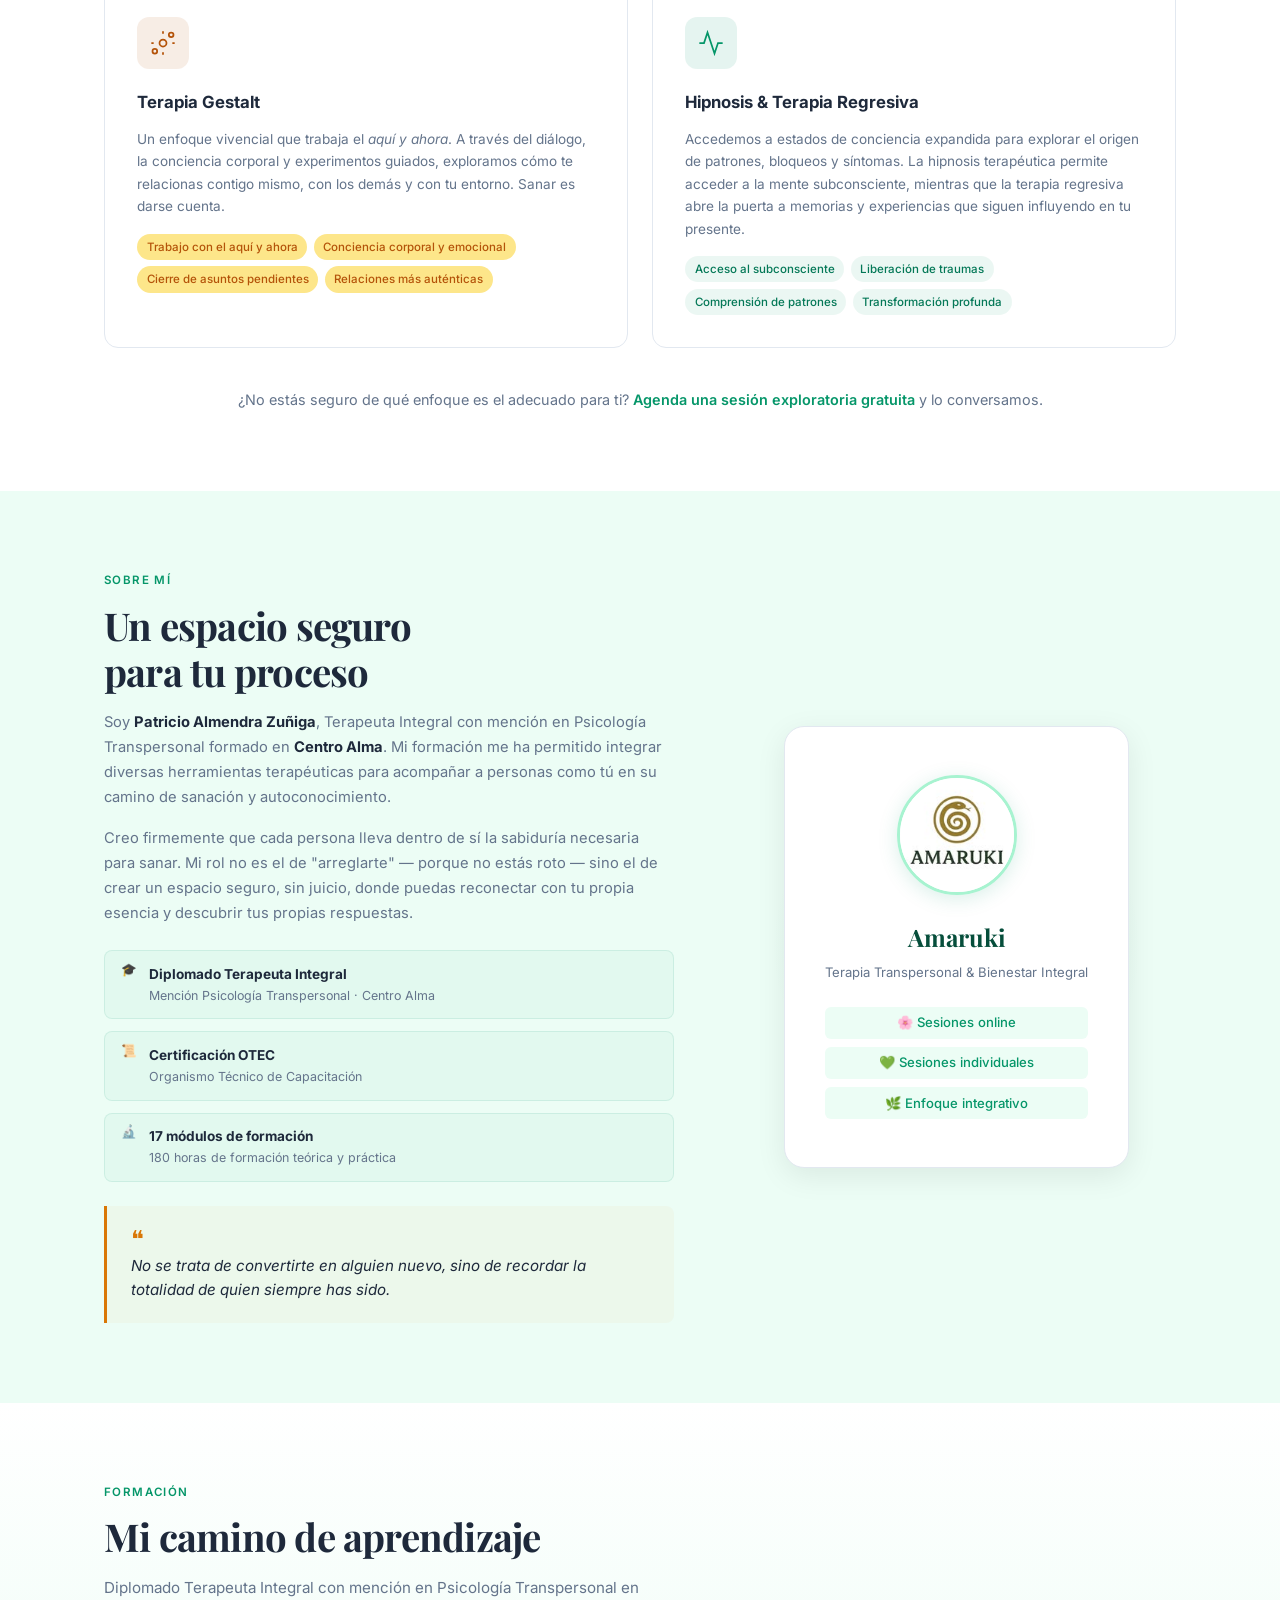
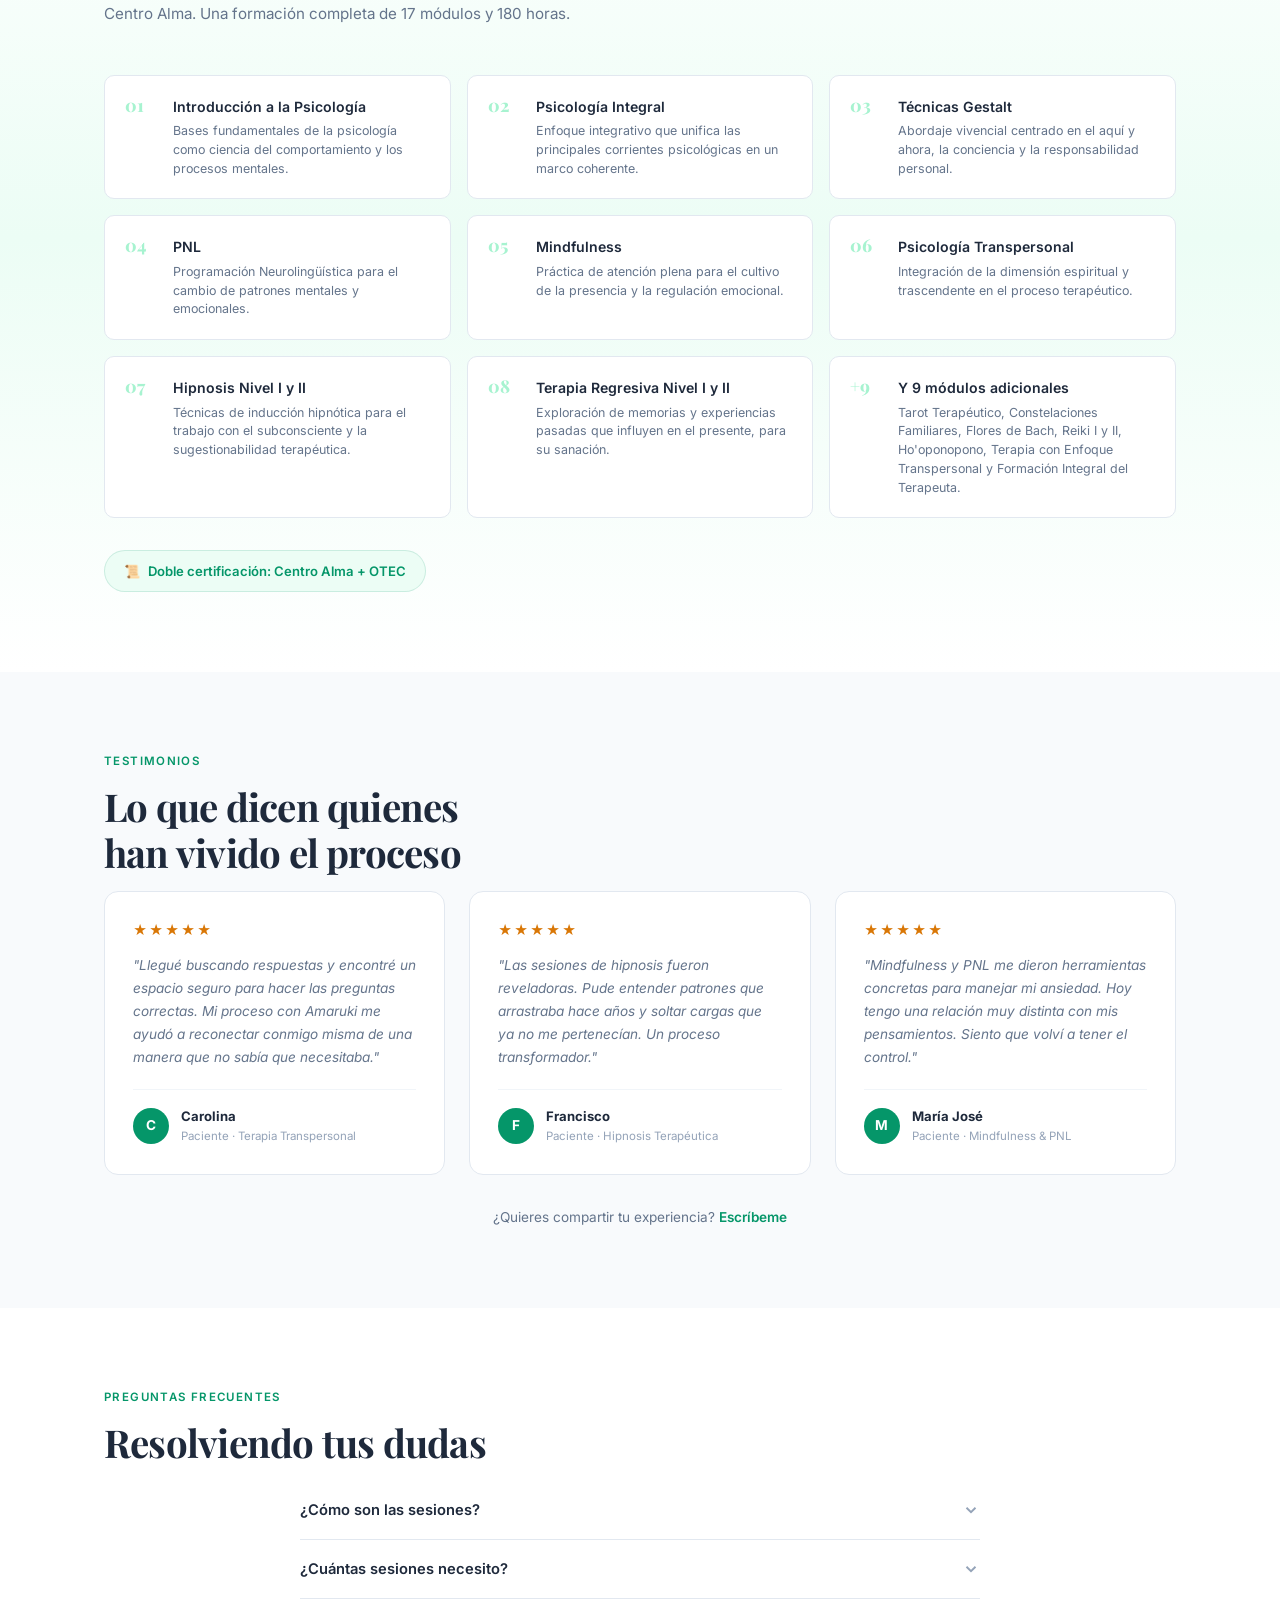
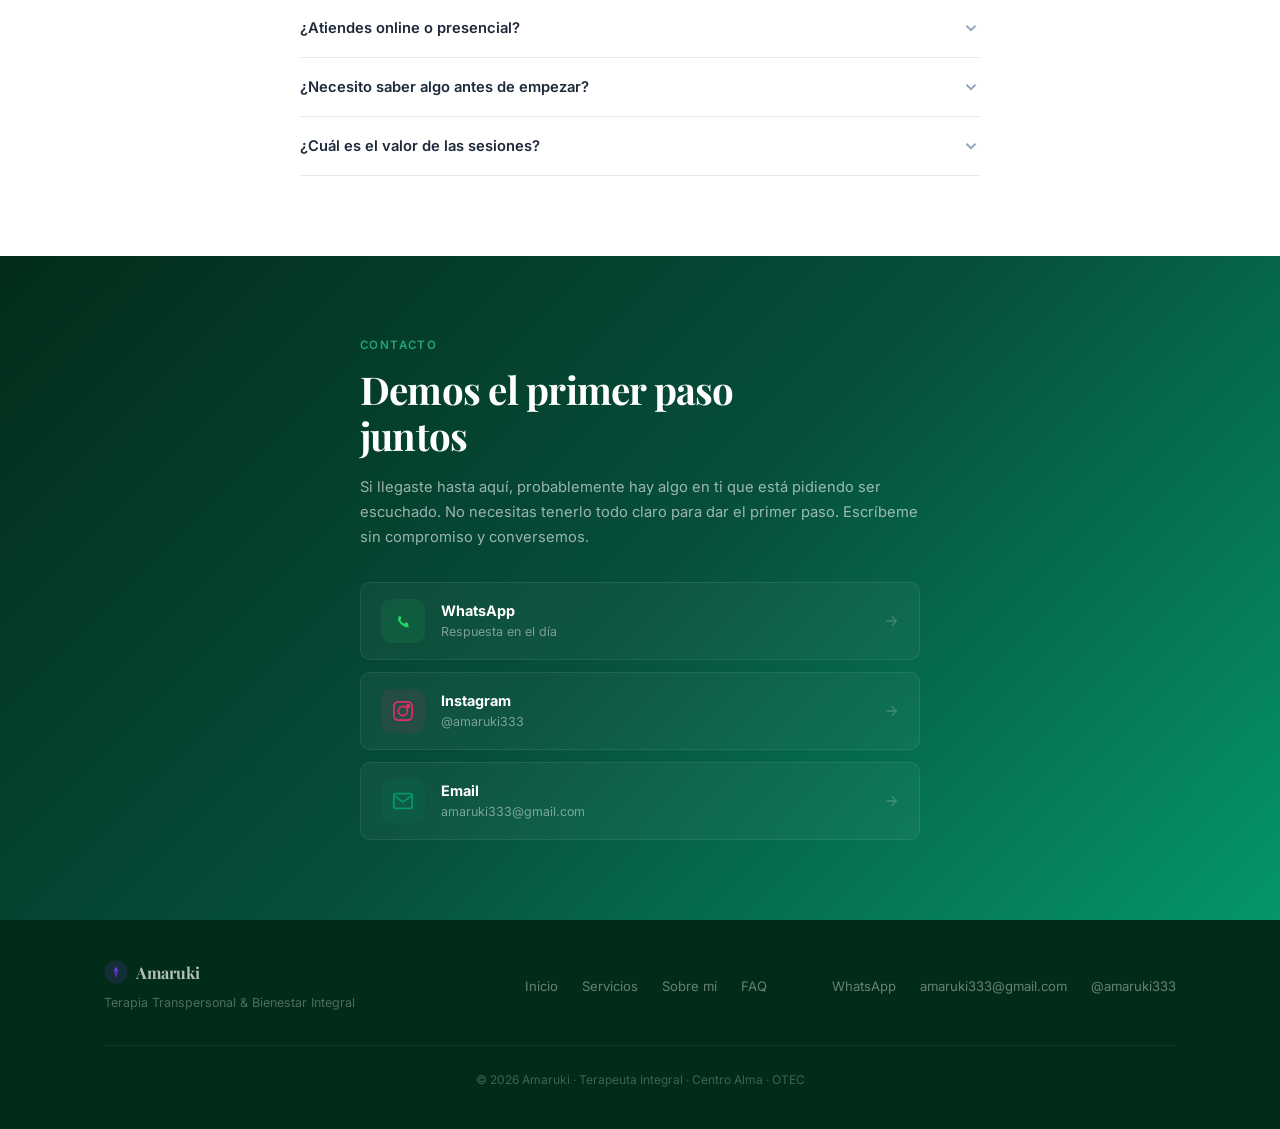
==== commit 5261a87e: "🗑️ Eliminado formulario de contacto, se simplifica a solo métodos directos" ====
--- a/index.html
+++ b/index.html
@@ -488,7 +488,7 @@
   <!-- ═══ CONTACTO ═══ -->
   <section class="section section-contacto" id="contacto">
     <div class="container">
-      <div class="contacto-grid">
+      <div class="contacto-grid" style="grid-template-columns:1fr;max-width:560px;margin:0 auto">
         <div class="contacto-info" data-aos>
           <div class="section-label">Contacto</div>
           <h2 class="section-title">Demos el primer paso<br/>juntos</h2>
@@ -532,62 +532,7 @@
           </div>
         </div>
 
-        <div class="contacto-form-wrapper" data-aos>
-          <!-- ═══ FORMSPREE — Formulario funcional ═══
-            🔧 Para activarlo:
-            1. Ve a https://formspree.io/ y crea una cuenta gratis con amaruki333@gmail.com
-            2. Crea un nuevo formulario y copia el FORM_ID que te den (ej: xyzabcde)
-            3. Reemplaza 'TU_FORM_ID' abajo con ese ID
-            4. ¡Listo! Los mensajes te llegarán a tu correo
-          -->
-          <form class="contacto-form" id="contactForm" action="https://formspree.io/f/TU_FORM_ID" method="POST">
-            <div class="form-row">
-              <div class="form-group">
-                <label for="formName">Nombre</label>
-                <input type="text" id="formName" name="name" required placeholder="Tu nombre" />
-              </div>
-              <div class="form-group">
-                <label for="formEmail">Email</label>
-                <input type="email" id="formEmail" name="_replyto" required placeholder="tu@email.cl" />
-              </div>
-            </div>
-            <div class="form-group">
-              <label for="formPhone">WhatsApp / Teléfono</label>
-              <input type="tel" id="formPhone" name="phone" placeholder="+56 9 XXXX XXXX" />
-            </div>
-            <div class="form-group">
-              <label for="formInterest">¿Qué te interesa?</label>
-              <select id="formInterest" name="interest">
-                <option value="">Selecciona una opción</option>
-                <option value="transpersonal">Terapia Transpersonal</option>
-                <option value="mindfulness">Mindfulness & PNL</option>
-                <option value="gestalt">Terapia Gestalt</option>
-                <option value="hipnosis">Hipnosis & Terapia Regresiva</option>
-                <option value="no-seguro">No estoy seguro / Quiero orientación</option>
-                <option value="otro">Otro</option>
-              </select>
-            </div>
-            <div class="form-group">
-              <label for="formMessage">Mensaje</label>
-              <textarea id="formMessage" name="message" rows="4" placeholder="Cuéntame brevemente qué te trae o qué necesitas saber..."></textarea>
-            </div>
-            <!-- Honeypot anti-spam (los bots lo llenan, los humanos no) -->
-            <input type="text" name="_gotcha" style="display:none" />
-            <!-- Asunto personalizado para identificar el mensaje -->
-            <input type="hidden" name="_subject" value="Nuevo contacto desde Amaruki.cl" />
-            <button type="submit" class="btn btn-primary btn-full" id="formSubmitBtn">
-              Enviar mensaje
-              <svg width="16" height="16" viewBox="0 0 24 24" fill="none" stroke="currentColor" stroke-width="2.5"><path d="M22 2L11 13"/><path d="M22 2L15 22L11 13L2 9L22 2Z"/></svg>
-            </button>
-            <p class="form-nota" id="formNota">Te responderé a la brevedad. Sin spam, sin compromiso.</p>
-            <div class="form-error" id="formError" style="display:none"></div>
-          </form>
-          <div class="form-exito" id="formExito" style="display:none">
-            <div class="form-exito-icon">✓</div>
-            <h3>Mensaje enviado</h3>
-            <p>Gracias por escribirme. Te responderé a la brevedad para coordinar nuestra conversación.</p>
-          </div>
-        </div>
+
       </div>
     </div>
   </section>
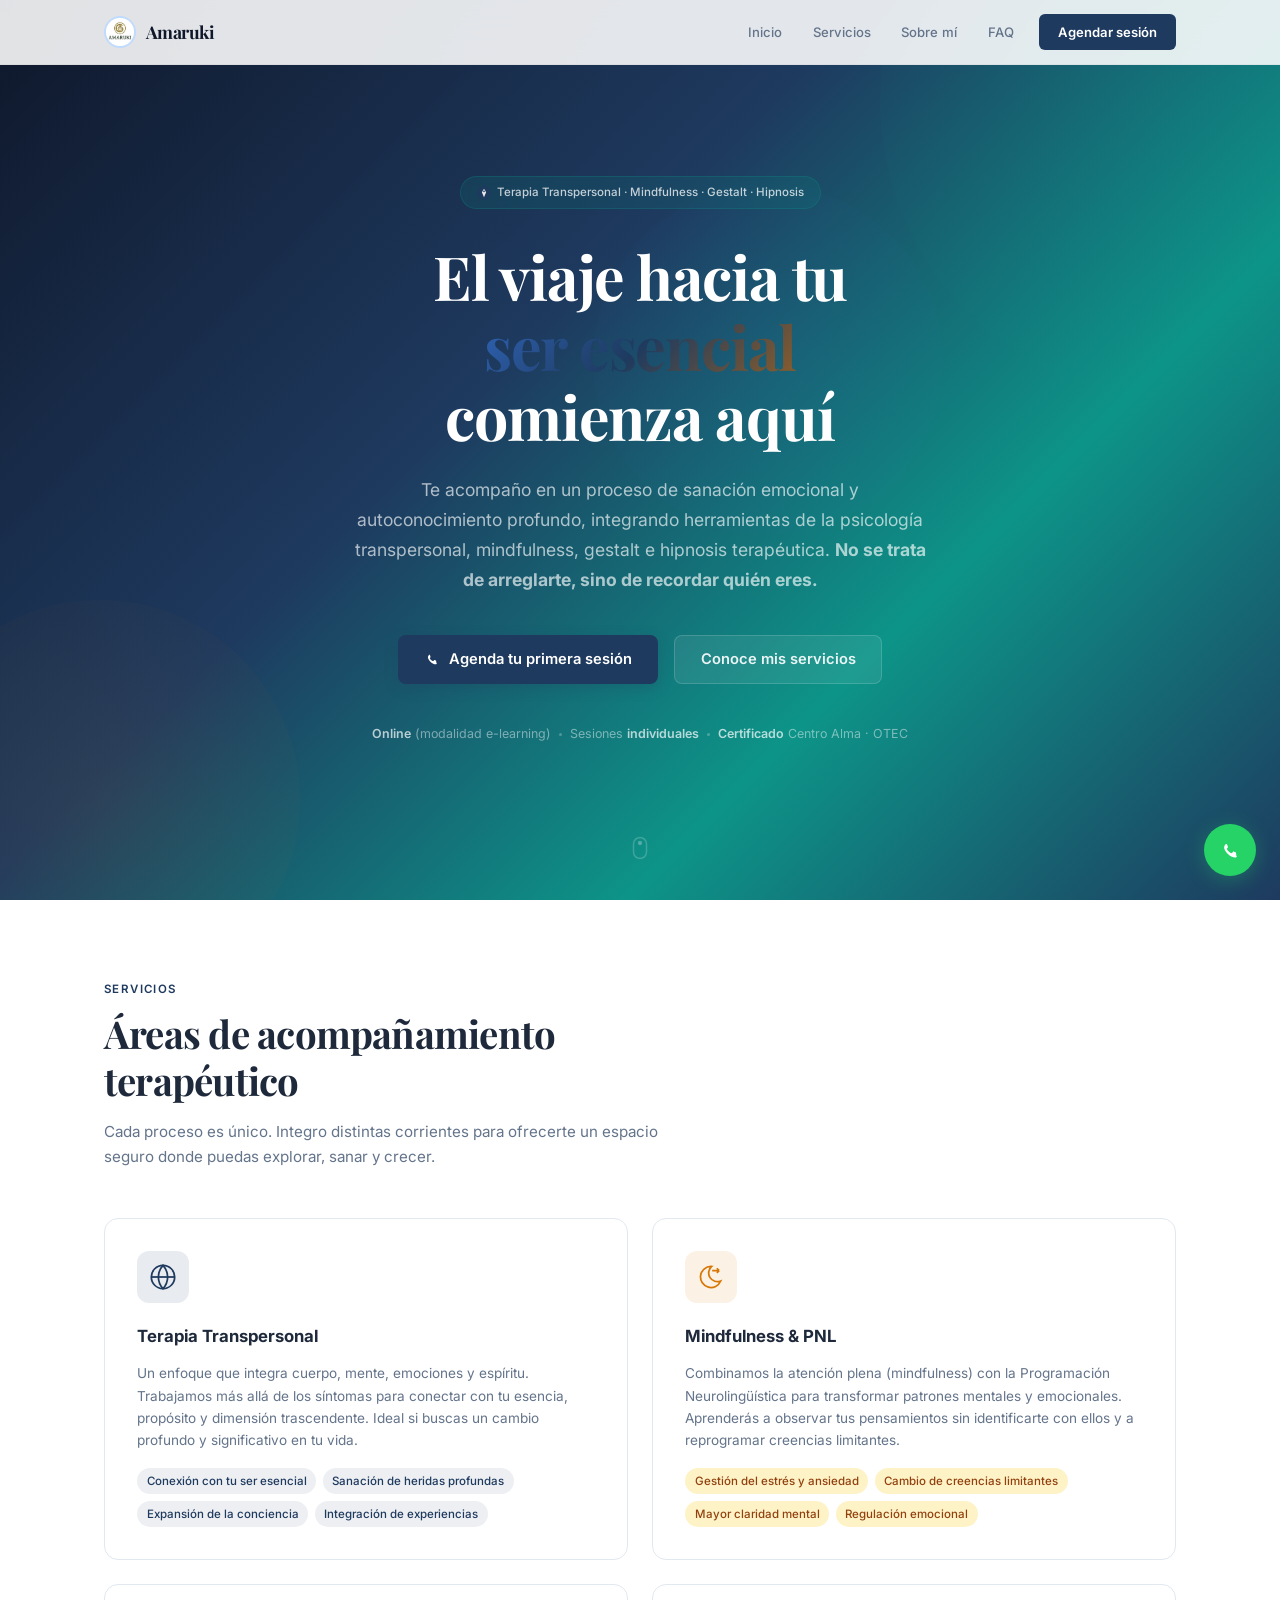
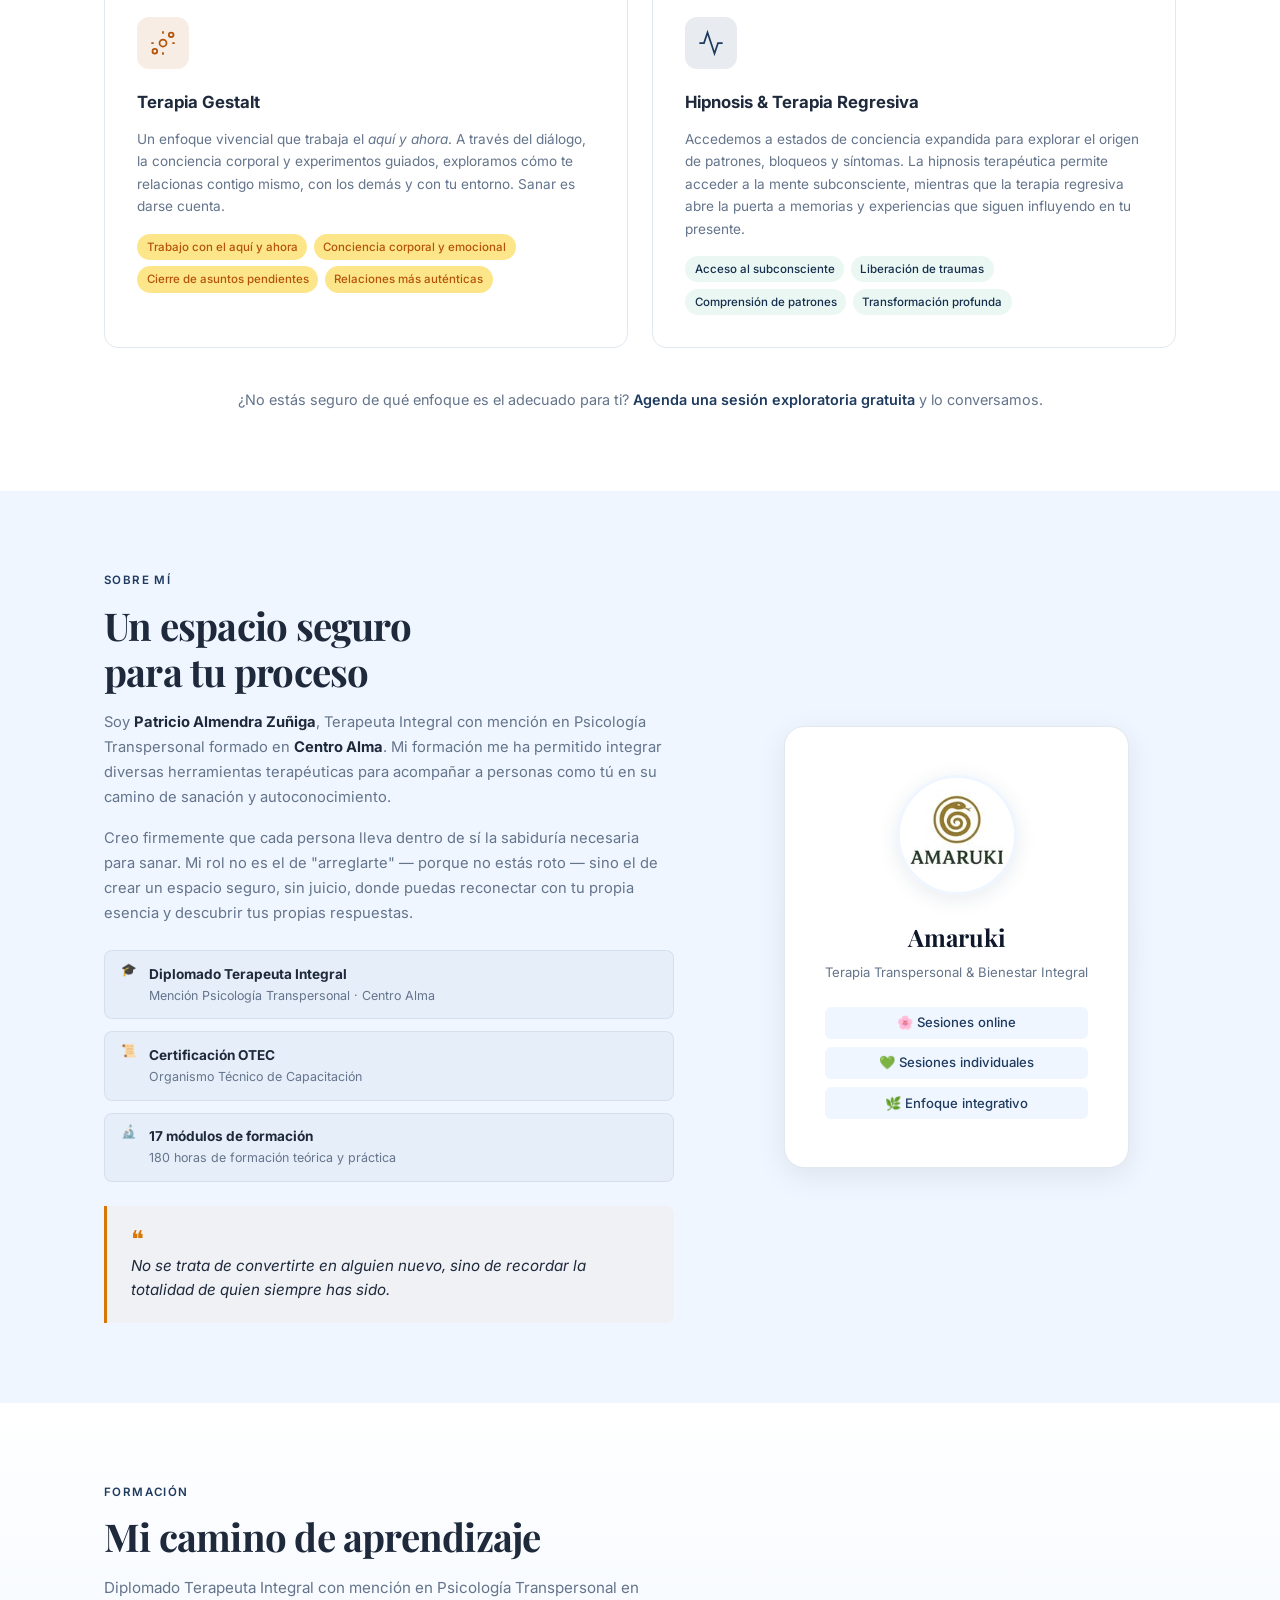
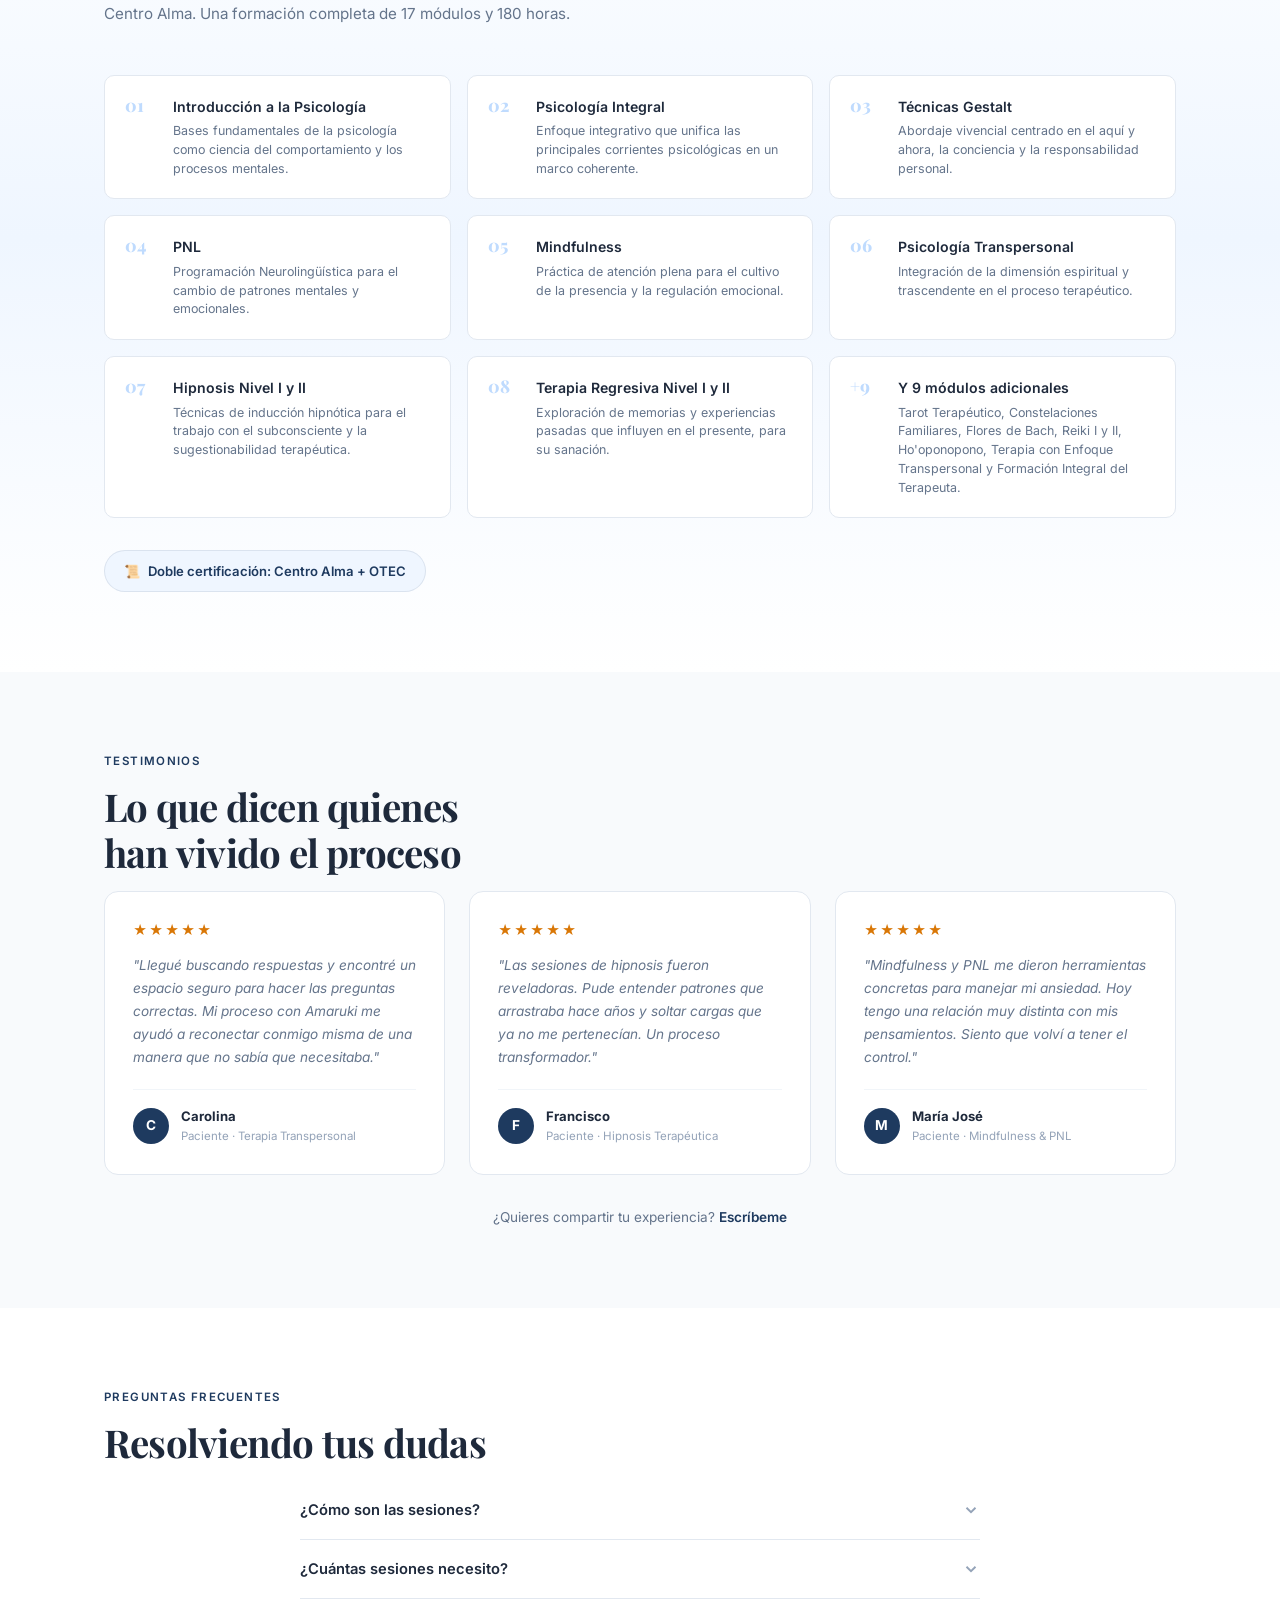
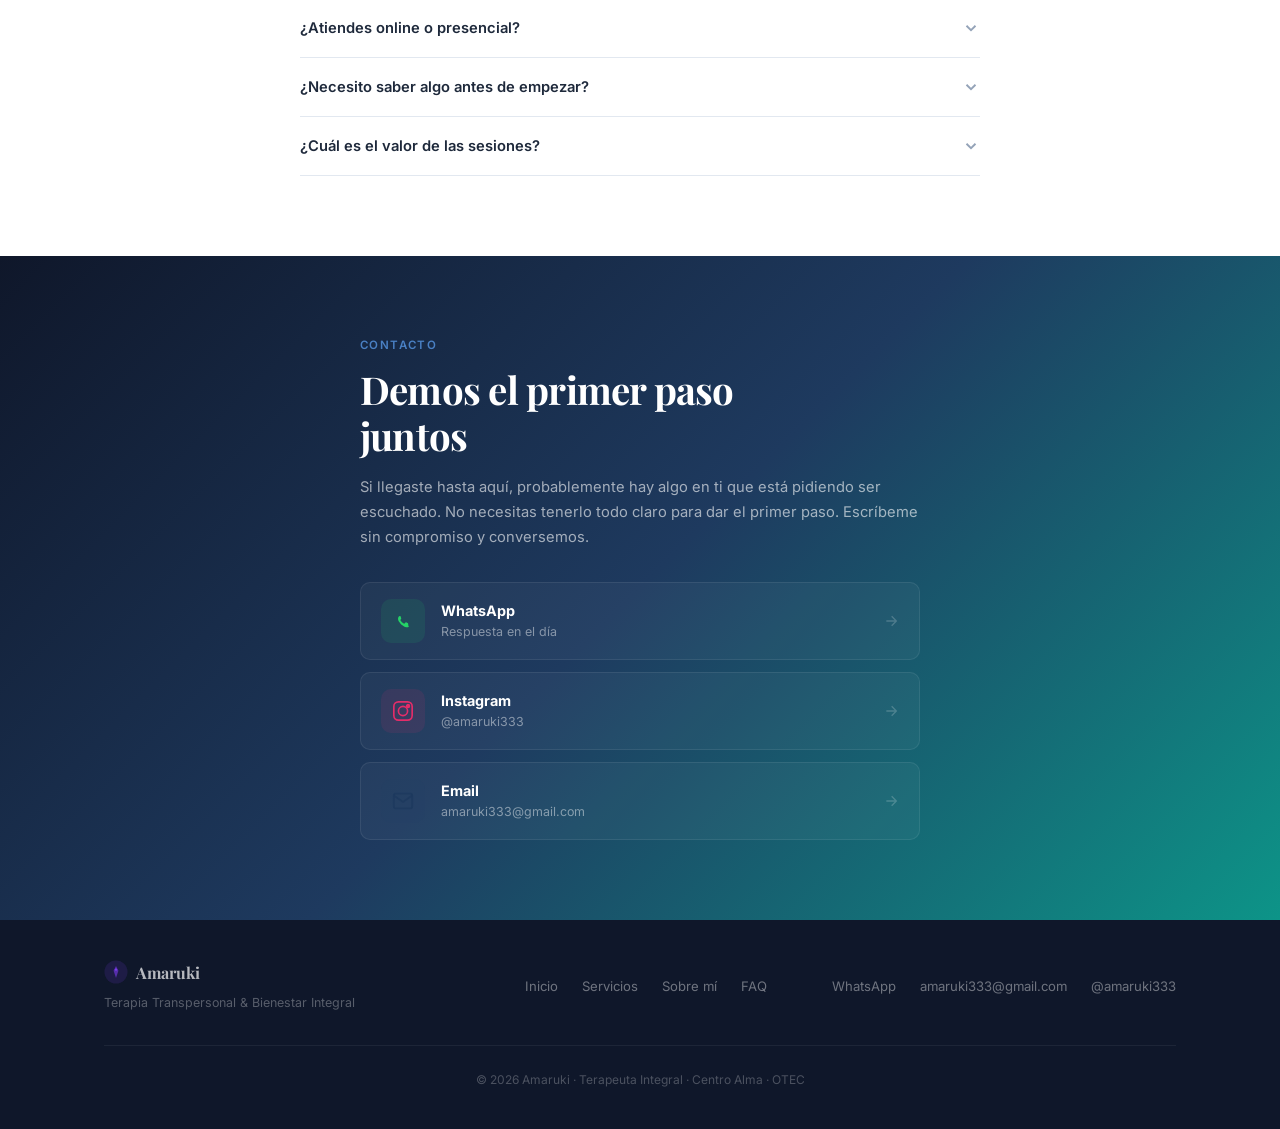
==== commit 84a7349e: "🎨 Paleta profesional: azul profundo + teal + oro. Menú móvil sólido." ====
--- a/index.html
+++ b/index.html
@@ -48,9 +48,9 @@
     <div class="hero-content">
       <div class="hero-badge">
         <svg width="14" height="14" viewBox="0 0 100 100" fill="none" style="vertical-align:middle;margin-right:6px">
-          <circle cx="50" cy="50" r="48" fill="#059669"/>
+          <circle cx="50" cy="50" r="48" fill="#1E3A5F"/>
           <path d="M50 20 L65 45 L50 80 L35 45 Z" fill="white" opacity="0.9"/>
-          <circle cx="50" cy="38" r="6" fill="#059669"/>
+          <circle cx="50" cy="38" r="6" fill="#1E3A5F"/>
         </svg>
         Terapia Transpersonal · Mindfulness · Gestalt · Hipnosis
       </div>
@@ -108,7 +108,7 @@
         <!-- Terapia Transpersonal -->
         <div class="servicio-card" data-aos>
           <div class="servicio-icon-wrapper">
-            <div class="servicio-icon" style="background:rgba(5,150,105,0.1);color:#059669">
+            <div class="servicio-icon" style="background:rgba(30,58,95,0.1);color:#1E3A5F">
               <svg width="28" height="28" viewBox="0 0 24 24" fill="none" stroke="currentColor" stroke-width="1.5">
                 <circle cx="12" cy="12" r="10"/>
                 <path d="M12 2a15.3 15.3 0 014 10 15.3 15.3 0 01-4 10 15.3 15.3 0 01-4-10A15.3 15.3 0 0112 2z"/>
@@ -186,7 +186,7 @@
         <!-- Hipnosis y Terapia Regresiva -->
         <div class="servicio-card" data-aos>
           <div class="servicio-icon-wrapper">
-            <div class="servicio-icon" style="background:rgba(5,150,105,0.1);color:#059669">
+            <div class="servicio-icon" style="background:rgba(30,58,95,0.1);color:#1E3A5F">
               <svg width="28" height="28" viewBox="0 0 24 24" fill="none" stroke="currentColor" stroke-width="1.5">
                 <path d="M22 12h-4l-3 9L9 3l-3 9H2"/>
               </svg>
@@ -520,7 +520,7 @@
               <svg class="contacto-arrow" width="16" height="16" viewBox="0 0 24 24" fill="none" stroke="currentColor" stroke-width="2"><path d="M5 12h14M13 5l7 7-7 7"/></svg>
             </a>
             <a href="mailto:amaruki333@gmail.com" class="contacto-metodo">
-              <div class="contacto-metodo-icon" style="background:rgba(5,150,105,0.1);color:#059669">
+              <div class="contacto-metodo-icon" style="background:rgba(30,58,95,0.1);color:#1E3A5F">
                 <svg width="22" height="22" viewBox="0 0 24 24" fill="none" stroke="currentColor" stroke-width="2"><path d="M4 4h16c1.1 0 2 .9 2 2v12c0 1.1-.9 2-2 2H4c-1.1 0-2-.9-2-2V6c0-1.1.9-2 2-2z"/><polyline points="22,6 12,13 2,6"/></svg>
               </div>
               <div>
--- a/styles.css
+++ b/styles.css
@@ -3,21 +3,24 @@
    ═══════════════════════════════════════════════════════ */
 
 :root {
-  --primary: #059669;
-  --primary-dark: #047857;
-  --primary-darker: #065F46;
-  --primary-light: #34D399;
-  --primary-lighter: #A7F3D0;
-  --primary-bg: #ECFDF5;
+  --primary: #1E3A5F;
+  --primary-dark: #152E4D;
+  --primary-darker: #0F1F3D;
+  --primary-light: #3B82F6;
+  --primary-lighter: #BFDBFE;
+  --primary-bg: #EFF6FF;
 
   --gold: #D97706;
   --gold-light: #FEF3C7;
   --gold-glow: rgba(217,119,6,0.15);
 
+  --teal: #0D9488;
+  --teal-light: #CCFBF1;
+
   --terracotta: #B45309;
   --terracotta-light: #FDE68A;
 
-  --serpent-dark: #064E3B;
+  --serpent-dark: #0F172A;
 
   --gray-50: #F8FAFC;
   --gray-100: #F1F5F9;
@@ -40,7 +43,7 @@
   --shadow: 0 1px 3px rgba(0,0,0,0.04);
   --shadow-md: 0 4px 16px rgba(0,0,0,0.06);
   --shadow-lg: 0 8px 30px rgba(0,0,0,0.08);
-  --shadow-xl: 0 20px 60px rgba(5,150,105,0.15);
+  --shadow-xl: 0 20px 60px rgba(30,58,95,0.12);
 }
 
 /* ── Reset ── */
@@ -49,9 +52,9 @@
 body { font-family: var(--font); background: #fff; color: var(--text); line-height: 1.6; overflow-x: hidden; }
 a { text-decoration: none; color: inherit; }
 button { font-family: inherit; cursor: pointer; border: none; background: none; }
-::selection { background: rgba(5,150,105,0.15); color: var(--text); }
+::selection { background: rgba(30,58,95,0.12); color: var(--text); }
 ::-webkit-scrollbar { width: 5px; }
-::-webkit-scrollbar-thumb { background: rgba(5,150,105,0.2); border-radius: 99px; }
+::-webkit-scrollbar-thumb { background: rgba(30,58,95,0.15); border-radius: 99px; }
 
 .container { max-width: 1120px; margin: 0 auto; padding: 0 1.5rem; }
 
@@ -151,7 +154,7 @@
   transition: box-shadow 0.3s, transform 0.3s, background 0.3s;
 }
 .nav.scrolled {
-  box-shadow: 0 1px 20px rgba(5,150,105,0.06);
+  box-shadow: 0 1px 20px rgba(30,58,95,0.08);
   background: rgba(255,255,255,0.95);
 }
 .nav.hidden { transform: translateY(-100%); }
@@ -177,7 +180,7 @@
   padding: 0.4rem 0.9rem; border-radius: 6px; font-size: 0.82rem;
   font-weight: 500; color: var(--text-sec); transition: all 0.2s;
 }
-.nav-link:hover { color: var(--primary-dark); background: rgba(5,150,105,0.04); }
+.nav-link:hover { color: var(--primary-dark); background: rgba(30,58,95,0.04); }
 
 .nav-cta {
   padding: 0.45rem 1.2rem; border-radius: 6px; font-size: 0.82rem; font-weight: 600;
@@ -202,11 +205,11 @@
 .btn-full { width: 100%; justify-content: center; }
 
 .btn-primary {
-  background: var(--primary); color: white; box-shadow: 0 4px 14px rgba(5,150,105,0.3);
+  background: var(--primary); color: white; box-shadow: 0 4px 14px rgba(30,58,95,0.25);
 }
 .btn-primary:hover {
   background: var(--primary-dark); transform: translateY(-2px);
-  box-shadow: 0 6px 20px rgba(5,150,105,0.4);
+  box-shadow: 0 6px 20px rgba(30,58,95,0.35);
 }
 
 .btn-ghost {
@@ -222,7 +225,7 @@
 .hero {
   position: relative; min-height: 100vh; display: flex; align-items: center;
   overflow: hidden;
-  background: linear-gradient(135deg, #022C1A 0%, #064E3B 30%, #059669 60%, #064E3B 100%);
+  background: linear-gradient(135deg, #0F172A 0%, #1E3A5F 40%, #0D9488 70%, #1E3A5F 100%);
 }
 
 .hero-bg {
@@ -234,7 +237,7 @@
 }
 .hero-shape-1 {
   width: 600px; height: 600px; top: -200px; right: -200px;
-  background: radial-gradient(circle, #059669, transparent);
+  background: radial-gradient(circle, #0D9488, transparent);
   animation-delay: 0s;
 }
 .hero-shape-2 {
@@ -246,7 +249,7 @@
 .hero-shape-3 {
   width: 350px; height: 350px; top: 40%; left: 60%;
   transform: translate(-50%, -50%);
-  background: radial-gradient(circle, #34D399, transparent);
+  background: radial-gradient(circle, #3B82F6, transparent);
   animation-delay: -5s;
   opacity: 0.06;
 }
@@ -267,8 +270,8 @@
 .hero-badge {
   display: inline-flex; align-items: center;
   padding: 0.4rem 1rem; border-radius: 99px; font-size: 0.72rem; font-weight: 500;
-  background: rgba(5,150,105,0.15); color: rgba(255,255,255,0.75);
-  border: 1px solid rgba(5,150,105,0.25);
+  background: rgba(13,148,136,0.15); color: rgba(255,255,255,0.75);
+  border: 1px solid rgba(13,148,136,0.25);
   margin-bottom: 2rem; backdrop-filter: blur(4px);
 }
 
@@ -280,7 +283,7 @@
 }
 .hero-line { display: block; }
 .hero-accent {
-  background: linear-gradient(135deg, #34D399, #059669, #D97706);
+  background: linear-gradient(135deg, #3B82F6, #1E3A5F, #D97706);
   -webkit-background-clip: text; -webkit-text-fill-color: transparent;
   background-clip: text;
 }
@@ -325,7 +328,7 @@
   background: linear-gradient(180deg, #fff 0%, var(--primary-bg) 50%, #fff 100%);
 }
 .section-contacto {
-  background: linear-gradient(135deg, #022C1A 0%, #064E3B 50%, #059669 100%);
+  background: linear-gradient(135deg, #0F172A 0%, #1E3A5F 50%, #0D9488 100%);
   color: white;
 }
 
@@ -334,7 +337,7 @@
   letter-spacing: 0.12em; color: var(--primary);
   margin-bottom: 0.75rem;
 }
-.section-contacto .section-label { color: rgba(52,211,153,0.7); }
+.section-contacto .section-label { color: rgba(96,165,250,0.7); }
 
 .section-title {
   font-family: var(--font-display);
@@ -386,7 +389,7 @@
 
 .servicio-card:nth-child(2)::before { background: var(--gold); }
 .servicio-card:nth-child(3)::before { background: var(--terracotta); }
-.servicio-card:nth-child(4)::before { background: var(--primary-light); }
+.servicio-card:nth-child(4)::before { background: var(--teal); }
 
 .servicio-icon-wrapper { margin-bottom: 1.25rem; }
 .servicio-icon {
@@ -396,7 +399,7 @@
 }
 .servicio-card:hover .servicio-icon {
   transform: scale(1.1) rotate(-5deg);
-  box-shadow: 0 0 30px rgba(5,150,105,0.15);
+  box-shadow: 0 0 30px rgba(30,58,95,0.1);
 }
 
 .servicio-titulo {
@@ -415,7 +418,7 @@
   font-size: 0.72rem; padding: 0.25rem 0.6rem; border-radius: 99px;
   background: var(--gray-100); color: var(--text-sec); font-weight: 500;
 }
-.servicio-card:nth-child(1) .servicio-beneficios li { background: rgba(5,150,105,0.08); color: var(--primary); }
+.servicio-card:nth-child(1) .servicio-beneficios li { background: rgba(30,58,95,0.08); color: var(--primary); }
 .servicio-card:nth-child(2) .servicio-beneficios li { background: var(--gold-light); color: #92400E; }
 .servicio-card:nth-child(3) .servicio-beneficios li { background: var(--terracotta-light); color: var(--terracotta); }
 .servicio-card:nth-child(4) .servicio-beneficios li { background: rgba(5,150,105,0.08); color: var(--primary-dark); }
@@ -449,7 +452,7 @@
 .sobre-credencial {
   display: flex; align-items: flex-start; gap: 0.75rem;
   padding: 0.8rem 1rem; border-radius: 8px;
-  background: rgba(5,150,105,0.04); border: 1px solid rgba(5,150,105,0.1);
+  background: rgba(30,58,95,0.04); border: 1px solid rgba(30,58,95,0.08);
 }
 .sobre-credencial-icon { font-size: 1.2rem; line-height: 1; }
 .sobre-credencial strong {
@@ -482,7 +485,7 @@
 }
 .sobre-card-glow::before {
   content: ''; position: absolute; inset: -20px;
-  background: radial-gradient(circle at center, rgba(5,150,105,0.12), transparent 60%);
+  background: radial-gradient(circle at center, rgba(30,58,95,0.1), transparent 60%);
   border-radius: 50%; animation: glowEmerald 4s ease-in-out infinite;
 }
 .sobre-card {
@@ -496,8 +499,8 @@
 .sobre-card-icon { margin-bottom: 1rem; }
 .sobre-logo {
   width: 120px; height: 120px; border-radius: 50%;
-  object-fit: cover; border: 3px solid var(--primary-lighter);
-  box-shadow: 0 4px 20px rgba(5,150,105,0.15);
+  object-fit: cover;  border: 3px solid var(--primary-bg);
+  box-shadow: 0 4px 20px rgba(30,58,95,0.1);
   transition: transform 0.3s;
 }
 .sobre-card:hover .sobre-logo { transform: scale(1.03); }
@@ -517,7 +520,7 @@
   color: var(--primary); font-weight: 500;
   transition: background 0.2s;
 }
-.sobre-card-detalles span:hover { background: rgba(5,150,105,0.12); }
+.sobre-card-detalles span:hover { background: rgba(30,58,95,0.08); }
 
 /* ═══ FORMACIÓN ═══ */
 .formacion-grid {
@@ -531,7 +534,7 @@
 }
 .formacion-item:hover {
   border-color: var(--primary-lighter);
-  box-shadow: 0 4px 20px rgba(5,150,105,0.08);
+  box-shadow: 0 4px 20px rgba(30,58,95,0.06);
   transform: translateY(-2px);
 }
 .formacion-num {
@@ -552,11 +555,11 @@
   margin-top: 2rem; padding: 0.6rem 1.2rem;
   border-radius: 99px; font-size: 0.82rem; font-weight: 600;
   background: var(--primary-bg); color: var(--primary);
-  border: 1px solid rgba(5,150,105,0.15);
+  border: 1px solid rgba(30,58,95,0.1);
   transition: all 0.3s;
 }
 .formacion-badge:hover {
-  box-shadow: 0 0 20px rgba(5,150,105,0.1);
+  box-shadow: 0 0 20px rgba(30,58,95,0.08);
 }
 
 /* ═══ TESTIMONIOS ═══ */
@@ -657,7 +660,7 @@
 }
 .contacto-metodo:hover {
   background: rgba(255,255,255,0.08);
-  border-color: rgba(5,150,105,0.25);
+  border-color: rgba(13,148,136,0.3);
   transform: translateX(4px);
 }
 .contacto-metodo-icon {
@@ -672,7 +675,7 @@
   display: block; font-size: 0.78rem; color: rgba(255,255,255,0.45);
 }
 .contacto-arrow { margin-left: auto; color: rgba(255,255,255,0.2); transition: transform 0.2s, color 0.2s; }
-.contacto-metodo:hover .contacto-arrow { transform: translateX(3px); color: rgba(52,211,153,0.5); }
+.contacto-metodo:hover .contacto-arrow { transform: translateX(3px); color: rgba(96,165,250,0.5); }
 
 .contacto-form-wrapper {
   background: rgba(255,255,255,0.05);
@@ -682,7 +685,7 @@
   transition: box-shadow 0.3s;
 }
 .contacto-form-wrapper:hover {
-  box-shadow: 0 0 40px rgba(5,150,105,0.05);
+  box-shadow: 0 0 40px rgba(30,58,95,0.05);
 }
 
 .form-row { display: grid; grid-template-columns: 1fr 1fr; gap: 1rem; }
@@ -707,7 +710,7 @@
 .form-group textarea:focus {
   outline: none; border-color: var(--primary-light);
   background: rgba(255,255,255,0.08);
-  box-shadow: 0 0 0 3px rgba(5,150,105,0.15);
+  box-shadow: 0 0 0 3px rgba(30,58,95,0.1);
 }
 .form-group select {
   color: rgba(255,255,255,0.6); cursor: pointer;
@@ -715,7 +718,7 @@
   background-image: url("data:image/svg+xml,%3Csvg xmlns='http://www.w3.org/2000/svg' width='12' height='12' viewBox='0 0 24 24' fill='none' stroke='rgba(255,255,255,0.3)' stroke-width='2.5'%3E%3Cpolyline points='6 9 12 15 18 9'/%3E%3C/svg%3E");
   background-repeat: no-repeat; background-position: right 0.8rem center;
 }
-.form-group select option { background: #064E3B; color: white; }
+.form-group select option { background: #1E3A5F; color: white; }
 .form-group textarea { resize: vertical; min-height: 90px; }
 
 .form-nota {
@@ -737,7 +740,7 @@
 }
 .form-exito-icon {
   width: 56px; height: 56px; border-radius: 50%;
-  background: rgba(5,150,105,0.15); color: var(--primary-light);
+  background: rgba(13,148,136,0.15); color: var(--teal);
   display: flex; align-items: center; justify-content: center;
   margin: 0 auto 1rem; font-size: 1.5rem; font-weight: 700;
   animation: scaleIn 0.5s cubic-bezier(0.16,1,0.3,1);
@@ -753,7 +756,7 @@
 
 /* ═══ FOOTER ═══ */
 .footer {
-  background: #022C1A; color: rgba(255,255,255,0.5);
+  background: #0F172A; color: rgba(255,255,255,0.5);
   padding: 2.5rem 0;
 }
 .footer-grid {
@@ -771,7 +774,7 @@
   font-size: 0.82rem; color: rgba(255,255,255,0.4);
   transition: color 0.2s;
 }
-.footer-links a:hover, .footer-contact a:hover { color: rgba(52,211,153,0.7); }
+.footer-links a:hover, .footer-contact a:hover { color: rgba(96,165,250,0.7); }
 
 .footer-bottom {
   padding-top: 1.5rem; border-top: 1px solid rgba(255,255,255,0.06);
@@ -816,7 +819,7 @@
 @media (max-width: 768px) {
   .nav-links {
     position: fixed; top: 64px; left: 0; right: 0; bottom: 0;
-    background: rgba(255,255,255,0.98); backdrop-filter: blur(20px);
+    background: #ffffff; backdrop-filter: blur(20px);
     flex-direction: column; align-items: center; justify-content: flex-start;
     padding-top: 2rem; gap: 0.5rem;
     opacity: 0; pointer-events: none; transition: opacity 0.3s;
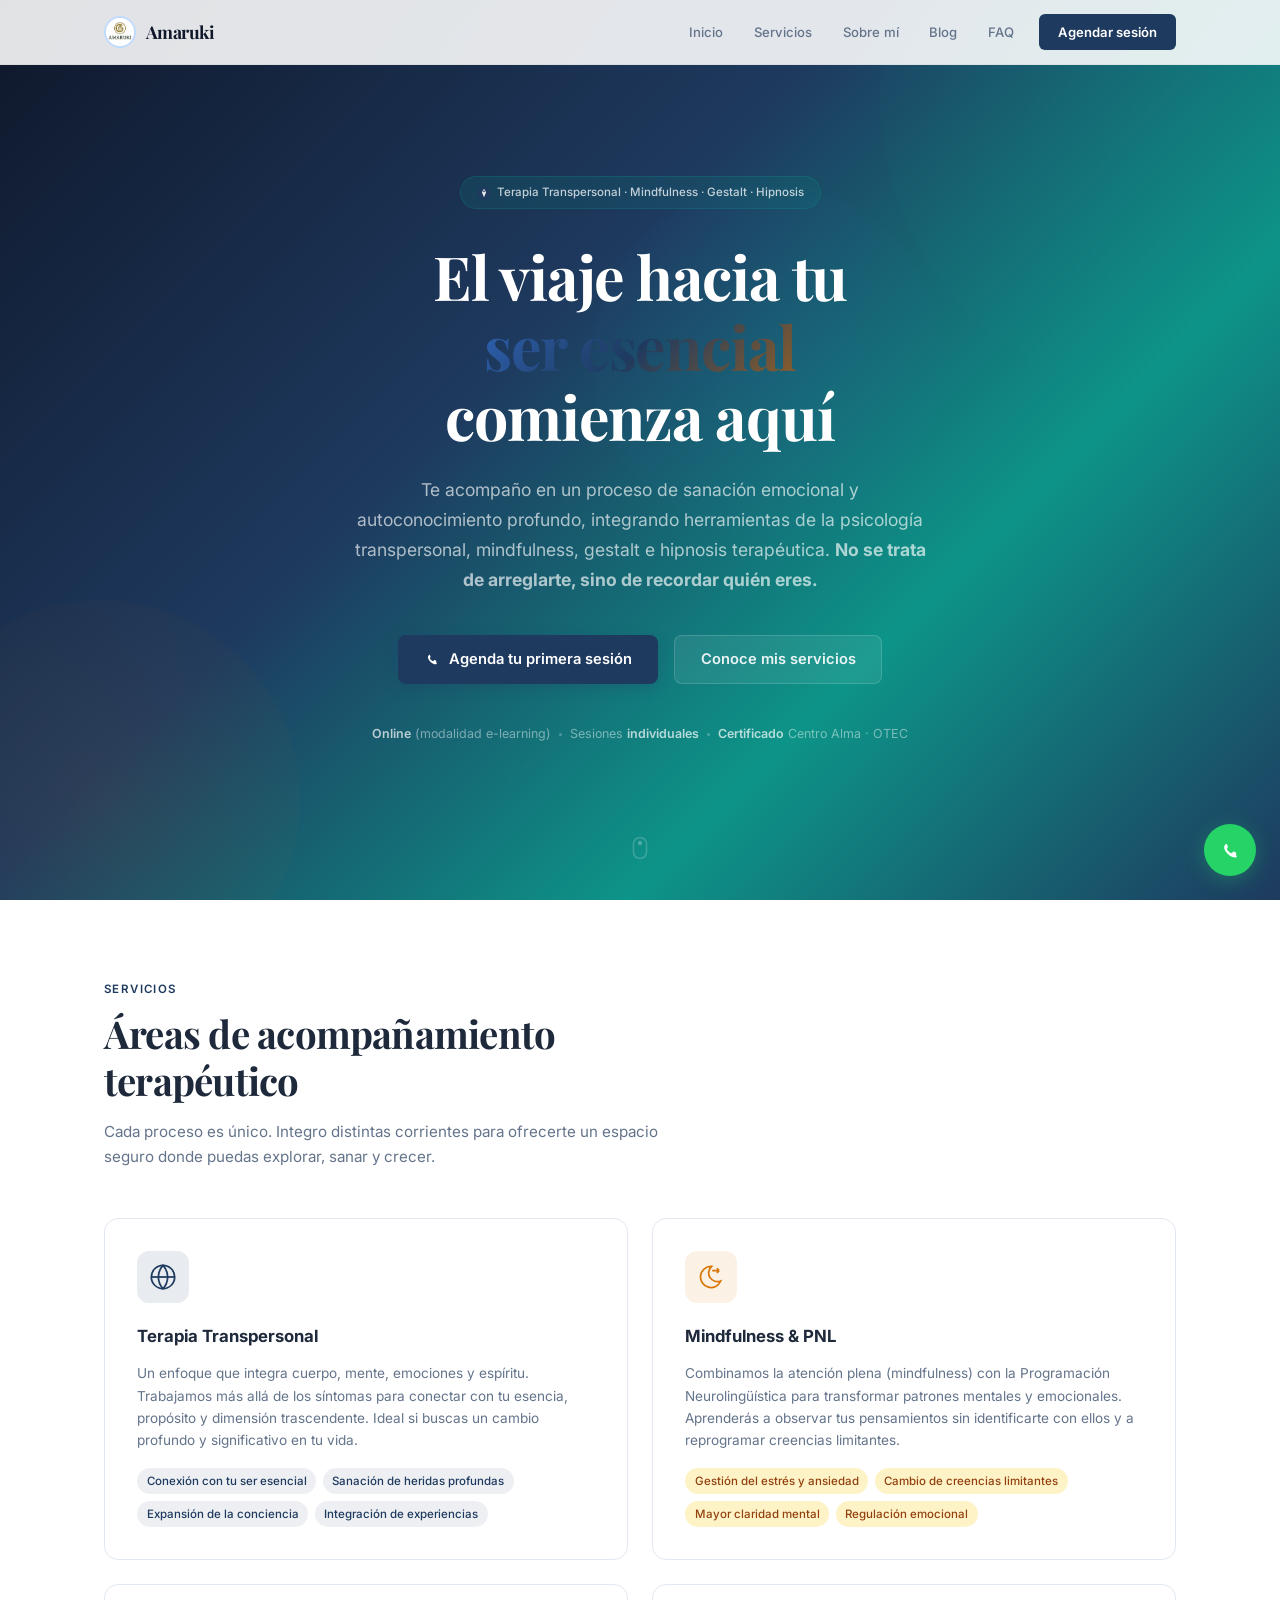
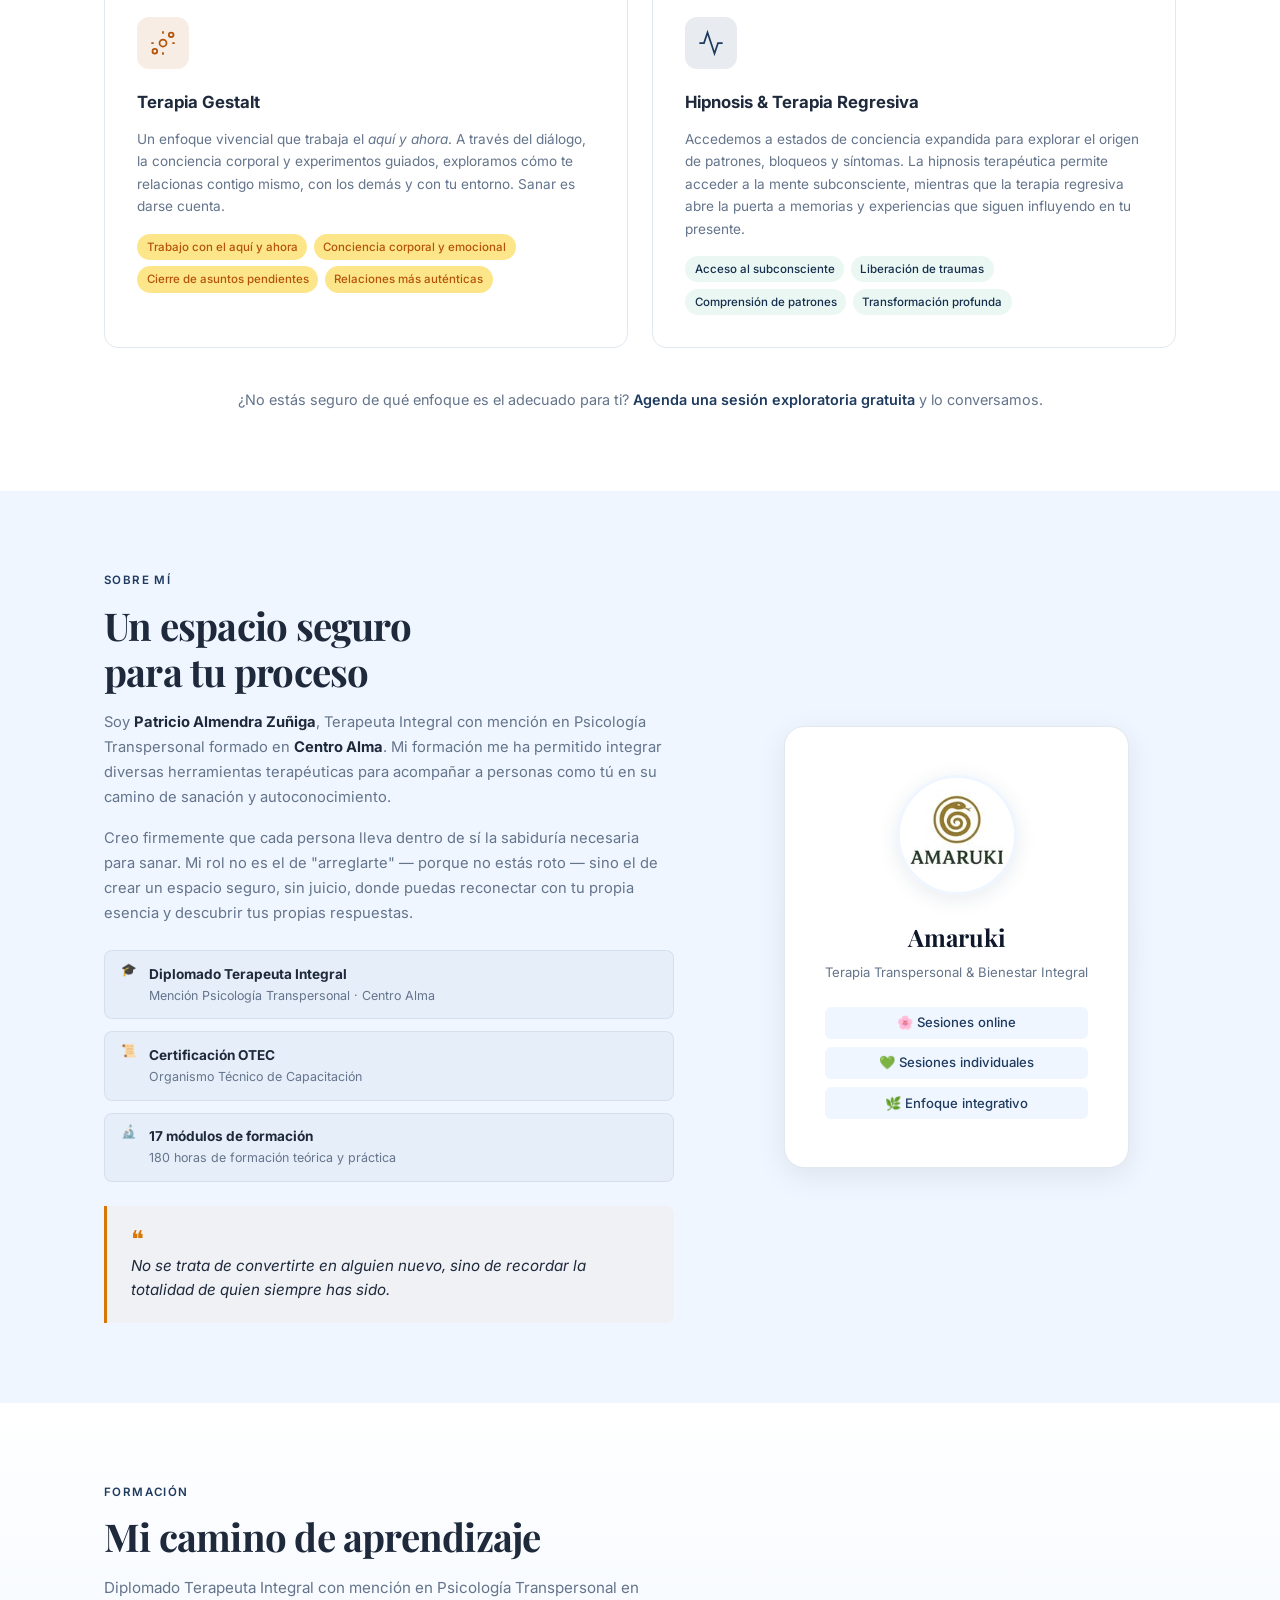
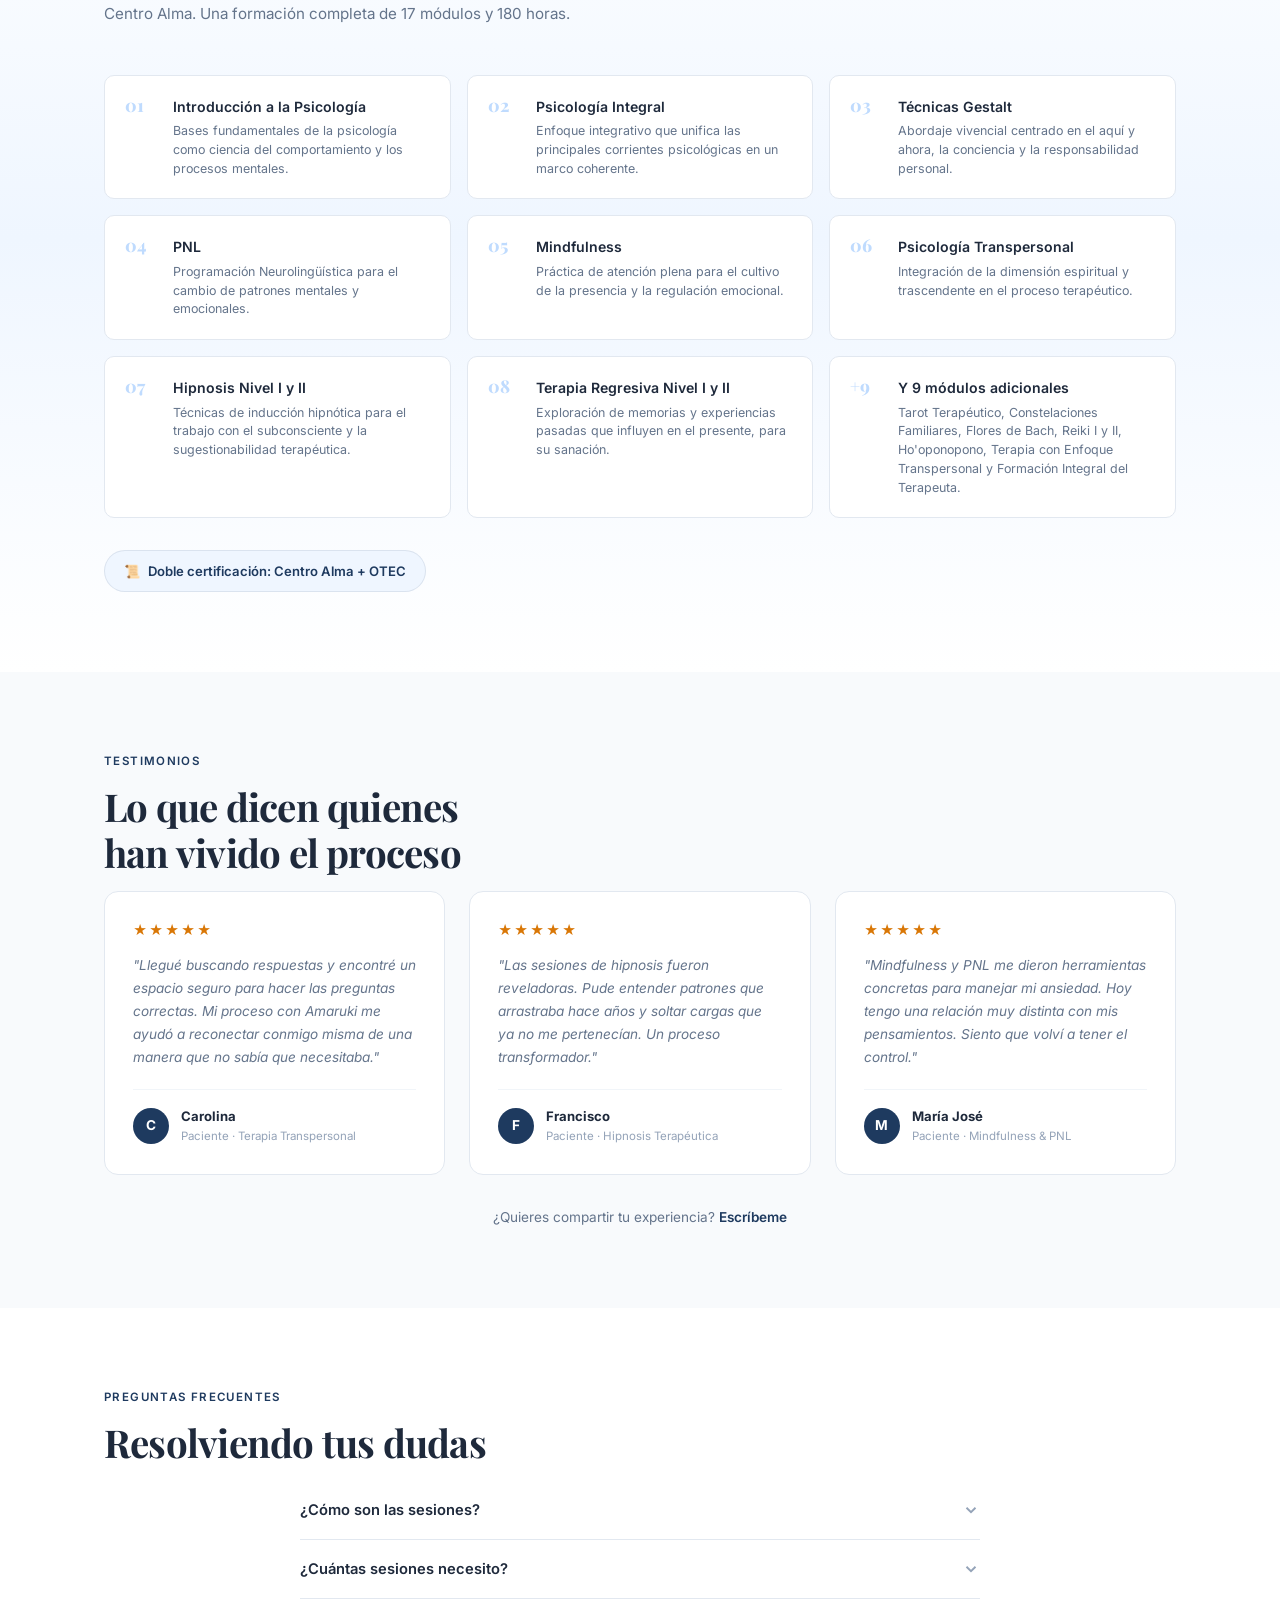
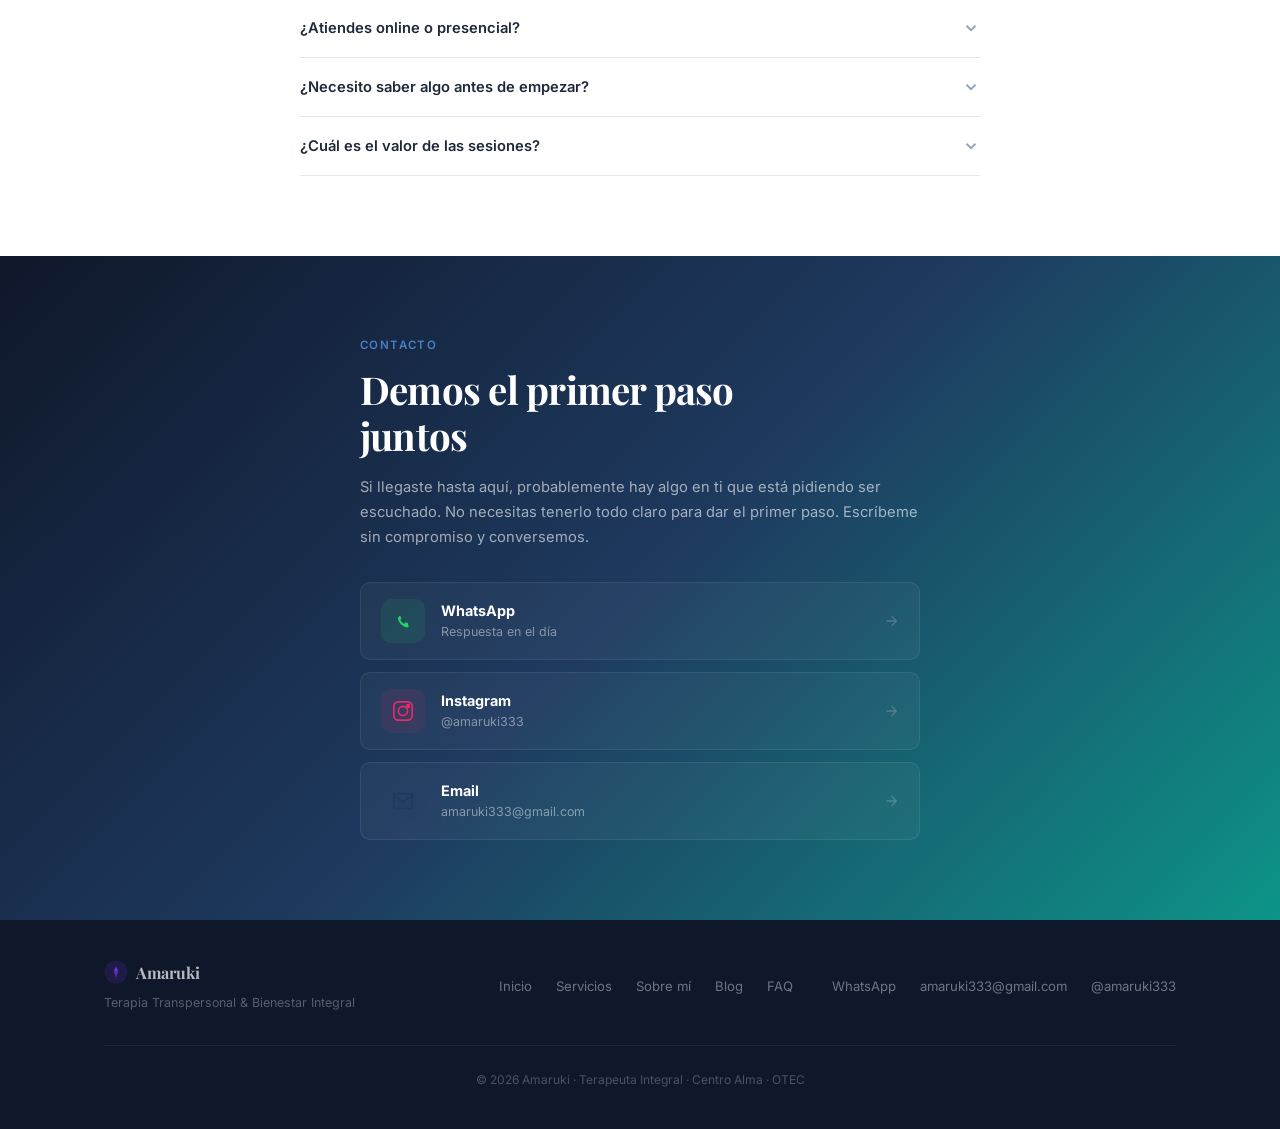
==== commit 8267cbec: "Agregado sistema de blog con 6 artículos" ====
--- a/index.html
+++ b/index.html
@@ -29,6 +29,7 @@
         <a href="#inicio" class="nav-link">Inicio</a>
         <a href="#servicios" class="nav-link">Servicios</a>
         <a href="#sobre-mi" class="nav-link">Sobre mí</a>
+        <a href="blog.html" class="nav-link">Blog</a>
         <a href="#faq" class="nav-link">FAQ</a>
         <a href="#contacto" class="nav-cta">Agendar sesión</a>
       </div>
@@ -554,6 +555,7 @@
           <a href="#inicio">Inicio</a>
           <a href="#servicios">Servicios</a>
           <a href="#sobre-mi">Sobre mí</a>
+          <a href="blog.html">Blog</a>
           <a href="#faq">FAQ</a>
         </div>
         <div class="footer-contact">
